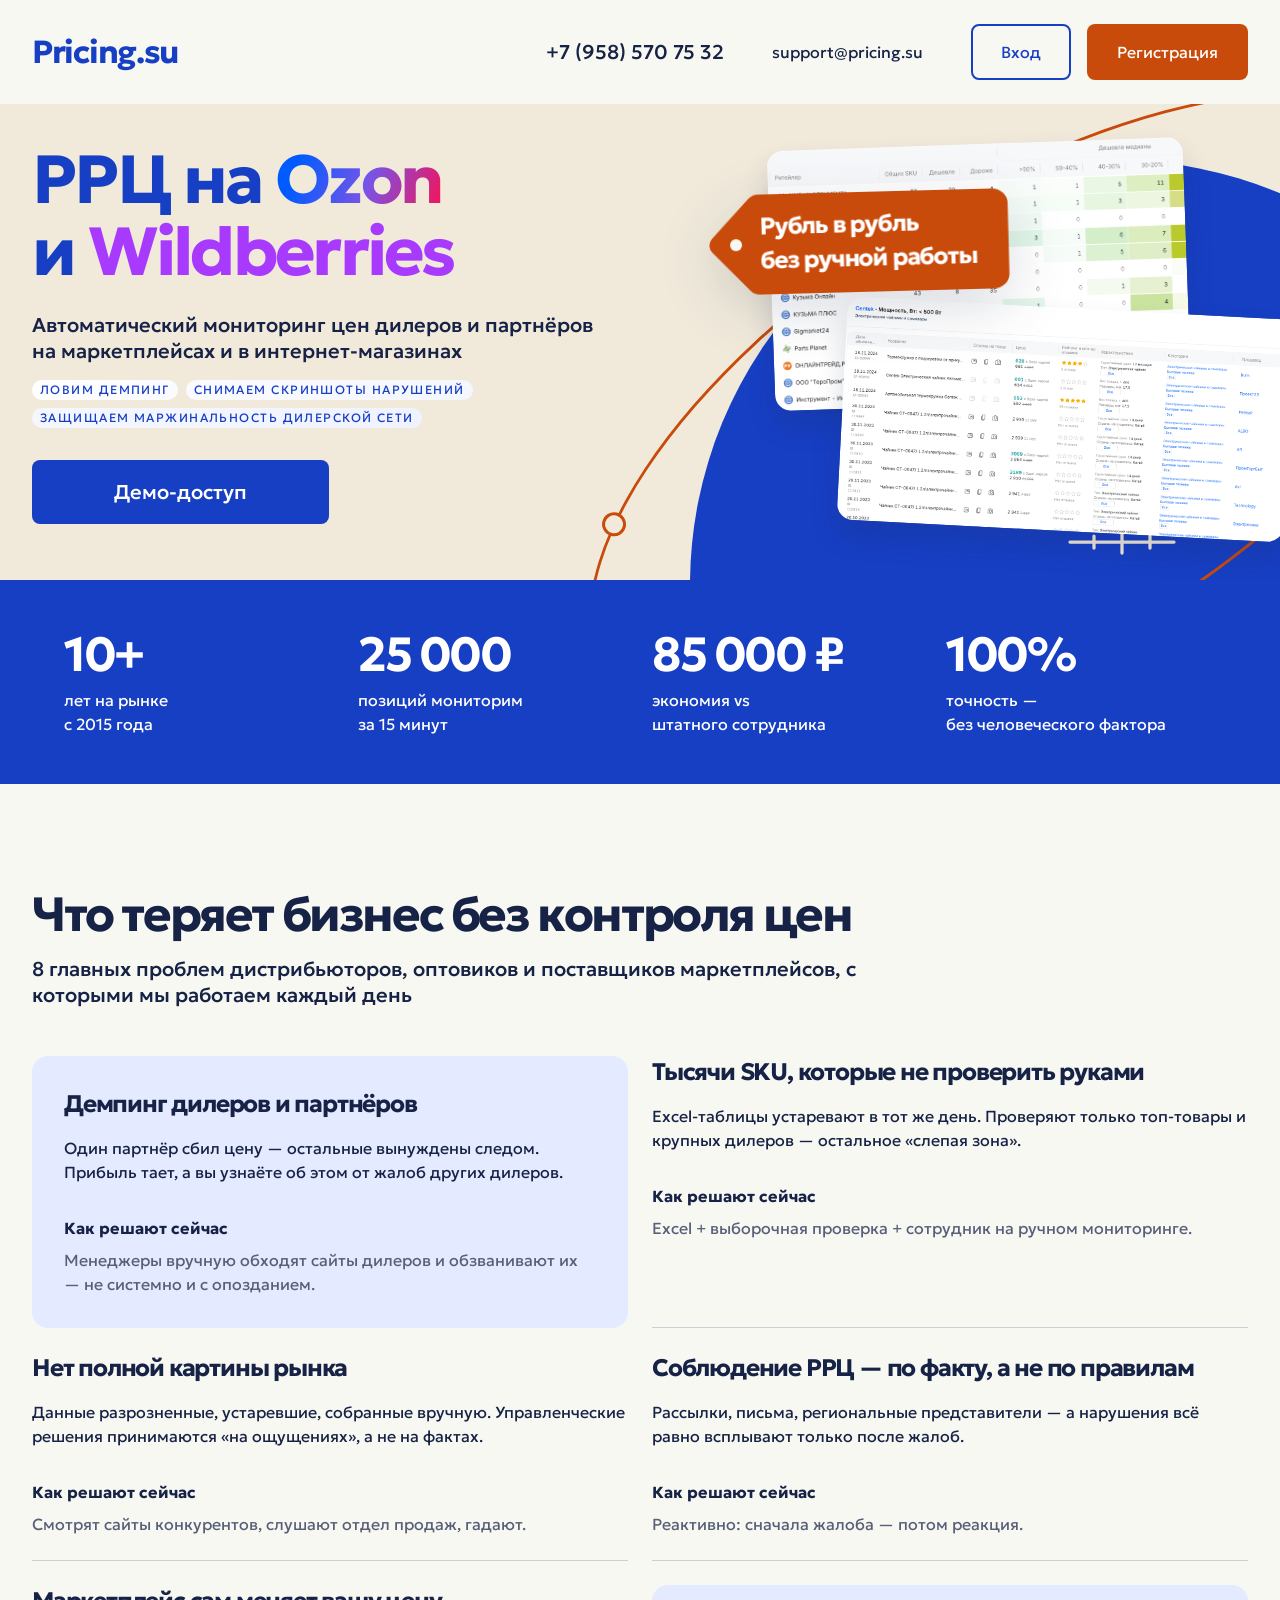
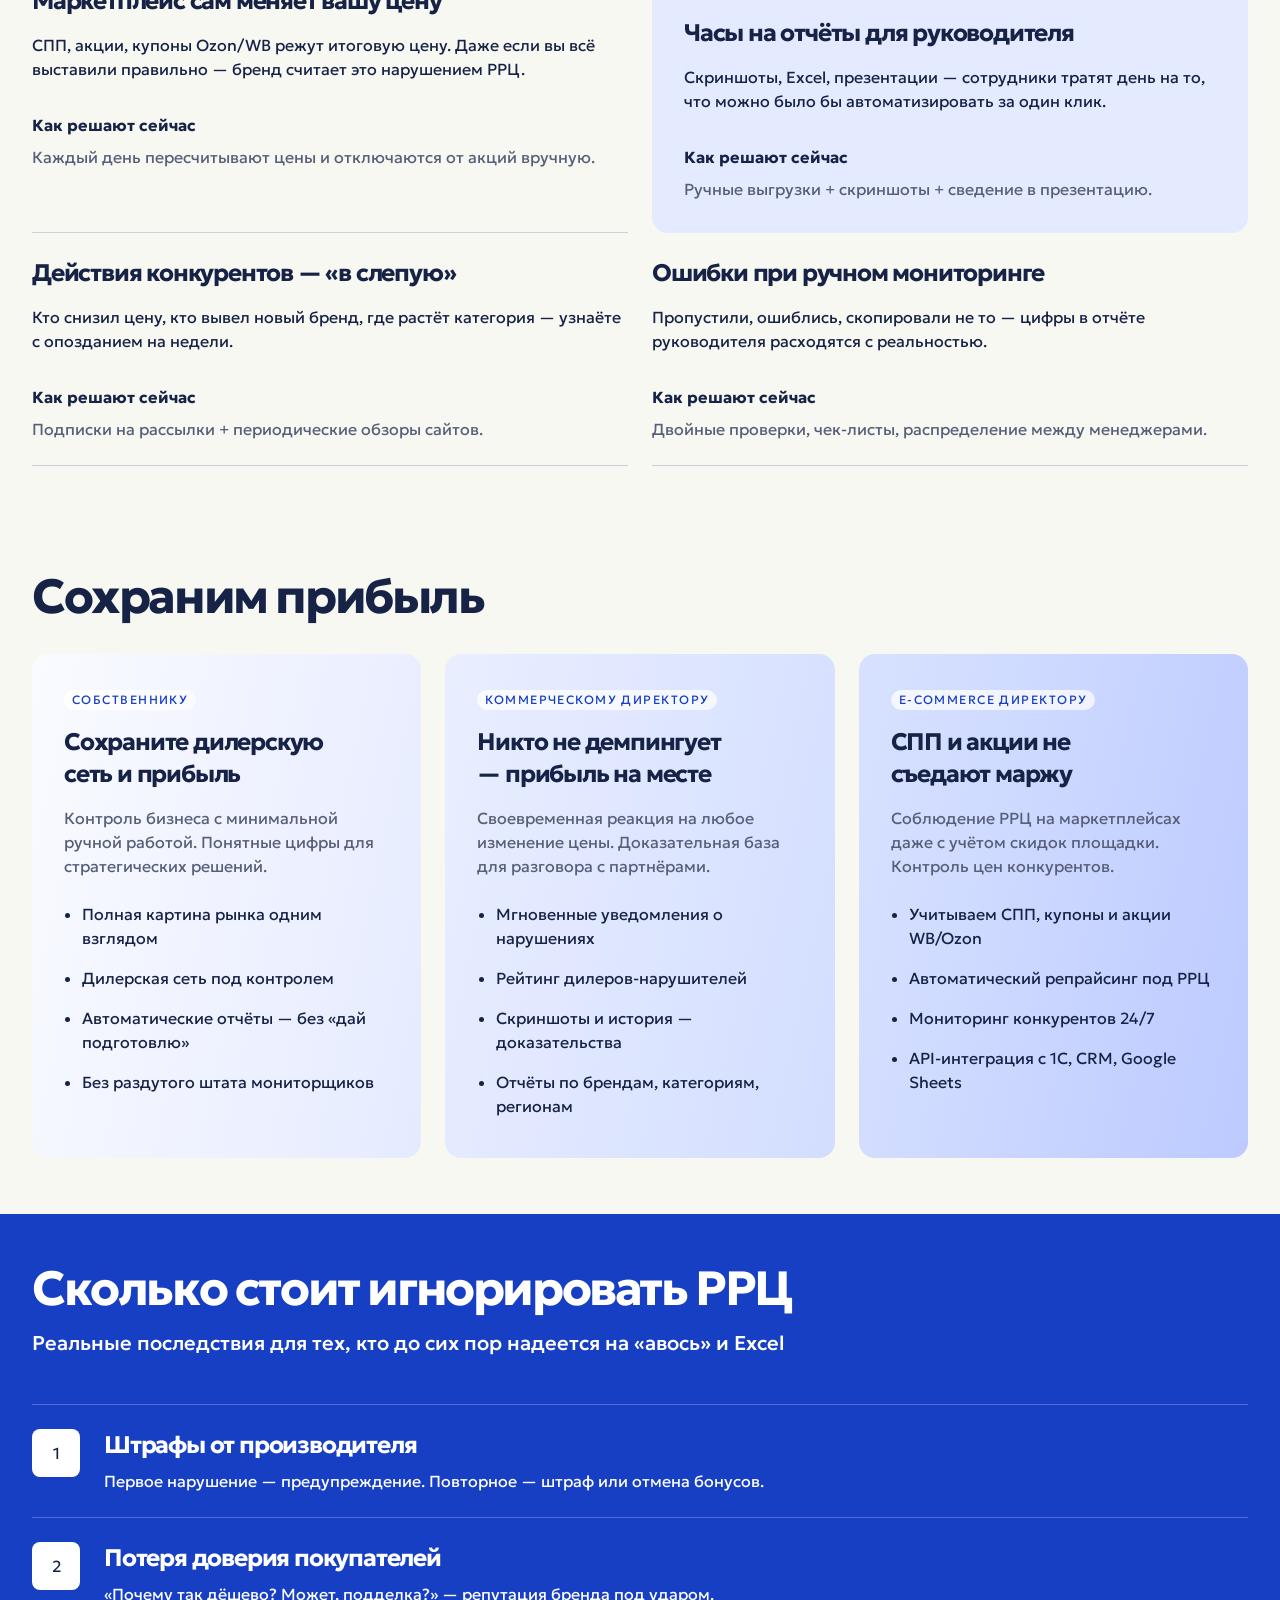
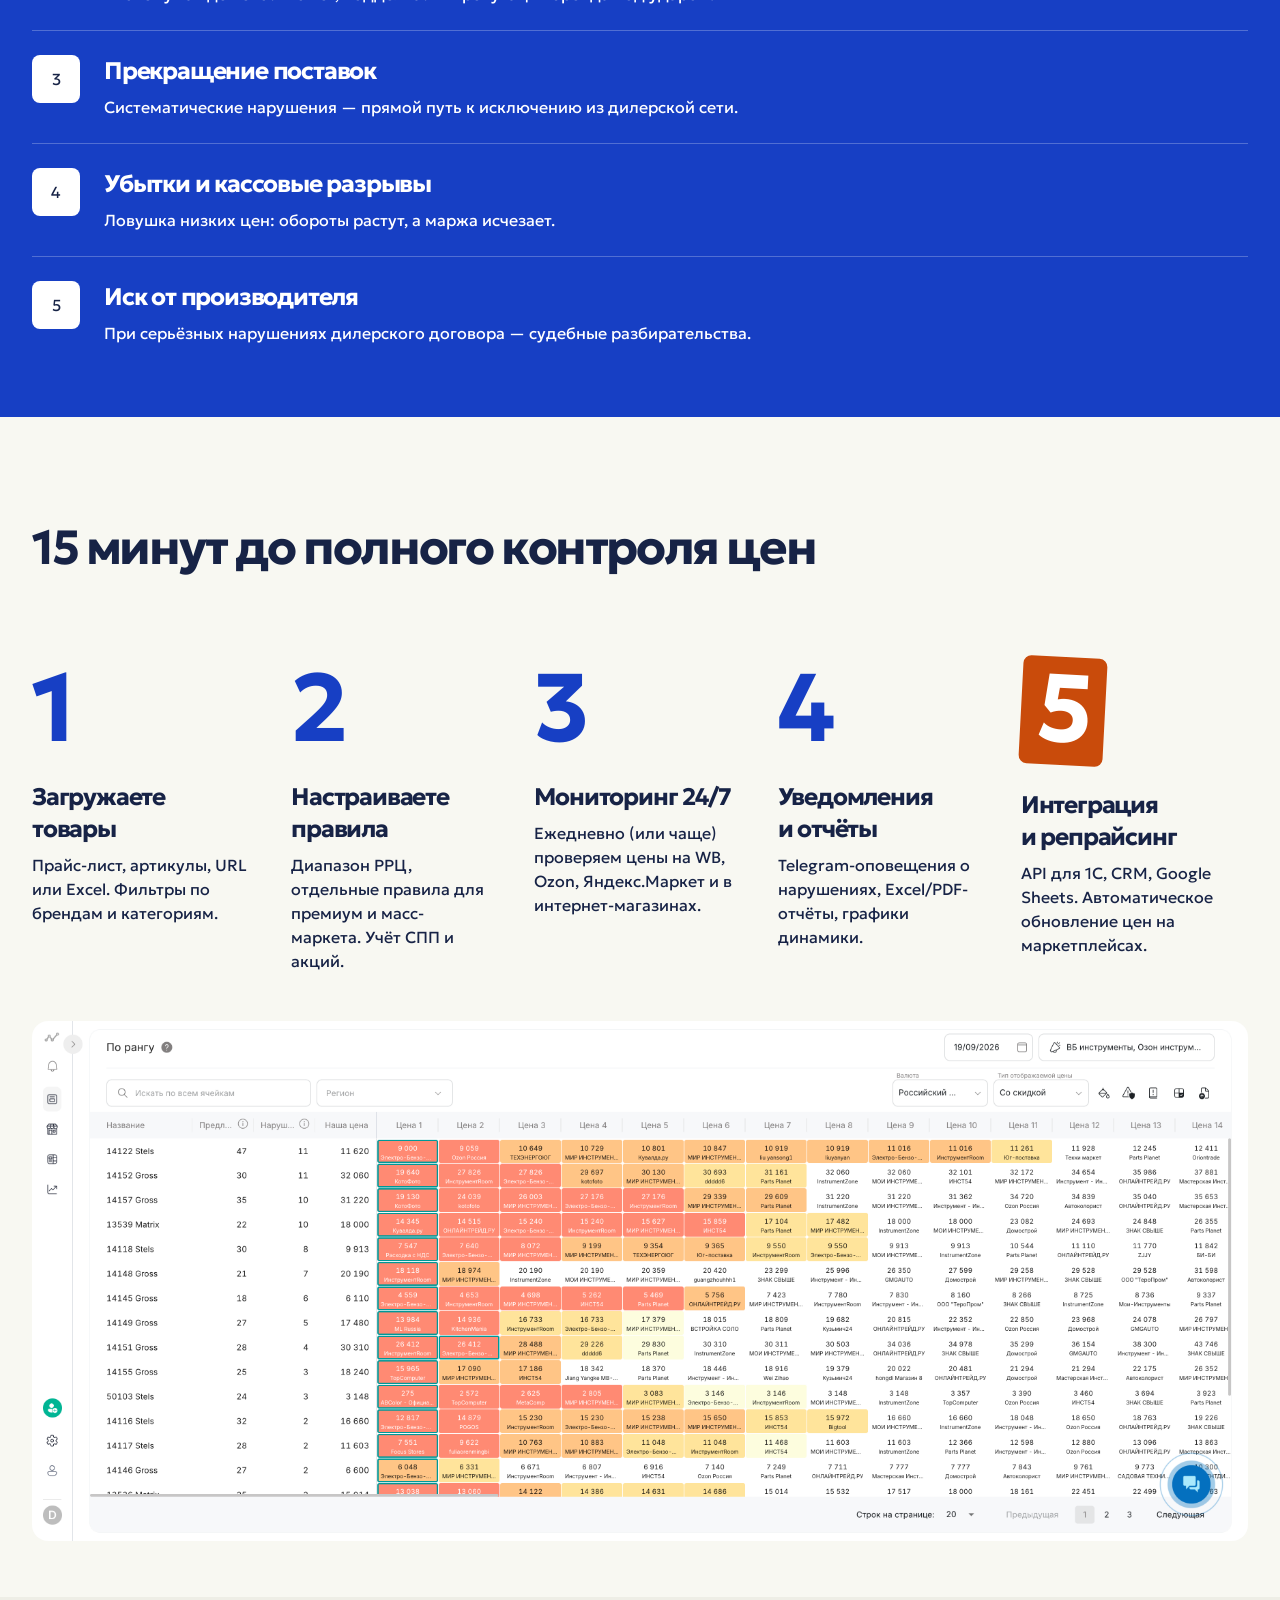
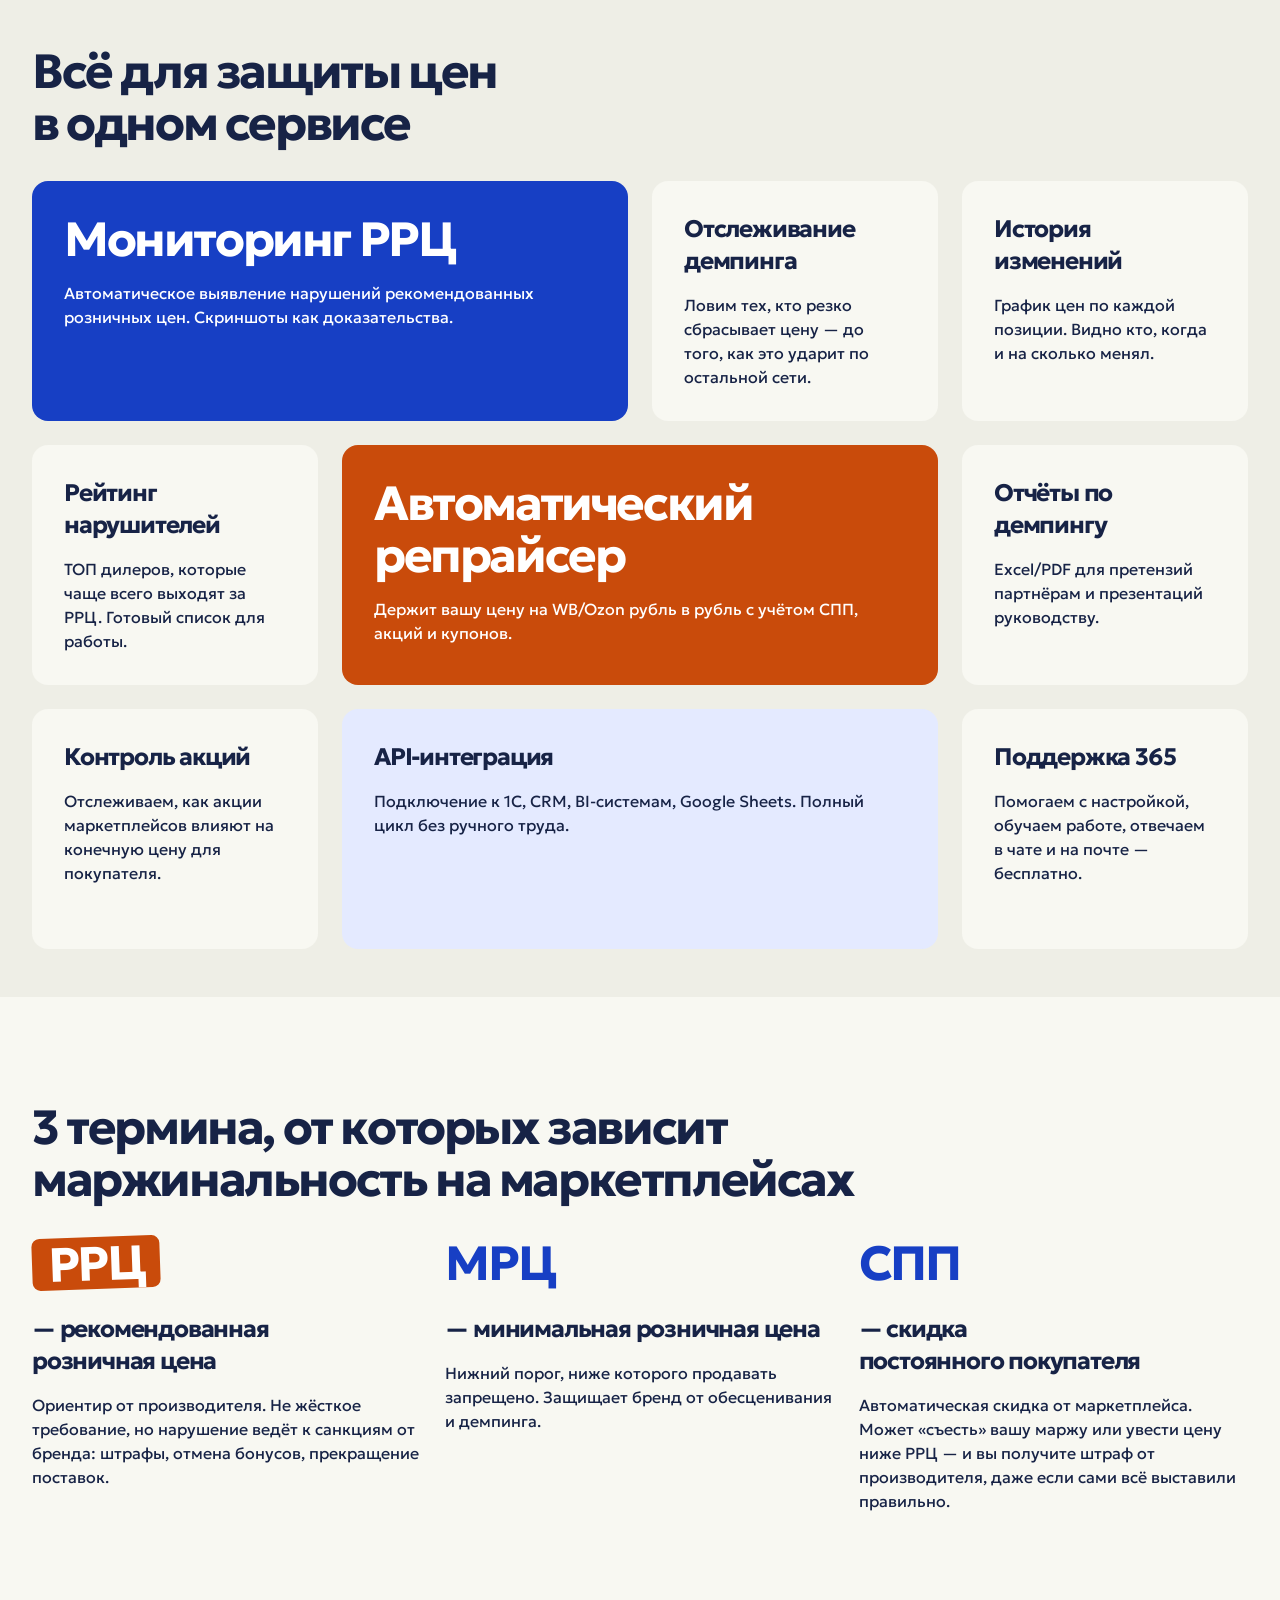
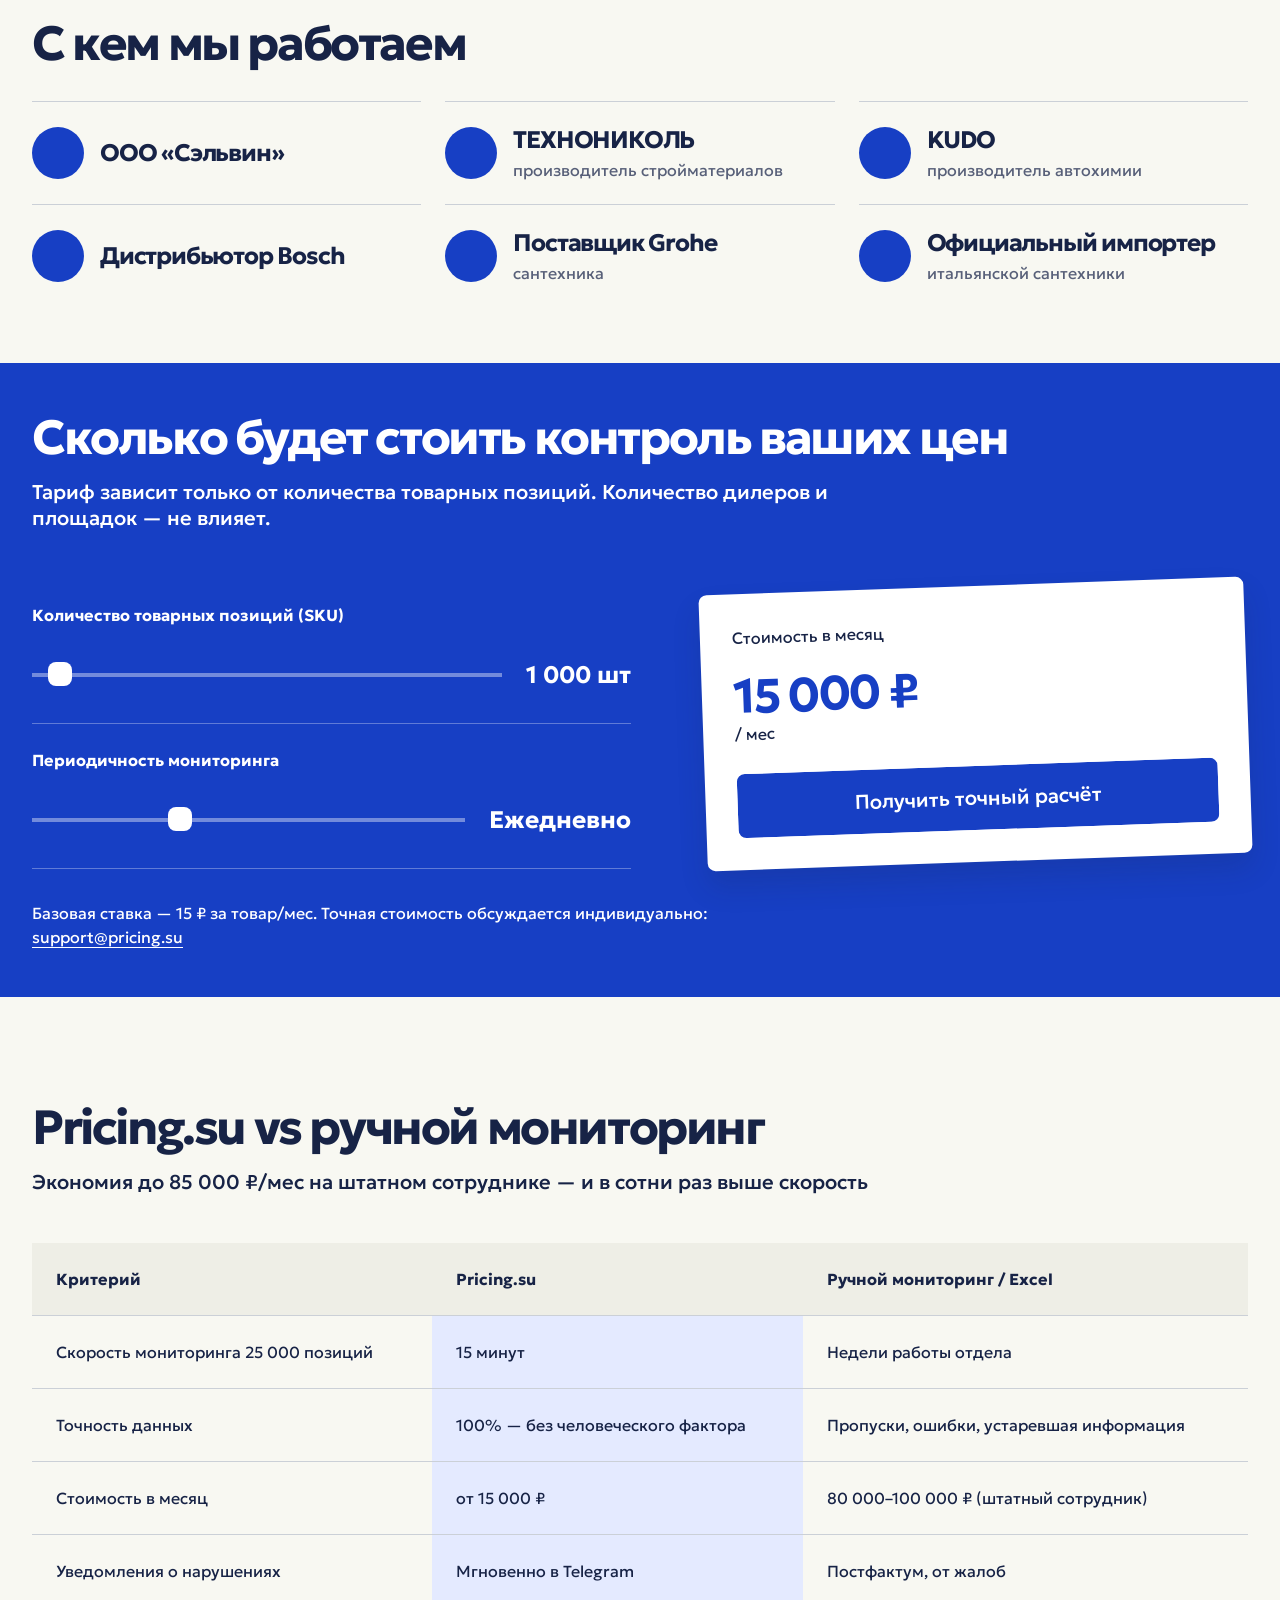
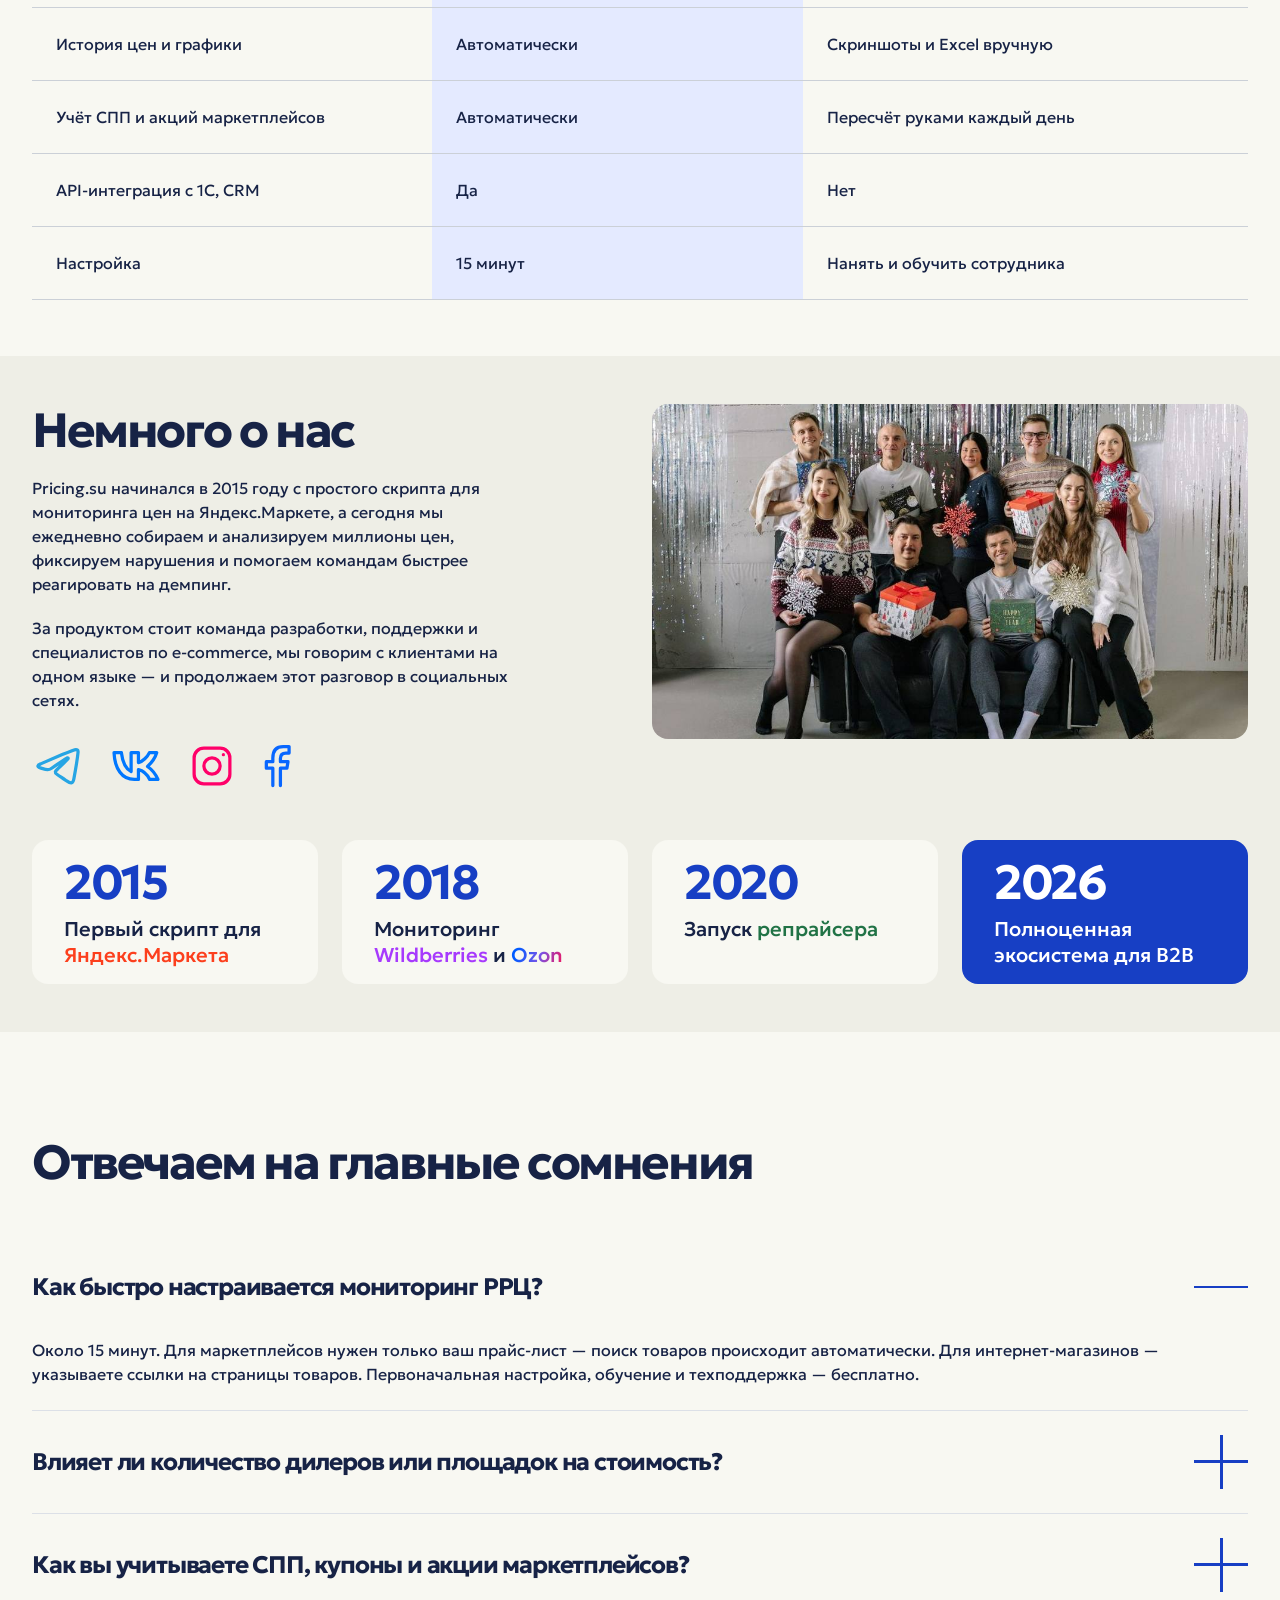
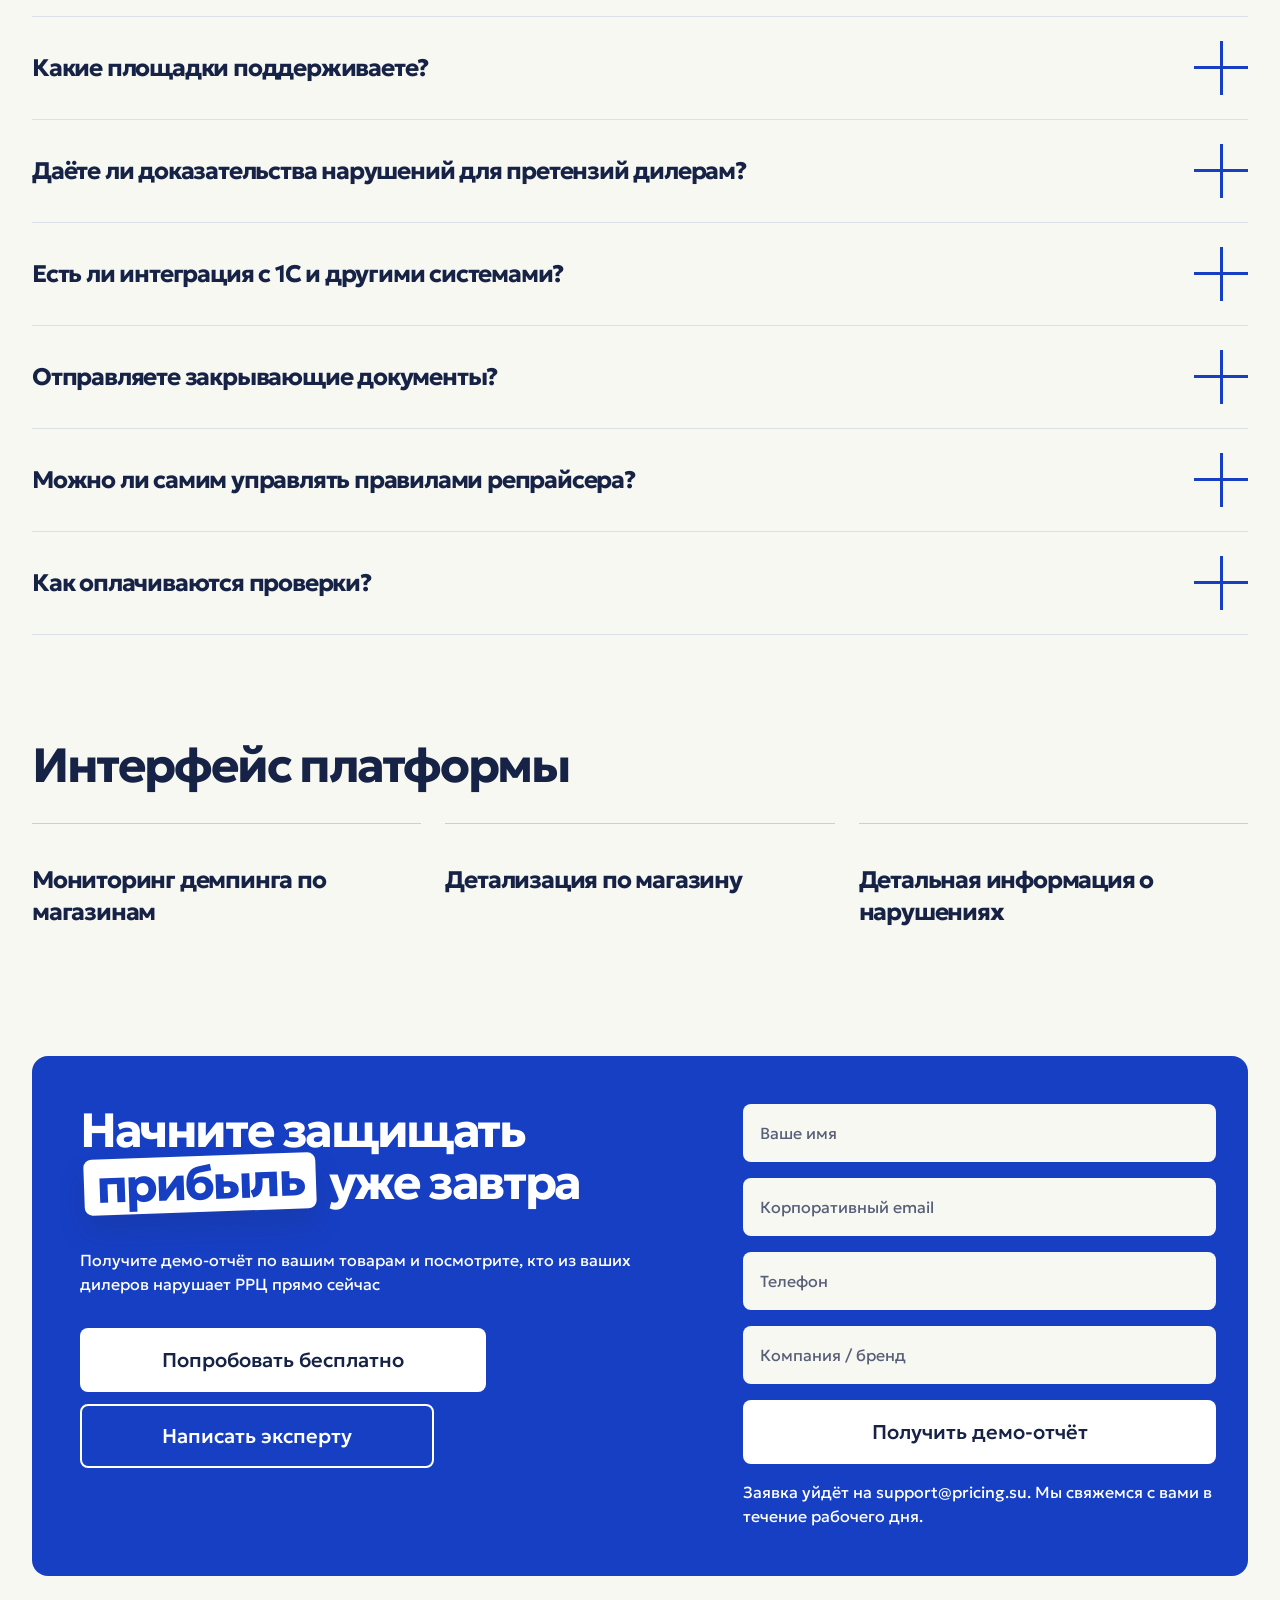
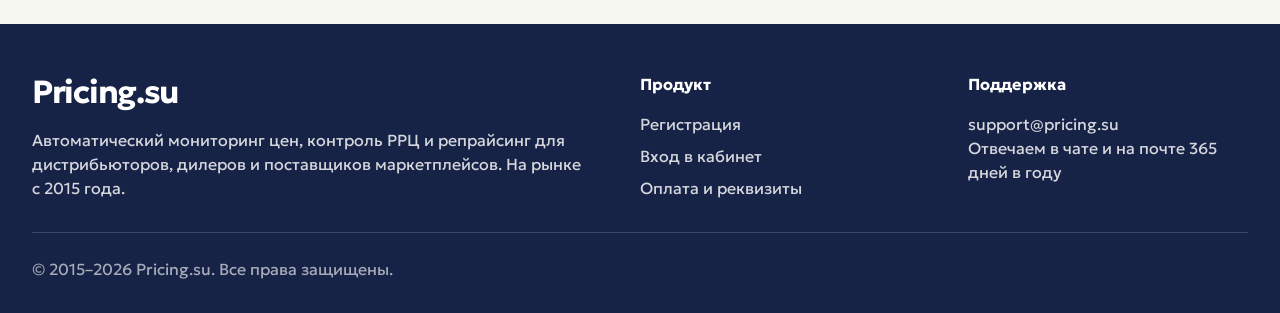
==== index.html @ 25c9d6ba "Design preview Co-authored-by: Cursor <cursoragent@cursor.com>" ====
<!DOCTYPE html>
<html lang="ru">
<head>
<meta charset="UTF-8">
<meta name="viewport" content="width=device-width, initial-scale=1.0">
<title>Pricing.su — Автоматический контроль РРЦ и цен дилеров на маркетплейсах и в интернет-магазинах</title>
<link rel="icon" type="image/png" href="[data-uri]">
<link rel="apple-touch-icon" href="[data-uri]">
<meta name="description" content="Pricing.su — сервис автоматического контроля РРЦ, мониторинга цен дилеров и репрайсинга на Wildberries, Ozon, Яндекс.Маркете. Защитите маржинальность и дилерскую сеть.">

<!-- Google Tag Manager -->
<script>(function(w,d,s,l,i){w[l]=w[l]||[];w[l].push({'gtm.start':
new Date().getTime(),event:'gtm.js'});var f=d.getElementsByTagName(s)[0],
j=d.createElement(s),dl=l!='dataLayer'?'&l='+l:'';j.async=true;j.src=
'https://www.googletagmanager.com/gtm.js?id='+i+dl;f.parentNode.insertBefore(j,f);
})(window,document,'script','dataLayer','GTM-WTW6Z5Q');</script>
<!-- End Google Tag Manager -->

<!-- Яндекс.Метрика -->
<script>(function(m,e,t,r,i,k,a){m[i]=m[i]||function(){(m[i].a=m[i].a||[]).push(arguments)};
m[i].l=1*new Date();
for (var j = 0; j < document.scripts.length; j++) {if (document.scripts[j].src === r) { return; }}
k=e.createElement(t),a=e.getElementsByTagName(t)[0],k.async=1,k.src=r,a.parentNode.insertBefore(k,a)})
(window, document, "script", "https://mc.yandex.ru/metrika/tag.js", "ym");
ym(43641244, "init", {"clickmap":true,"trackLinks":true,"accurateTrackBounce":true,"webvisor":false});</script>
<noscript><div></div></noscript>
<!-- /Яндекс.Метрика -->

<!-- Google Analytics -->
<script async src="https://www.googletagmanager.com/gtag/js?id=G-S25JDJGG8D"></script>
<script>
window.dataLayer = window.dataLayer || [];
function gtag(){dataLayer.push(arguments);}
gtag('js', new Date());
gtag('config', 'G-S25JDJGG8D');
</script>
<!-- /Google Analytics -->
<link rel="preconnect" href="https://fonts.googleapis.com">
<link rel="preconnect" href="https://fonts.gstatic.com" crossorigin>
<link href="https://fonts.googleapis.com/css2?family=Geologica:wght@400;500;700&display=swap" rel="stylesheet">
<style>
:root {
  --surface-page: #fff;
  --surface-section: #f6f6f6;
  --surface-primary: #fc7630;
  --surface-primary-hover: #ff8436;
  --surface-secondary: #f6f6f6;
  --text-primary: #222;
  --text-secondary: #858585;
  --surface-accent: #661429;
  --focus-color: #0462cd;
  --text-inverse: #fff;
  --border-default: #d9d9d9;
  --border-field: #b2b2b2;
  --border-subtle: rgba(0, 0, 0, .08);
  --font-family: "Geologica", -apple-system, BlinkMacSystemFont, Arial, sans-serif;
  --display-size: 56px;
  --heading-size: 40px;
  --title-size: 24px;
  --body-size: 16px;
  --body-leading: 24px;
  --subtitle-size: 20px;
  --subtitle-leading: 26px;
  --display-leading: 64px;
  --heading-leading: 48px;
  --title-leading: 32px;
  --space-1: 8px;
  --space-2: 16px;
  --space-3: 24px;
  --space-4: 32px;
  --space-5: 48px;
  --space-6: 64px;
  --space-8: 120px;
  --radius-control: 100px;
  --radius-panel: 24px;
  --radius-section: 32px;
  --radius-field: 4px;
  --section-gap: 96px;
  --heading-gap: 16px;
  --content-gap: 32px;
  --card-padding: 32px;
  --grid-gap: 32px;
  --page-gutter: 32px;
  --content-width: 1080px;
  --hero-top: 64px;
  --hero-bottom: 64px;
  --button-py: 8px;
  --button-px: 24px;
  --type-display: 700 var(--display-size)/var(--display-leading) var(--font-family);
  --type-heading: 700 var(--heading-size)/var(--heading-leading) var(--font-family);
  --type-title: 700 var(--title-size)/var(--title-leading) var(--font-family);
  --type-body: 400 var(--body-size)/var(--body-leading) var(--font-family);
  --type-body-strong: 700 var(--body-size)/var(--body-leading) var(--font-family);
  --type-subtitle: 500 var(--subtitle-size)/var(--subtitle-leading) var(--font-family);
  --text-action: var(--surface-primary);
}
* { box-sizing: border-box; margin: 0; padding: 0; }
html { scroll-behavior: smooth; scroll-padding-top: var(--space-8); }
body {
  font-style: normal;
  font-stretch: normal; letter-spacing: normal; text-transform: none; color: var(--text-primary); background: var(--surface-page);
  -webkit-font-smoothing: antialiased;
}
button, input, select, textarea { color: inherit; }
a { color: inherit; text-decoration: none; }
:focus-visible { outline: 2px solid var(--focus-color); outline-offset: 4px; }
.container { width: calc(100% - 2 * var(--page-gutter)); max-width: var(--content-width); margin: 0 auto; }
.container :where(div, p, h1, h2, h3, h4, a, li) { min-width: 0; overflow-wrap: anywhere; }
section { margin-bottom: var(--section-gap); }
.section-title { text-align: left; max-width: 26ch; margin-bottom: var(--content-gap); }
.section-title:has(+ .section-subtitle), .cta-final h2 { margin-bottom: var(--heading-gap); }
.hero h1, .section-title, .cta-final h2, .pain-card h3, .aud-card h3, .feat-card h3, .term-card h4, .cons-item h4, .how-step h4, .clients-title, .client-card, details summary { text-wrap: balance; overflow-wrap: break-word; }
.section-subtitle { color: var(--text-primary); text-align: left; max-width: 64ch; margin: 0 0 var(--content-gap); }
.text-muted { color: var(--text-primary); }

/* Typography: one definition per role, independent of semantic color and section layout. */
body, button, input, select, textarea { font: var(--type-body); letter-spacing: normal; }
h1, h2, h3, h4, h5, h6 { font: inherit; }
.hero h1 { font: var(--type-display); }
.section-title, .cta-final h2, .metric-num, .calc-total .price, .tl-year, .how-num, .term-card h4 .term-code { font: var(--type-heading); }
.pain-card h3, .aud-card h3, .feat-card h3, .term-card h4,
.cons-item h4, .how-step h4, .clients-title, .foot-brand,
details summary, .gallery-caption, .platform-data-panel > h3, .hero-ticket .price-label,
.calc-row .val { font: var(--type-title); }
.hero .sub { font: var(--type-subtitle); letter-spacing: normal; }
.section-subtitle { font: var(--type-subtitle); letter-spacing: normal; }
b, strong, .foot-col h4, .compare-table th, .calc-row label { font: var(--type-body-strong); letter-spacing: normal; }
small, .hero-badge, .hero-trust,
.calc-note, .gallery-overlay, .form-note, .foot-bottom { font: var(--type-body); color: var(--text-secondary); letter-spacing: normal; }
.form-note b { font: inherit; }
.btn { font: var(--type-body); letter-spacing: normal; }
.cons-num, .modal-close, .modal-nav { font: var(--type-body); }
.calc-total .price small { font: var(--type-body); }
.form-wrap input::placeholder { font: inherit; }

/* Header and shared controls */
header { position: sticky; top: 0; z-index: 100; background: var(--surface-page); transition: box-shadow .18s ease; }
header.is-scrolled { box-shadow: 0 8px 28px rgb(23 35 70 / 8%); }
.header-inner { display: flex; align-items: center; justify-content: space-between; padding-top: var(--space-2); padding-bottom: var(--space-2); gap: var(--space-2); }
.logo { display: flex; align-items: center; }
.header-contacts { display: flex; align-items: center; gap: var(--space-5); flex-wrap: wrap; }
.header-contacts .email { color: var(--text-primary); }
.header-contacts .phone { font: var(--type-subtitle); letter-spacing: normal; color: var(--text-primary); }
.header-actions { display: flex; align-items: center; gap: var(--space-2); }
.btn { display: inline-flex; align-items: center; justify-content: center; gap: 6px; padding: var(--button-py) var(--button-px); border: 2px solid transparent; border-radius: var(--radius-control); text-align: center; cursor: pointer; transition: background-color .15s; }
.btn-primary, .btn-cta, .btn-white { background: var(--surface-primary); color: var(--text-inverse); }
.btn-outline { background: transparent; border-color: var(--surface-primary); color: var(--text-action); }
.btn-primary:hover, .btn-cta:hover, .btn-white:hover { background: var(--surface-primary-hover); }
.btn:active { background: var(--surface-primary); }
.header-contacts .btn-primary { background: transparent; color: var(--text-action); border-color: var(--surface-primary); }
.header-contacts .btn-outline { background: transparent; border-color: transparent; color: var(--text-primary); }
.header-contacts .btn:hover { background: var(--surface-section); }
.cta-actions .btn-outline:hover { background: var(--surface-primary); }

/* Images retain their sources and accessible names; their rendered content is a square placeholder. */
.image-placeholder {
  content: url("data:image/svg+xml,%3Csvg xmlns='http://www.w3.org/2000/svg' width='1' height='1'/%3E");
  display: block; width: 100%; max-width: 100%; height: auto; aspect-ratio: 1;
  background: var(--surface-section); border: 1px solid var(--border-default); border-radius: 0;
}
.logo img { width: 48px; }

/* Hero and metrics */
.hero { padding-top: var(--hero-top); margin-bottom: var(--hero-bottom); }
.hero-grid { display: grid; grid-template-columns: 1.4fr 1fr; gap: var(--grid-gap); align-items: center; }
.hero h1 { max-width: 20ch; margin-bottom: var(--heading-gap); }
.hero h1 span { display: inline-block; max-width: 100%; }
.hero .sub { margin-bottom: var(--space-4); }
.hero-badges { display: flex; flex-wrap: wrap; gap: var(--space-1); margin-bottom: var(--space-4); }
.hero-badge { padding: var(--space-1) var(--space-2); border-radius: var(--radius-control); background: var(--surface-secondary); }
.hero-cta, .cta-actions { display: flex; gap: var(--space-2); flex-wrap: wrap; align-items: center; }
.hero-trust { margin-top: var(--space-3); }
.metrics { margin-bottom: var(--section-gap); }
.metrics-grid { display: grid; grid-template-columns: repeat(4, minmax(0, 1fr)); gap: var(--space-4); text-align: left; }
.metric-lbl { color: var(--text-primary); margin-top: var(--space-1); }

/* Cards and steps */
.pain-grid { display: grid; grid-template-columns: repeat(2, minmax(0, 1fr)); gap: var(--grid-gap); }
.audience-grid, .feat-grid, .clients-grid { display: grid; grid-template-columns: repeat(3, minmax(0, 1fr)); gap: var(--grid-gap); }
.pain-card, .aud-card, .feat-card { border-radius: var(--radius-panel); padding: var(--card-padding); background: var(--surface-section); }
.pain-card h3, .aud-card h3, .feat-card h3, .term-card h4 { margin-bottom: var(--space-2); }
.pain-card p, .pain-card .now, .aud-card li, .feat-card p, .cons-item p, .how-step p, .term-card p { color: var(--text-primary); }
.pain-card .now { margin-top: var(--space-2); padding-top: var(--space-2); }
.pain-card .now strong { display: block; margin-bottom: var(--space-1); color: var(--text-primary); }
.aud-card ul { list-style: none; margin-top: var(--space-2); }
.aud-card li { padding: var(--space-1) 0; }

.cons-wrap, .terms-grid, .about-grid { display: grid; grid-template-columns: repeat(2, minmax(0, 1fr)); gap: var(--space-5); align-items: center; }
.cons-list, .terms-cards { display: flex; flex-direction: column; gap: var(--space-2); }
.cons-item { display: flex; align-items: flex-start; gap: var(--space-3); padding: var(--space-2) 0; }
.cons-num, .how-num { display: flex; align-items: center; justify-content: center; flex-shrink: 0; width: 48px; height: 48px; border-radius: var(--radius-control); background: var(--surface-secondary); color: var(--text-primary); }
.cons-item h4, .how-step h4 { margin-bottom: var(--space-1); }
.how-grid { display: grid; grid-template-columns: repeat(3, minmax(0, 1fr)); gap: var(--grid-gap); }
.how-step { padding: 0; text-align: left; }
.how-num { margin: 0 0 var(--space-3); background: var(--surface-primary); color: var(--text-inverse); }
.term-card { padding: var(--card-padding); border-radius: var(--radius-panel); background: var(--surface-section); }

.term-card:first-child { background: var(--surface-primary); color: var(--text-inverse); }
.term-card:first-child p { color: inherit; }

/* Clients */
.clients-grid { margin: 0; }
.client-card { padding: var(--card-padding); border-radius: var(--radius-panel); background: var(--surface-section); text-align: left; }

/* Calculator and comparison */
.calc-wrap { margin: 0; padding: var(--card-padding); border-radius: var(--radius-panel); background: var(--surface-section); }
.calc-row { display: grid; grid-template-columns: minmax(0, 1fr) minmax(120px, 1fr) minmax(180px, .6fr); align-items: center; padding: var(--space-2) 0; border-bottom: 1px solid var(--border-default); gap: var(--space-3); }
.calc-row input[type=range] { appearance: none; width: 100%; min-width: 0; height: 48px; background: transparent; cursor: pointer; }
.calc-row input[type=range]::-webkit-slider-runnable-track { height: 2px; background: var(--border-default); }
.calc-row input[type=range]::-webkit-slider-thumb { appearance: none; width: 24px; height: 24px; transform: translateY(-11px); border: 0; border-radius: var(--radius-control); background: var(--surface-primary); }
.calc-row input[type=range]::-moz-range-track { height: 2px; background: var(--border-default); }
.calc-row input[type=range]::-moz-range-thumb { width: 24px; height: 24px; border: 0; border-radius: var(--radius-control); background: var(--surface-primary); }
.calc-row input[type=range]:hover::-webkit-slider-thumb { outline: 2px solid var(--text-primary); }
.calc-row input[type=range]:hover::-moz-range-thumb { outline: 2px solid var(--text-primary); }
.calc-row .val { text-align: right; }
.calc-total { display: flex; justify-content: space-between; align-items: center; flex-wrap: wrap; gap: var(--space-3); margin-top: var(--space-3); padding: var(--space-3); border-radius: var(--radius-panel); background: var(--surface-page); }
.calc-total .lbl, .calc-total .price small { color: var(--text-primary); }
.calc-note { margin-top: var(--space-3); }
.compare-table { overflow-x: auto; }
.compare-table table { width: 100%; min-width: 640px; border-collapse: collapse; }
.compare-table th, .compare-table td { padding: var(--space-2) var(--space-3); text-align: left; border-bottom: 1px solid var(--border-default); }
.compare-table th { background: var(--surface-section); }
.compare-table .no { color: var(--text-primary); }
.compare-table .yes { background: var(--surface-section); }

/* About and FAQ */
.about-text p { margin-bottom: var(--space-3); }
.about-text p strong { color: var(--text-primary); }
.timeline { margin-top: var(--space-4); display: flex; gap: var(--space-3); flex-wrap: wrap; }
.tl-item { flex: 1; min-width: 120px; }
.faq-section > .container { display: grid; grid-template-columns: 1fr 2fr; column-gap: var(--grid-gap); align-items: start; }
.faq-list { min-width: 0; }
details { border-bottom: 1px solid var(--border-subtle); }
details summary { padding: var(--space-3) 0; cursor: pointer; list-style: none; display: flex; justify-content: flex-start; align-items: baseline; gap: var(--space-2); }
details summary::-webkit-details-marker { display: none; }
details summary:hover { background: var(--surface-section); }
details .answer { padding: 0 0 var(--space-3); color: var(--text-primary); }

/* Gallery and its existing modal controls */
.gallery-grid { display: grid; grid-template-columns: repeat(3, minmax(0, 1fr)); gap: var(--grid-gap); }
.gallery-item { position: relative; cursor: pointer; background: var(--surface-section); padding: var(--space-3); border-radius: var(--radius-panel); }
.gallery-caption { padding-top: var(--space-2); display: flex; align-items: center; justify-content: space-between; gap: var(--space-1); }
.gallery-overlay { display: inline-block; margin-top: var(--space-2); padding: var(--space-1) var(--space-2); border-radius: var(--radius-control); background: var(--surface-secondary); }
.modal { position: fixed; inset: 0; z-index: 9999; display: none; align-items: center; justify-content: center; padding: var(--space-3); background: var(--surface-page); }
.modal.open { display: flex; }
.modal-inner { position: relative; width: min(100%, 1100px); max-height: 100%; display: flex; flex-direction: column; align-items: center; padding-top: var(--space-6); }
.modal-img { width: min(100%, max(0px, calc(100dvh - 240px))); flex-shrink: 0; }
.modal-caption { text-align: center; margin-top: var(--space-2); }
.modal-close, .modal-nav { position: absolute; display: flex; align-items: center; justify-content: center; border: 0; border-radius: var(--radius-control); min-width: 48px; min-height: 48px; padding: var(--space-1) var(--space-2); background: var(--surface-secondary); color: var(--text-primary); cursor: pointer; }
.modal-close:hover, .modal-nav:hover { background: var(--surface-primary); color: var(--text-inverse); }
.modal-close { top: 0; right: 0; }
.modal-nav { top: 50%; transform: translateY(-50%); }
.modal-prev { left: 0; }
.modal-next { right: 0; }

/* Conversion form and footer */
.cta-final { display: grid; grid-template-columns: 1fr 1fr; grid-template-rows: auto auto 1fr; column-gap: var(--grid-gap); align-items: start; background: var(--surface-accent); color: var(--text-inverse); border-radius: var(--radius-section); padding: var(--card-padding); }
.cta-final > p { color: var(--text-inverse); margin: 0 0 var(--space-4); }
.cta-actions { justify-content: flex-start; }
.cta-actions .btn-outline { border-color: var(--text-inverse); color: var(--text-inverse); }
.form-wrap { grid-column: 2; grid-row: 1 / 4; width: 100%; color: var(--text-primary); padding: var(--card-padding); border-radius: var(--radius-panel); background: var(--surface-page); }
.form-wrap input { display: block; width: 100%; padding: 12px; border: 1px solid var(--border-field); border-radius: var(--radius-field); background: var(--surface-page); margin-bottom: var(--space-2); }
.form-wrap input:focus { border-color: var(--focus-color); outline: 2px solid var(--focus-color); outline-offset: -2px; }
.form-wrap input::placeholder { color: var(--text-secondary); opacity: 1; }
.form-wrap .btn { width: 100%; }
.form-note { margin-top: var(--space-2); }
footer { padding: var(--space-5) 0 var(--space-3); border-top: 1px solid var(--border-subtle); }
.foot-grid { display: grid; grid-template-columns: 2fr 1fr 1fr 1fr; gap: var(--space-4); margin-bottom: var(--space-4); }
.foot-col h4 { margin-bottom: var(--space-2); }
.foot-col a, .foot-col p { color: var(--text-primary); display: block; }
.foot-col a + a { margin-top: var(--space-1); }
.foot-brand { margin-bottom: var(--space-2); }
.foot-bottom { padding-top: var(--space-3); }

/* Poster / price-label visual layer. Desktop composition: 1440px. */
:root {
  --surface-page: #f8f8f2;
  --surface-section: #eeeee6;
  --surface-secondary: #e4eaff;
  --aud-tone-a: #fafbff;
  --aud-tone-b: #e8edff;
  --aud-tone-c: #d4dfff;
  --aud-tone-d: #bccaff;
  --badge-tone-a: #fff;
  --badge-tone-b: #fafbff;
  --badge-tone-c: #f5f7ff;
  --badge-tone-d: #f0f2ff;
  --badge-tone-orange-a: #fff;
  --badge-tone-orange-b: #fffaf7;
  --surface-primary: #c94b0b;
  --surface-primary-hover: #b33e06;
  --surface-accent: #173fc4;
  --text-primary: #172346;
  --text-secondary: #586079;
  --text-inverse: #fff;
  --text-action: #172346;
  --focus-color: #173fc4;
  --border-default: #cbd0d7;
  --border-field: #929bad;
  --border-subtle: #dce0e7;
  --content-width: 1248px;
  --radius-control: 8px;
  --radius-field: 8px;
  --radius-panel: 16px;
  --radius-section: 16px;
  --display-size: 72px;
  --display-leading: 76px;
  --heading-size: 48px;
  --heading-leading: 52px;
  --stat-size: 96px;
  --stat-leading: 100px;
  --brand-size: 32px;
  --brand-leading: 40px;
  --tracking-display: -.04em;
  --tracking-accent: -.05em;
  --tracking-brand: -.04em;
  --surface-hero-paper: #f1eadb;
  --badge-size: 12px;
  --badge-leading: 16px;
  --tracking-badge: .12em;
  --radius-badge: 999px;
  --type-badge: 400 var(--badge-size)/var(--badge-leading) var(--font-family);
  --shadow-label: 0 16px 28px rgb(23 35 70 / 16%);
  --type-display: 700 var(--display-size)/var(--display-leading) var(--font-family);
  --type-heading: 700 var(--heading-size)/var(--heading-leading) var(--font-family);
  --type-stat: 700 var(--stat-size)/var(--stat-leading) var(--font-family);
  --type-title: 700 var(--title-size)/var(--title-leading) var(--font-family);
  --subtitle-size: 20px;
  --subtitle-leading: 26px;
  --type-subtitle: 500 var(--subtitle-size)/var(--subtitle-leading) var(--font-family);
  --type-brand: 700 var(--brand-size)/var(--brand-leading) var(--font-family);
  --block-pad-top: 104px;
  --block-pad-bottom: 56px;
  --block-gap: var(--block-pad-top);
  --panel-padding-y: 48px;
}
::selection { background: var(--surface-primary); color: var(--text-inverse); }
html { scrollbar-color: var(--surface-accent) var(--surface-page); }
body { background: var(--surface-page); }
input { caret-color: var(--surface-accent); }
header { position: sticky; top: 0; z-index: 100; background: var(--surface-page); transition: box-shadow .18s ease; }
header.is-scrolled { box-shadow: 0 8px 28px rgb(23 35 70 / 8%); }
.header-inner { display: flex; justify-content: space-between; gap: 20px; padding: 24px 0; }
.logo { font: var(--type-brand); letter-spacing: var(--tracking-brand); color: var(--surface-accent); }
.header-contacts { gap: var(--space-5); flex-wrap: nowrap; }
.btn { min-height: 56px; padding: 12px 28px; border-radius: var(--radius-control); font-weight: 400; transition: background-color .18s, color .18s; }
.btn-primary, .btn-cta, .btn-white { color: var(--text-inverse); background: var(--surface-primary); }
.header-contacts .btn-primary { background: var(--surface-primary); color: var(--text-inverse); border-color: transparent; }
.header-contacts .btn-primary:hover { background: var(--surface-primary-hover); }
.btn-outline { color: var(--surface-accent); border-color: currentColor; }
section { padding: var(--block-pad-top) 0 var(--block-pad-bottom); margin: 0; }
.hero + section,
.metrics + section { padding-top: var(--block-pad-top); }
.consequences + section,
.calc-bg + section,
.features-bg + section { padding-top: var(--block-pad-top); }
#comparison + .about-bg { padding-top: var(--panel-padding-y); }
#comparison + .about-bg { padding-bottom: var(--panel-padding-y); background: var(--surface-section); }
#pain-points + #audience,
#terms + #industries,
#faq + #gallery {
  margin-top: var(--block-gap);
  padding-top: 0;
}
#pain-points:has(+ #audience),
#terms:has(+ #industries),
#faq:has(+ #gallery) { padding-bottom: 0; }
.section-title { max-width: none; letter-spacing: var(--tracking-accent); }
.section-subtitle { max-width: 60ch; color: var(--text-primary); margin-bottom: 48px; }
.hero {
  padding: 40px 0 56px;
  margin: 0;
  background: linear-gradient(135deg, #f1eadb 0, #f1eadb 69%, #c94b0b 69%, #c94b0b 69.6%, #f1eadb 69.6%, #f1eadb 78%, #173fc4 78%, #173fc4 100%);
}
.hero-grid { display: block; }
.hero-grid > div:first-child { display: grid; grid-template-columns: 1fr 0.92fr; gap: 0 64px; align-items: start; }
.hero-copy { grid-column: 1; display: flex; flex-direction: column; align-items: flex-start; }
.hero h1 { max-width: 9ch; margin-bottom: 0; font: 700 68px/72px var(--font-family); color: var(--surface-accent); letter-spacing: var(--tracking-display); text-wrap: balance; }
.hero h1 .hero-line { display: block; max-width: none; white-space: normal; }
.brand-ozon { color: #005bff; background: linear-gradient(110deg, #005bff 15%, #7654e8 55%, #f91155 100%); background-clip: text; -webkit-background-clip: text; -webkit-text-fill-color: transparent; }
.brand-wildberries { color: #a73afd; }
.brand-yandex { color: #fc3f1d; }
.brand-excel { color: #217346; }
/* One orange price label, set in the same typeface as the headline. */
.hero-media { position: relative; grid-column: 2; min-height: clamp(220px, 28vw, 340px); max-width: 92%; margin-left: auto; }
.hero-ticket { position: absolute; z-index: 3; top: 48px; left: -32px; width: max-content; transform: rotate(-1.5deg); filter: drop-shadow(var(--shadow-label)); }
.hero-ticket-paper {
  position: relative;
  display: flex;
  flex-direction: column;
  align-items: flex-start;
  justify-content: center;
  gap: 0;
  min-height: 0;
  padding: 16px 32px 18px 52px;
  color: var(--text-inverse);
  background: var(--surface-primary);
  clip-path: url(#hero-ticket-outline);
}
.hero-ticket-paper::before { content: ""; position: absolute; left: 22px; top: 50%; width: 12px; height: 12px; transform: translateY(-50%); border-radius: 50%; background: var(--surface-page); }
.hero-ticket .price-label { margin: 0; letter-spacing: var(--tracking-accent); white-space: nowrap; }
.hero-ticket .price-label span { display: block; font: inherit; letter-spacing: inherit; margin-top: 2px; }
.hero .sub { max-width: 42ch; margin: 24px 0 0; font: var(--type-subtitle); letter-spacing: normal; }
.hero-badges {
  display: flex;
  flex-wrap: wrap;
  gap: 8px;
  max-width: 50ch;
  margin: 16px 0 0;
}
.hero-badge { padding: 0; border-radius: 0; background: none; color: var(--text-secondary); }
.hero-cta { margin: 32px 0 0; }
.hero-cta .btn { min-width: 240px; background: var(--surface-accent); color: #fff; }
.hero-cta .btn:hover { background: var(--text-primary); }
.hero-screenshot-placeholder { display: block; min-width: 0; max-width: 100%; object-fit: cover; border-radius: var(--radius-panel); box-shadow: var(--shadow-label); }
.hero-screenshot-primary { position: relative; z-index: 0; width: 82%; margin-left: 6%; aspect-ratio: 16 / 10; object-position: 10% center; transform: rotate(-2deg); }
.hero-screenshot-secondary { position: absolute; z-index: 1; right: -8%; bottom: -14%; width: 88%; aspect-ratio: 16 / 8; object-position: 18% 0%; transform: rotate(3deg); }
.hero-trust { grid-column: 1 / -1; margin-top: 32px; color: var(--text-secondary); }
@media (min-width: 1440px) {
  :root { --block-pad-bottom: 88px; --display-size: 80px; --display-leading: 84px; }
  .hero {
    padding: 48px 0 88px;
    background: linear-gradient(135deg, #f1eadb 0, #f1eadb 65%, #c94b0b 65%, #c94b0b 66.2%, #f1eadb 66.2%, #f1eadb 72%, #173fc4 72%, #173fc4 100%);
  }
  .hero-grid > div:first-child { gap: 0 88px; align-items: center; }
  .hero h1 { max-width: none; font: 700 72px/76px var(--font-family); }
  .hero .sub { max-width: 46ch; margin-top: 32px; }
  .hero-badges { max-width: 50ch; margin-top: 16px; }
  .hero-cta { margin-top: 40px; }
  .hero-cta .btn { min-width: 280px; padding: 14px 36px; }
  .hero-screenshot-primary { transform: rotate(-2deg); }
}
.metrics { margin: 0; background: var(--surface-accent); color: #fff; }
.metrics-grid { grid-template-columns: repeat(4, 1fr); align-items: center; gap: 24px; padding: var(--panel-padding-y) var(--card-padding); }
.metrics-grid > div { padding: 0; }
.metric-num { letter-spacing: var(--tracking-accent); white-space: nowrap; }
.metric-lbl { color: var(--text-inverse); margin-top: 8px; }
.pains-bg > .container { display: block; }
.pains-bg .section-title { max-width: none; }
.pain-grid { grid-template-columns: 1fr 1fr; gap: 24px; }
.pain-card { padding: 0 0 24px; border-radius: 0; background: none; border-bottom: 1px solid var(--border-default); }
.pain-card:first-child, .pain-card:nth-child(6) { padding: var(--card-padding); border: 0; border-radius: var(--radius-panel); background: var(--surface-secondary); }
.pain-card p, .pain-card .now { font: var(--type-body); }
.pain-card .now { color: var(--text-secondary); }
.audience-grid { grid-template-columns: repeat(3, minmax(0, 1fr)); gap: 24px; align-items: stretch; }
.aud-card, .aud-card:nth-child(2), .aud-card:nth-child(3) { padding: var(--card-padding); color: var(--text-primary); background: var(--surface-secondary); }
:is(#audience, #consequences) .audience-grid > .aud-card {
  background-image: linear-gradient(102deg, var(--aud-tone-a) 0%, var(--aud-tone-b) 33.33%, var(--aud-tone-c) 66.66%, var(--aud-tone-d) 100%);
  background-size: 300% 100%;
  background-repeat: no-repeat;
}
:is(#audience, #consequences) .audience-grid > .aud-card:nth-child(1) { background-position: 0% 0; }
:is(#audience, #consequences) .audience-grid > .aud-card:nth-child(2) { background-position: 50% 0; }
:is(#audience, #consequences) .audience-grid > .aud-card:nth-child(3) { background-position: 100% 0; }
.aud-card li { font: var(--type-body); }
.aud-card :where(p,li) { color: var(--text-primary); }
.ui-badge {
  display: inline-flex;
  align-items: center;
  align-self: flex-start;
  width: fit-content;
  padding: 2px 8px;
  border: none;
  border-radius: var(--radius-badge);
  color: var(--surface-accent);
  font: var(--type-badge);
  letter-spacing: var(--tracking-badge);
  text-transform: uppercase;
  background-repeat: no-repeat;
}
.ui-badge--tone-orange { color: var(--surface-primary); background-image: linear-gradient(282deg, var(--badge-tone-orange-b) 0%, var(--badge-tone-orange-a) 100%); }
.ui-badge--tone-1 { background-image: linear-gradient(282deg, var(--badge-tone-b) 0%, var(--badge-tone-a) 100%); }
.ui-badge--tone-2 { background-image: linear-gradient(282deg, var(--badge-tone-c) 0%, var(--badge-tone-b) 100%); }
.ui-badge--tone-3 { background-image: linear-gradient(282deg, var(--badge-tone-d) 0%, var(--badge-tone-c) 100%); }
.aud-role:not(.ui-badge) { font: var(--type-body); color: var(--text-secondary); letter-spacing: normal; }
.aud-role { margin-bottom: 16px; }
#audience .aud-card > p.text-muted {
  color: var(--text-secondary);
  margin-bottom: 16px;
}
#audience .aud-card ul { list-style: disc; padding-left: 1.15em; }
#audience .aud-card li { padding: var(--space-1) 0; }
.consequences { padding: var(--panel-padding-y) 0; margin-top: 0; background: var(--surface-accent); color: #fff; }
.consequences > .container { display: block; }
.consequences .section-title { max-width: 16ch; }
.consequences .section-subtitle { color: var(--text-inverse); }
#consequences .audience-grid { margin-top: 48px; }
#how .section-title { max-width: none; }
.how-grid { grid-template-columns: repeat(3, 1fr); gap: 24px; margin-top: 48px; }
.how-step { padding: 0; border: 0; }
.how-step + .how-step { padding-left: 0; }
.how-num { width: auto; height: auto; display: block; background: none; color: var(--surface-accent); letter-spacing: var(--tracking-accent); margin: 0 0 20px; }
.how-step p { font: var(--type-body); color: var(--text-primary); }
.features-bg { padding-top: var(--panel-padding-y); padding-bottom: var(--panel-padding-y); background: var(--surface-section); }
.features-bg .section-title { max-width: 20ch; }
.feat-grid { grid-template-columns: repeat(4, 1fr); gap: 24px; }
.feat-card { padding: var(--card-padding); min-height: 240px; background: var(--surface-page); }
.feat-card p { color: var(--text-primary); font: var(--type-body); }
.feat-card:first-child { grid-column: span 2; background: var(--surface-accent); color: #fff; }
.feat-card:nth-child(5) { grid-column: span 2; background: var(--surface-primary); color: var(--text-inverse); }
.feat-card:nth-child(8) { grid-column: span 2; background: var(--surface-secondary); }
.feat-card:first-child h3, .feat-card:nth-child(5) h3 { font: var(--type-heading); max-width: 18ch; }
.feat-card:first-child p { color: var(--text-inverse); }
.feat-card:nth-child(5) p { color: var(--text-inverse); }
.terms .section-title { max-width: none; }
.terms-grid { display: block; }
.terms-cards { display: grid; grid-template-columns: repeat(3, 1fr); gap: 24px; }
.term-card, .term-card:first-child { padding: 0; background: none; color: var(--text-primary); }
.term-card h4 .term-code { display: block; color: var(--surface-accent); letter-spacing: var(--tracking-accent); margin-bottom: 24px; }
.term-card:first-child .term-code { display: table; background: var(--surface-primary); color: var(--text-inverse); padding: 0 16px; border-radius: var(--radius-control); transform: rotate(-2deg); }
.term-card p { color: var(--text-primary); }
.clients-grid { gap: 0 24px; }
.client-card { display: flex; align-items: center; gap: 16px; min-height: 0; padding: 22px 0; border-top: 1px solid var(--border-default); border-radius: 0; background: none; letter-spacing: normal; }
.client-card > span:not(.client-logo-placeholder) { font: var(--type-title); letter-spacing: var(--tracking-accent); }
.client-logo-placeholder { flex: 0 0 52px; width: 52px; height: 52px; border-radius: 50%; background: var(--surface-accent); }
.client-card small { display: block; margin-top: 2px; font: var(--type-body); color: var(--text-secondary); letter-spacing: normal; }
.calc-bg { padding: var(--panel-padding-y) 0; margin-top: 0; background: var(--surface-accent); color: #fff; }
.calc-bg .section-title { max-width: none; }
.calc-bg .section-subtitle { color: var(--text-inverse); }
.calc-wrap { display: grid; grid-template-columns: 1.1fr 1fr; gap: 0 72px; padding: 0; background: none; }
.calc-row { grid-column: 1; grid-template-columns: 1fr auto; padding: 24px 0; border-color: #ffffff50; }
.calc-row label { grid-column: 1 / -1; }
.calc-row input[type=range]::-webkit-slider-runnable-track { height: 4px; background: #ffffff65; }
.calc-row input[type=range]::-moz-range-track { height: 4px; background: #ffffff65; }
.calc-total { grid-column: 2; grid-row: 1 / 3; align-self: center; display: block; margin: 0; padding: var(--card-padding); background: var(--text-inverse); border-radius: var(--radius-control); color: var(--surface-accent); transform: rotate(-2deg); box-shadow: var(--shadow-label); }
.calc-total .price { letter-spacing: var(--tracking-accent); margin: 20px 0 28px; white-space: nowrap; }
.calc-total .lbl, .calc-total .price small { color: var(--text-primary); }
.calc-total .price small { display: block; letter-spacing: normal; }
.calc-total .btn { background: var(--surface-accent); color: #fff; width: 100%; }
.calc-total .btn:hover { background: var(--text-primary); }
.calc-note { grid-column: 1 / -1; max-width: 74ch; color: var(--text-inverse); margin-top: 32px; }
.calc-note a { text-decoration: underline; text-underline-offset: 4px; }
.compare-table th { background: var(--surface-section); }
.compare-table th, .compare-table td { padding: 24px; }
.compare-table .yes { background: var(--surface-secondary); color: var(--text-primary); }
.about-grid { display: grid; grid-template-columns: minmax(0, .9fr) minmax(420px, 1.1fr); gap: 48px 80px; align-items: start; }
.about-copy { grid-column: 1; grid-row: 1; }
.about-grid .section-title { max-width: none; margin-bottom: 20px; }
.about-text { grid-column: auto; grid-row: auto; }
.about-text p { margin: 0; }
.about-text p + p { margin-top: 20px; }
.about-socials { display: flex; gap: 26px; margin-top: 28px; flex-wrap: wrap; }
.about-social { display: inline-flex; width: 52px; height: 52px; flex-shrink: 0; transition: opacity .15s ease; }
.about-social-icon { display: block; width: 100%; height: 100%; }
.about-social:nth-child(1) { color: #26a5e4; }
.about-social:nth-child(2) { color: #0077ff; }
.about-social:nth-child(3) { color: #ff0069; margin-left: -2px; }
.about-social:nth-child(4) { color: #0866ff; margin-left: -15px; }
.about-social:hover { opacity: .72; }
.about-social:active { opacity: 1; }
.about-photo-placeholder { display: block; grid-column: 2; grid-row: 1; align-self: start; width: 100%; min-width: 0; max-width: 100%; aspect-ratio: 1000 / 562; object-fit: cover; border-radius: var(--radius-panel); }
.timeline { grid-column: 1 / -1; display: grid; grid-template-columns: repeat(4, minmax(0, 1fr)); gap: 24px; margin-top: 0; }
@media (min-width: 1200px) {
  .about-grid { grid-template-columns: repeat(12, minmax(0, 1fr)); column-gap: 24px; }
  #about .about-copy { grid-column: 1 / span 5; }
  #about .about-photo-placeholder { grid-column: 7 / -1; }
}
.tl-item { padding: var(--space-2) var(--card-padding); background: var(--surface-page); border-radius: var(--radius-panel); }
.tl-item:last-child { background: var(--surface-accent); color: #fff; }
.tl-year { letter-spacing: var(--tracking-accent); color: var(--surface-accent); }
.tl-desc { max-width: 24ch; margin-top: var(--space-1); font: var(--type-subtitle); letter-spacing: normal; }
.tl-item:last-child .tl-year { color: #fff; }
.tl-item:last-child .tl-desc { color: var(--text-inverse); }
.platform-data-group h3,
#how .metrics .clients-title { font: var(--type-subtitle); letter-spacing: normal; }
.faq-section > .container { grid-template-columns: 1fr; gap: 48px; }
.faq-section .section-title { max-width: none; margin-bottom: 0; }
.faq-list { padding: 0; }
details summary { padding: 24px 0; align-items: center; }
details .answer { padding: 0 82px 24px 0; }
details summary:hover, details[open] summary { background: transparent; }
details summary:hover { color: var(--surface-accent); }
details summary::after { content: ''; width: 54px; height: 54px; flex-shrink: 0; margin-left: auto; background: linear-gradient(var(--surface-accent), var(--surface-accent)) center / 100% 3px no-repeat, linear-gradient(var(--surface-accent), var(--surface-accent)) center / 3px 100% no-repeat; }
details[open] summary::after { background-size: 100% 2px, 0 0; }
.gallery-bg .section-title { max-width: none; }
.gallery-grid { gap: 24px; }
.gallery-item { padding: 24px 0; border-top: 1px solid var(--border-default); border-radius: 0; background: none; cursor: default; }
.gallery-overlay { padding: 0; background: none; color: var(--text-secondary); }
#demo {
  padding: var(--panel-padding-y) 0;
  margin-top: 0;
  background: var(--surface-page);
  color: var(--text-inverse);
}
#demo .cta-final,
#demo .demo-final { border-radius: var(--radius-section); background: var(--surface-accent); padding: var(--panel-padding-y) var(--card-padding) var(--panel-padding-y) var(--panel-padding-y); }
#demo + footer { border-top: 0; margin-top: 0; }
.cta-final { padding: var(--card-padding); grid-template-columns: 1.25fr 1fr; gap: 0 72px; background: var(--surface-accent); border-radius: var(--radius-section); }
.cta-final .cta-label,
.section-title .cta-label { display: inline-block; margin: 0 4px; padding: 0 12px 4px; color: var(--surface-accent); background: var(--text-inverse); border-radius: var(--radius-control); transform: rotate(-2deg); box-shadow: var(--shadow-label); white-space: nowrap; }
.cta-final > p { margin-top: 20px; }
.cta-actions { gap: 12px; }
.cta-actions .btn { padding: 12px 18px; }
.form-wrap { padding: 0; background: transparent; color: #fff; align-self: center; }
.form-wrap input::placeholder { font: var(--type-body); color: var(--text-secondary); }
.form-wrap input { padding: 16px; margin-bottom: 16px; border: 1px solid transparent; color: var(--text-primary); }
.cta-final .btn-white, .cta-final .btn-cta { background: var(--text-inverse); color: var(--text-primary); }
.cta-final .btn:hover { background: var(--surface-secondary); color: var(--surface-accent); }
section .btn, .cta-actions .btn { min-height: 64px; padding: 12px 80px; font: var(--type-subtitle); letter-spacing: normal; }
.header-contacts .btn { min-height: 56px; padding: 12px 28px; font: var(--type-body); letter-spacing: normal; }
.header-contacts .btn-outline { background: transparent; color: var(--surface-accent); border-color: currentColor; }
.header-contacts .btn-outline:hover { background: var(--surface-section); }
.form-wrap :focus-visible { outline-color: var(--surface-secondary); }
.calc-bg input[type=range]::-webkit-slider-thumb { background: var(--text-inverse); }
.calc-bg input[type=range]::-moz-range-thumb { background: var(--text-inverse); }
.form-note { color: var(--text-inverse); }
@media (min-width: 1440px) {
  #demo { padding: var(--panel-padding-y) 0; }
}
:is(.section-title, .cta-final h2, .pain-card h3, .aud-card h3, .feat-card h3, .term-card h4,
.cons-item h4, .how-step h4, .clients-title, details summary,
.gallery-caption, .platform-data-panel > h3, .hero-ticket .price-label,
.client-card > span:not(.client-logo-placeholder)) {
  letter-spacing: var(--tracking-accent);
}
#economy .about-text { display: grid; grid-template-columns: repeat(2, minmax(0, 1fr)); gap: 24px; align-items: stretch; }
#economy .aud-card { height: 100%; background: #fff; }
#economy .aud-card li {
  display: flex;
  align-items: flex-start;
  gap: 12px;
  padding: var(--space-1) 0;
}
#economy .aud-card li::before { content: none; }
#economy .aud-card li > span { flex: 1; min-width: 0; }
#economy .economy-list-icon { display: block; width: 32px; height: 32px; flex-shrink: 0; margin-top: calc((1lh - 32px) / 2); stroke-width: calc(1.5 * 52 / 32); }
#economy .aud-card:first-child .economy-list-icon { color: var(--surface-primary); }
#economy .aud-card:nth-child(2) .economy-list-icon { color: var(--surface-accent); }
#economy .aud-role { margin-bottom: 16px; }
#economy :where(.section-title, .metric-num, .cta-label) .price-suffix { font: var(--type-subtitle); letter-spacing: normal; display: inline; }
#economy .aud-card li .price-suffix { font: inherit; letter-spacing: normal; }
.economy-saving { margin-top: 20px; padding: var(--card-padding); border-radius: var(--radius-panel); color: var(--text-inverse); background: var(--surface-primary); }
.platform-showcase { margin-top: 48px; }
.platform-logo-rail { display: grid; grid-template-columns: repeat(5, 1fr); gap: 12px; }
.platform-logo-slot { min-height: 112px; background: var(--surface-section); border-radius: var(--radius-control); }
.platform-data-panel { display: grid; grid-template-columns: 1fr 3fr; gap: 64px; margin-top: 48px; padding-top: 32px; border-top: 1px solid var(--border-default); }
.platform-data-groups { display: grid; grid-template-columns: repeat(3, 1fr); gap: 24px; }
.platform-data-group h3 { margin-bottom: 12px; }
.platform-data-group ul { padding-left: 0; list-style: none; }
.platform-data-group li + li { margin-top: 4px; }
#platforms .section-title { max-width: none; white-space: nowrap; }
#consequences .section-title { max-width: none; white-space: nowrap; }
#platforms { background: var(--surface-page); }
#consequences > .container { display: block; }
#consequences .clients-title { margin-top: 64px; }
#consequences .domino-grid { margin-top: 24px; }
#consequences .domino-grid .ui-badge { align-self: center; }
#consequences .domino-grid .aud-card > p { font: var(--type-subtitle); letter-spacing: normal; }
#consequences .domino-grid h3 span { display: block; white-space: normal; }
#consequences .economy-saving { margin-top: 32px; padding: 28px 0 0; border-top: 1px solid color-mix(in srgb, var(--text-inverse) 35%, transparent); border-radius: 0; background: transparent; }
.domino-grid { display: grid; grid-template-columns: repeat(4, minmax(0, 1fr)); gap: 24px; margin: 32px 0 20px; }
#how .how-grid { grid-template-columns: repeat(3, minmax(0, 1fr)); }
#how .how-layout { display: grid; grid-template-columns: minmax(0, 1fr) minmax(420px, 1fr); gap: 64px; margin-top: 48px; align-items: stretch; }
#how .how-layout .how-grid { grid-template-columns: 1fr; gap: 32px; margin-top: 0; }
.workflow-screenshot-placeholder { display: block; width: 100%; height: auto; min-width: 0; max-width: 100%; border-radius: var(--radius-panel); }
#how .how-grid + .workflow-screenshot-placeholder { margin-top: 48px; }
#how .metrics { margin-top: 64px; overflow: hidden; border-radius: var(--radius-panel); }
footer {
  padding: 48px 0 32px;
  background: var(--text-primary);
  color: var(--text-inverse);
}
.foot-grid {
  display: grid;
  grid-template-columns: 2fr 1fr 1fr;
  gap: 48px;
  margin-bottom: var(--space-4);
}
.foot-brand { font: var(--type-brand); letter-spacing: var(--tracking-brand); color: var(--text-inverse); }
footer .foot-col h4 { color: var(--text-inverse); }
footer .foot-col a,
footer .foot-col p,
footer .foot-desc { color: color-mix(in srgb, var(--text-inverse) 82%, transparent); }
footer .foot-col a:hover { color: var(--text-inverse); }
.foot-bottom {
  border-top: 1px solid color-mix(in srgb, var(--text-inverse) 16%, transparent);
  color: color-mix(in srgb, var(--text-inverse) 62%, transparent);
}
/* index.html: consequences + how keep original structure */
.consequences { margin-top: 0; background: var(--surface-accent); color: #fff; }
.consequences > .container { display: grid; grid-template-columns: 1fr 1.15fr; gap: 0 96px; align-items: start; }
.consequences .section-title, .consequences .section-subtitle { grid-column: 1; }
.consequences .section-subtitle { color: var(--text-inverse); }
.cons-wrap { grid-column: 2; grid-row: 1 / 5; display: block; }
.cons-list { gap: 0; }
.cons-item { padding: 24px 0; border-top: 1px solid #ffffff40; }
.cons-item h4, .cons-item p { color: inherit; }
.cons-item p { color: var(--text-inverse); }
.cons-num { background: var(--text-inverse); color: var(--text-primary); border-radius: var(--radius-control); font-weight: 400; }
#how .how-grid { grid-template-columns: repeat(5, 1fr); gap: 0; margin-top: 64px; }
#how .how-step { padding: 0 28px 0 0; border-top: 0; }
#how .how-step + .how-step { padding-left: 16px; }
#how .how-num { font: var(--type-stat); letter-spacing: var(--tracking-accent); margin: 20px 0 24px; }
#how .how-step:last-child .how-num { color: var(--text-inverse); background: var(--surface-primary); display: inline-block; padding: 0 16px 8px; border-radius: var(--radius-control); transform: rotate(3deg); }
#how .how-layout { display: block; }
#how .how-layout .how-grid { grid-template-columns: repeat(5, 1fr); gap: 0; margin-top: 64px; }
#how .metrics { margin-top: 0; padding: 0; border-radius: 0; overflow: visible; color: var(--text-primary); background: var(--surface-page); }
#how .metrics-table { width: 100%; border-collapse: collapse; font: var(--type-body); color: var(--text-primary); }
#how .metrics-table th,
#how .metrics-table td { padding: 8px 0; text-align: left; border-bottom: 1px solid var(--border-default); }
#how .metrics-table th { font: var(--type-body-strong); }
#how .metrics-table tbody tr:last-child td { border-bottom: 0; }
/* Alternate hero: paper, cobalt circle and a single orbital line. */
.hero.hero--orbit {
  --orbit-stroke: 3.25px; /* Icon stroke: 1.5 × 52 / 24 CSS px. */
  position: relative;
  isolation: isolate;
  overflow: hidden;
  padding: 40px 0 56px;
  background: var(--surface-hero-paper);
}
.hero--orbit::before,
.hero-orbit-track {
  content: "";
  position: absolute;
  z-index: -1;
  pointer-events: none;
  border-radius: 50%;
}
.hero--orbit::before {
  width: 850px;
  height: 850px;
  right: -260px;
  bottom: -430px;
  background: var(--surface-accent);
}
.hero-orbit-track {
  width: 1000px;
  height: 460px;
  right: -250px;
  bottom: -70px;
  border: var(--orbit-stroke) solid var(--surface-primary);
  transform: rotate(-32deg);
}
.hero-orbit-track::before {
  content: "";
  position: absolute;
  left: 9%;
  top: 21%;
  width: 18px;
  height: 18px;
  border: var(--orbit-stroke) solid var(--surface-primary);
  border-radius: 50%;
  background: var(--surface-hero-paper);
  transform: translate(-50%, -50%);
}
.hero-orbit-ticks {
  position: absolute;
  z-index: -1;
  right: 8%;
  bottom: 24px;
  width: 112px;
  height: 28px;
  fill: none;
  stroke: var(--surface-hero-paper);
  stroke-width: var(--orbit-stroke);
  stroke-linecap: round;
  pointer-events: none;
}
@media (min-width: 1440px) {
  .hero.hero--orbit { padding: 48px 0 88px; }
}

/* Tablet + mobile: max-width layers only. Desktop 1440px baseline unchanged above. */
@media (max-width: 1199px) {
  :root {
    --display-size: 56px;
    --display-leading: 60px;
    --heading-size: 40px;
    --heading-leading: 44px;
    --stat-size: 72px;
    --stat-leading: 76px;
    --title-size: 20px;
    --title-leading: 28px;
    --block-pad-top: 72px;
    --block-pad-bottom: 48px;
    --panel-padding-y: 40px;
    --card-padding: 28px;
    --page-gutter: 24px;
    --grid-gap: 24px;
    --section-gap: 80px;
    --content-gap: 28px;
  }
  .header-inner { flex-wrap: wrap; padding: 16px 0; gap: 12px; }
  .logo { white-space: nowrap; flex-shrink: 0; }
  .header-contacts { flex: 1 1 240px; min-width: 0; flex-wrap: wrap; justify-content: flex-end; gap: 8px 12px; }
  .header-contacts .phone,
  .header-contacts .email { white-space: nowrap; font-size: 14px; line-height: 20px; }
  .header-contacts .btn { min-height: 48px; padding: 10px 18px; font-size: 14px; line-height: 20px; }
  .header-actions { flex-shrink: 0; gap: 8px; }
  #consequences .domino-panel {
    margin-top: 48px;
    padding: 24px 16px 32px;
    border-radius: var(--radius-panel);
    background: #f7f2e8;
  }
  #consequences .domino-panel .section-title { text-align: center; }
  #consequences .domino-panel .clients-title { margin: 32px 0 0; text-align: center; color: var(--surface-primary); }
  #consequences .domino-stage { margin-inline: 0; padding-inline: 0; overflow: visible; }
  #consequences .domino-stage-inner {
    min-width: 0;
    width: 100%;
    padding: 16px 0;
    margin-inline: 0;
    container-type: inline-size;
    container-name: domino;
  }
  #consequences .domino-grid {
    width: 100%;
    grid-template-columns: repeat(4, minmax(0, 1fr));
    gap: 12px;
  }
  @container domino (max-width: 720px) {
    #consequences .domino-grid { grid-template-columns: repeat(2, minmax(0, 1fr)); }
  }
  .timeline .tl-desc { max-width: none; text-wrap: pretty; overflow-wrap: normal; word-break: normal; }
  #consequences .domino-grid .aud-card { min-height: 260px; padding: 24px 10px 20px; transform: none; }
  #consequences .domino-grid .aud-card:nth-child(1),
  #consequences .domino-grid .aud-card:nth-child(2),
  #consequences .domino-grid .aud-card:nth-child(4) { transform: none; }
  #how .how-step { border-top: 0; padding: 0; }
  .hero-grid > div:first-child { grid-template-columns: minmax(0, 1fr); gap: 32px; }
  .hero-copy, .hero-media { grid-column: 1; width: 100%; }
  .hero h1 { max-width: none; font: 700 56px/60px var(--font-family); }
  .hero-media { max-width: min(720px, 100%); min-height: clamp(320px, 52vw, 480px); margin-inline: auto; }
  .hero-screenshot-primary { width: 94%; margin-left: 3%; }
  .hero-screenshot-secondary { width: 92%; right: -2%; bottom: -12%; }
  .hero-ticket { top: 24px; left: auto; right: 8px; transform: rotate(1.5deg); }
  .hero-cta .btn { min-width: 0; max-width: 360px; }
  .hero--orbit::before { width: min(680px, 120vw); height: min(680px, 120vw); right: -200px; bottom: -320px; }
  .hero-orbit-track { width: min(760px, 140vw); height: 340px; right: -180px; bottom: -40px; }
  .metrics-grid { grid-template-columns: repeat(2, minmax(0, 1fr)); gap: 20px; padding: 32px var(--card-padding); }
  .metric-num { white-space: normal; }
  .pain-grid, .audience-grid, .feat-grid, .terms-cards, .clients-grid, .gallery-grid, .foot-grid {
    grid-template-columns: repeat(2, minmax(0, 1fr));
  }
  #how .metrics > div { width: fit-content; max-width: 100%; }
  #how .metrics-table { width: auto; max-width: 36ch; }
  .feat-card:first-child, .feat-card:nth-child(5), .feat-card:nth-child(8) { grid-column: span 2; }
  .consequences > .container { grid-template-columns: minmax(0, 1fr); gap: 32px; }
  .cons-wrap { grid-column: 1; grid-row: auto; }
  #how .how-grid, #how .how-layout .how-grid { grid-template-columns: repeat(3, minmax(0, 1fr)); gap: 24px; margin-top: 40px; }
  #how .how-step + .how-step { padding-left: 0; border-top: 0; }
  #how .how-showcase { grid-template-columns: minmax(0, 1fr); gap: 32px; }
  .calc-wrap { grid-template-columns: minmax(0, 1fr); gap: 32px; }
  .calc-row { grid-column: 1; }
  .calc-total { grid-column: 1; grid-row: auto; transform: none; margin-top: 8px; }
  .about-grid { grid-template-columns: minmax(0, 1fr); gap: 32px; }
  #about .about-copy, #about .about-photo-placeholder, #about .timeline { grid-column: 1; grid-row: auto; }
  .timeline { grid-template-columns: repeat(2, minmax(0, 1fr)); }
  #economy .about-text { grid-template-columns: minmax(0, 1fr); }
  .platform-data-groups { grid-template-columns: repeat(2, minmax(0, 1fr)); }
  .platform-data-panel { padding: 32px; }
  #platforms .section-title, #consequences .section-title { white-space: normal; }
  .cta-final { grid-template-columns: minmax(0, 1fr); gap: 32px; }
  .form-wrap { grid-column: 1; grid-row: auto; }
  .lead-panel { grid-template-columns: minmax(0, 1fr); gap: 40px; padding: var(--panel-padding-y) var(--card-padding); }
  #lead .lead-copy, #lead .lead-form { grid-column: 1; padding-inline: 0; }
  details .answer { padding-right: 0; }
  .compare-table {
    overflow-x: auto;
    -webkit-overflow-scrolling: touch;
    margin-inline: calc(-1 * var(--page-gutter));
    padding-inline: var(--page-gutter);
  }
}
@media (max-width: 767px) {
  :root {
    --display-size: 40px;
    --display-leading: 44px;
    --heading-size: 32px;
    --heading-leading: 36px;
    --stat-size: 56px;
    --stat-leading: 60px;
    --title-size: 18px;
    --title-leading: 26px;
    --subtitle-size: 18px;
    --subtitle-leading: 24px;
    --block-pad-top: 56px;
    --block-pad-bottom: 40px;
    --panel-padding-y: 32px;
    --card-padding: 24px;
    --page-gutter: 20px;
    --grid-gap: 16px;
    --section-gap: 64px;
    --content-gap: 24px;
    --radius-panel: 16px;
    --radius-section: 24px;
  }
  html { scroll-padding-top: 72px; }
  .header-inner {
    display: grid;
    grid-template-columns: minmax(0, 1fr) auto;
    grid-template-rows: auto auto auto;
    align-items: center;
    padding: 12px 0;
    gap: 10px 12px;
  }
  .logo { grid-column: 1; grid-row: 1; white-space: nowrap; }
  .header-contacts { display: contents; flex: unset; min-width: 0; }
  .header-contacts .phone {
    grid-column: 1;
    grid-row: 2;
    font-size: 15px;
    line-height: 22px;
    white-space: nowrap;
  }
  .header-contacts .email {
    grid-column: 1 / -1;
    grid-row: 3;
    text-align: left;
    font-size: 14px;
    line-height: 20px;
    white-space: nowrap;
    overflow: hidden;
    text-overflow: ellipsis;
  }
  .header-actions { grid-column: 2; grid-row: 1; margin-left: 0; gap: 8px; }
  .header-contacts .btn { min-height: 44px; padding: 10px 14px; font-size: 14px; line-height: 20px; }
  .hero { padding: 32px 0 40px; }
  .hero-grid > div:first-child { gap: 24px; text-align: left; }
  .hero h1 { font: 700 40px/44px var(--font-family); }
  .hero-ticket { top: 16px; left: 0; max-width: calc(100% - 12px); }
  .hero-ticket .price-label { white-space: normal; }
  .hero-ticket-paper { padding: 10px 16px 12px 36px; }
  .hero-screenshot-primary { width: 88%; margin-left: 4%; }
  .hero-screenshot-secondary { right: 0; bottom: -6%; width: 78%; aspect-ratio: 16 / 9; }
  .hero--orbit::before { width: 520px; height: 520px; right: -160px; bottom: -240px; }
  .hero-orbit-track { width: 480px; height: 220px; right: -120px; bottom: -20px; }
  .hero-orbit-ticks { width: 80px; right: 4%; }
  .hero-cta, .hero-badges { justify-content: flex-start; }
  .hero-cta { flex-direction: column; align-items: stretch; }
  .hero-cta .btn { max-width: none; width: 100%; }
  .metrics-grid { grid-template-columns: minmax(0, 1fr); gap: 24px; }
  .pain-grid, .audience-grid, .feat-grid, .terms-cards, .clients-grid, .how-grid, .gallery-grid, .foot-grid,
  #how .how-grid, #how .how-layout .how-grid, #how .how-showcase, #economy .about-text, .platform-data-groups, .about-grid {
    grid-template-columns: minmax(0, 1fr);
  }
  .timeline { grid-template-columns: minmax(0, 1fr); gap: 12px; }
  .tl-item { padding: 16px; }
  .timeline .tl-desc { max-width: none; text-wrap: pretty; overflow-wrap: normal; word-break: normal; }
  #consequences .domino-panel {
    margin-top: 32px;
    padding: 20px 12px 24px;
    border-radius: var(--radius-panel);
    background: #f7f2e8;
  }
  #consequences .domino-panel .section-title { text-align: center; }
  #consequences .domino-panel .clients-title { margin: 24px 0 0; text-align: center; }
  #consequences .domino-stage { margin-inline: 0; padding-inline: 0; overflow: visible; }
  #consequences .domino-stage-inner { width: 100%; padding: 12px 0; container-type: inline-size; container-name: domino; }
  #consequences .domino-grid { width: 100%; grid-template-columns: repeat(4, minmax(0, 1fr)); gap: 12px; }
  @container domino (max-width: 720px) {
    #consequences .domino-grid { grid-template-columns: repeat(2, minmax(0, 1fr)); }
  }
  #consequences .domino-grid .aud-card { min-height: 220px; padding: 20px 10px 16px; transform: none; }
  #consequences .domino-grid .aud-card:nth-child(1),
  #consequences .domino-grid .aud-card:nth-child(2),
  #consequences .domino-grid .aud-card:nth-child(4) { transform: none; }
  .feat-card:first-child, .feat-card:nth-child(5), .feat-card:nth-child(8) { grid-column: 1; min-height: 0; }
  .feat-card { min-height: 0; }
  #how .how-step { padding: 0 0 24px; border-top: 0; }
  #how .how-step + .how-step { padding-left: 0; }
  #how .how-num { margin-top: 16px; }
  #how .metrics > div { width: fit-content; max-width: 100%; }
  #how .metrics-table { width: auto; max-width: 36ch; }
  .calc-row { grid-template-columns: minmax(0, 1fr); gap: 12px; padding: 16px 0; }
  .calc-row .val { text-align: left; }
  .calc-total { padding: var(--space-2); }
  .calc-total .price { white-space: normal; }
  .calc-row input[type=range] { min-height: 44px; }
  .calc-row input[type=range]::-webkit-slider-thumb { width: 28px; height: 28px; transform: translateY(-12px); }
  .calc-row input[type=range]::-moz-range-thumb { width: 28px; height: 28px; }
  section .btn, .cta-actions .btn { min-height: 48px; padding: 12px 24px; width: 100%; }
  .cta-actions { flex-direction: column; align-items: stretch; }
  .cta-final .btn, .calc-total .btn { width: 100%; }
  details summary { padding: 16px 0; min-height: 44px; align-items: center; }
  details summary::after { width: 44px; height: 44px; }
  details .answer { padding: 0 0 16px; }
  .platform-logo-rail { gap: 16px; }
  .platform-logo-slot { width: 48px; height: 48px; }
  .platform-logo-slot--wide { width: 60px; height: 48px; }
  .platform-more-shops { white-space: normal; }
  .platform-data-group { grid-template-columns: 72px minmax(0, 1fr); }
  .platform-data-panel { padding: 24px 20px; }
  .platform-data-group + .platform-data-group { margin-top: 16px; }
  #economy .economy-card-head { grid-template-columns: 80px minmax(0, 1fr); }
  .about-social:nth-child(3), .about-social:nth-child(4) { margin-left: 0; }
  .compare-table table { min-width: 520px; }
  .lead-consent input[type="checkbox"] { flex: 0 0 44px; width: 44px; height: 44px; }
  .form-wrap { padding: 0; }
  .modal { padding: 16px; }
  .modal-close, .modal-nav { min-width: 44px; min-height: 44px; }
  .modal-prev { left: 8px; }
  .modal-next { right: 8px; }
  #demo .demo-final, #demo .cta-final { padding: var(--panel-padding-y) var(--card-padding); }
  .demo-head { flex-direction: column; align-items: stretch; gap: 16px; }
  .manager-card { align-items: flex-start; }
  .foot-grid { grid-template-columns: minmax(0, 1fr); gap: 32px; }
}
@media (prefers-reduced-motion: reduce) {
  html { scroll-behavior: auto; }
  .btn { transition: none; }
}
</style>
</head>
<body>

<!-- Google Tag Manager (noscript) -->
<noscript><iframe src="https://www.googletagmanager.com/ns.html?id=GTM-WTW6Z5Q"
height="0" width="0" style="display:none;visibility:hidden"></iframe></noscript>
<!-- End Google Tag Manager (noscript) -->

<!-- HEADER -->
<header>
  <div class="container header-inner">
    <a href="#" class="logo">Pricing.su</a>
    <div class="header-contacts">
      <a href="tel:+79585707532" class="phone">+7 (958) 570 75 32</a>
      <a href="mailto:support@pricing.su" class="email">support@pricing.su</a>
      <div class="header-actions">
        <a href="https://panel.pricing.su/login" class="btn btn-outline">Вход</a>
        <a href="https://panel.pricing.su/login" class="btn btn-primary">Регистрация</a>
      </div>
    </div>
  </div>
</header>

<!-- HERO -->
<section class="hero hero--orbit" id="hero">
  <svg width="0" height="0" aria-hidden="true" focusable="false" style="position:absolute">
    <defs>
      <clipPath id="hero-ticket-outline" clipPathUnits="objectBoundingBox">
        <path transform="scale(.0033333333 .0090909091)" d="M 50.7 0 H 284 A 16 16 0 0 1 300 16 V 94 A 16 16 0 0 1 284 110 H 50.7 A 12 12 0 0 1 41.6 105.8 L 4.2 62.8 A 12 12 0 0 1 4.2 47.2 L 41.6 4.2 A 12 12 0 0 1 50.7 0 Z"/>
      </clipPath>
    </defs>
  </svg>
  <div class="hero-orbit-track" aria-hidden="true"></div>
  <svg class="hero-orbit-ticks" viewBox="0 0 112 28" aria-hidden="true" focusable="false">
    <path d="M4 14h104M28 8v12M56 3v22M84 8v12"/>
  </svg>
  <div class="container hero-grid">
    <div>
      <div class="hero-copy">
        <h1><span class="hero-line">РРЦ на <span class="brand-ozon">Ozon</span> и <span class="brand-wildberries">Wildberries</span></span></h1>
        <p class="sub">Автоматический мониторинг цен дилеров и партнёров на маркетплейсах и в интернет-магазинах</p>
        <div class="hero-badges">
          <span class="ui-badge ui-badge--tone-1">Ловим демпинг</span>
          <span class="ui-badge ui-badge--tone-2">снимаем скриншоты нарушений</span>
          <span class="ui-badge ui-badge--tone-3">защищаем маржинальность дилерской сети</span>
        </div>
        <div class="hero-cta">
          <a href="https://panel.pricing.su/login" class="btn btn-cta btn-lg" target="_blank">Демо-доступ</a>
        </div>
      </div>
      <div class="hero-media">
        <div class="hero-ticket">
          <div class="hero-ticket-paper">
            <p class="price-label">Рубль в рубль <span>без ручной работы</span></p>
          </div>
        </div>
        <img class="hero-screenshot-placeholder hero-screenshot-primary" src="assets/hero-price-distribution.png" alt="">
        <img class="hero-screenshot-placeholder hero-screenshot-secondary" src="assets/hero-product-details.png" alt="">
      </div>
    </div>
  </div>
</section>

<!-- METRICS -->
<div class="metrics" id="metrics">
  <div class="container metrics-grid">
    <div><div class="metric-num">10+</div><div class="metric-lbl">лет на рынке<br>с 2015 года</div></div>
    <div><div class="metric-num">25 000</div><div class="metric-lbl">позиций мониторим<br>за 15 минут</div></div>
    <div><div class="metric-num">85 000 ₽</div><div class="metric-lbl">экономия vs<br>штатного сотрудника</div></div>
    <div><div class="metric-num">100%</div><div class="metric-lbl">точность —<br>без человеческого фактора</div></div>
  </div>
</div>

<!-- PAINS -->
<section class="pains-bg" id="pain-points">
  <div class="container">
    <h2 class="section-title">Что теряет бизнес без контроля цен</h2>
    <p class="section-subtitle">8 главных проблем дистрибьюторов, оптовиков и поставщиков маркетплейсов, с которыми мы работаем каждый день</p>

    <div class="pain-grid">
      <div class="pain-card">
        <h3>Демпинг дилеров и партнёров</h3>
        <p>Один партнёр сбил цену — остальные вынуждены следом. Прибыль тает, а вы узнаёте об этом от жалоб других дилеров.</p>
        <div class="now"><strong>Как решают сейчас</strong>Менеджеры вручную обходят сайты дилеров и обзванивают их — не системно и с опозданием.</div>
      </div>

      <div class="pain-card">
        <h3>Тысячи SKU, которые не проверить руками</h3>
        <p>Excel-таблицы устаревают в тот же день. Проверяют только топ-товары и крупных дилеров — остальное «слепая зона».</p>
        <div class="now"><strong>Как решают сейчас</strong>Excel + выборочная проверка + сотрудник на ручном мониторинге.</div>
      </div>

      <div class="pain-card">
        <h3>Нет полной картины рынка</h3>
        <p>Данные разрозненные, устаревшие, собранные вручную. Управленческие решения принимаются «на ощущениях», а не на фактах.</p>
        <div class="now"><strong>Как решают сейчас</strong>Смотрят сайты конкурентов, слушают отдел продаж, гадают.</div>
      </div>

      <div class="pain-card">
        <h3>Соблюдение РРЦ — по факту, а не по правилам</h3>
        <p>Рассылки, письма, региональные представители — а нарушения всё равно всплывают только после жалоб.</p>
        <div class="now"><strong>Как решают сейчас</strong>Реактивно: сначала жалоба — потом реакция.</div>
      </div>

      <div class="pain-card">
        <h3>Маркетплейс сам меняет вашу цену</h3>
        <p>СПП, акции, купоны Ozon/WB режут итоговую цену. Даже если вы всё выставили правильно — бренд считает это нарушением РРЦ.</p>
        <div class="now"><strong>Как решают сейчас</strong>Каждый день пересчитывают цены и отключаются от акций вручную.</div>
      </div>

      <div class="pain-card">
        <h3>Часы на отчёты для руководителя</h3>
        <p>Скриншоты, Excel, презентации — сотрудники тратят день на то, что можно было бы автоматизировать за один клик.</p>
        <div class="now"><strong>Как решают сейчас</strong>Ручные выгрузки + скриншоты + сведение в презентацию.</div>
      </div>

      <div class="pain-card">
        <h3>Действия конкурентов — «в слепую»</h3>
        <p>Кто снизил цену, кто вывел новый бренд, где растёт категория — узнаёте с опозданием на недели.</p>
        <div class="now"><strong>Как решают сейчас</strong>Подписки на рассылки + периодические обзоры сайтов.</div>
      </div>

      <div class="pain-card">
        <h3>Ошибки при ручном мониторинге</h3>
        <p>Пропустили, ошиблись, скопировали не то — цифры в отчёте руководителя расходятся с реальностью.</p>
        <div class="now"><strong>Как решают сейчас</strong>Двойные проверки, чек-листы, распределение между менеджерами.</div>
      </div>
    </div>
  </div>
</section>

<!-- AUDIENCE -->
<section id="audience">
  <div class="container">
    <h2 class="section-title">Сохраним прибыль</h2>

    <div class="audience-grid">
      <div class="aud-card">
        <div class="ui-badge ui-badge--tone-1 aud-role">Собственнику</div>
        <h3>Сохраните дилерскую сеть и прибыль</h3>
        <p class="text-muted">Контроль бизнеса с минимальной ручной работой. Понятные цифры для стратегических решений.</p>
        <ul>
          <li>Полная картина рынка одним взглядом</li>
          <li>Дилерская сеть под контролем</li>
          <li>Автоматические отчёты — без «дай подготовлю»</li>
          <li>Без раздутого штата мониторщиков</li>
        </ul>
      </div>

      <div class="aud-card">
        <div class="ui-badge ui-badge--tone-2 aud-role">Коммерческому директору</div>
        <h3>Никто не демпингует — прибыль на месте</h3>
        <p class="text-muted">Своевременная реакция на любое изменение цены. Доказательная база для разговора с партнёрами.</p>
        <ul>
          <li>Мгновенные уведомления о нарушениях</li>
          <li>Рейтинг дилеров-нарушителей</li>
          <li>Скриншоты и история — доказательства</li>
          <li>Отчёты по брендам, категориям, регионам</li>
        </ul>
      </div>

      <div class="aud-card">
        <div class="ui-badge ui-badge--tone-3 aud-role">E-commerce директору</div>
        <h3>СПП и акции не съедают маржу</h3>
        <p class="text-muted">Соблюдение РРЦ на маркетплейсах даже с учётом скидок площадки. Контроль цен конкурентов.</p>
        <ul>
          <li>Учитываем СПП, купоны и акции WB/Ozon</li>
          <li>Автоматический репрайсинг под РРЦ</li>
          <li>Мониторинг конкурентов 24/7</li>
          <li>API-интеграция с 1С, CRM, Google Sheets</li>
        </ul>
      </div>
    </div>
  </div>
</section>

<!-- CONSEQUENCES -->
<section class="consequences" id="consequences">
  <div class="container">
    <h2 class="section-title">Сколько стоит игнорировать РРЦ</h2>
    <p class="section-subtitle">Реальные последствия для тех, кто до сих пор надеется на «авось» и Excel</p>

    <div class="cons-wrap">
      
      <div class="cons-list">
        <div class="cons-item"><div class="cons-num">1</div><div><h4>Штрафы от производителя</h4><p>Первое нарушение — предупреждение. Повторное — штраф или отмена бонусов.</p></div></div>
        <div class="cons-item"><div class="cons-num">2</div><div><h4>Потеря доверия покупателей</h4><p>«Почему так дёшево? Может, подделка?» — репутация бренда под ударом.</p></div></div>
        <div class="cons-item"><div class="cons-num">3</div><div><h4>Прекращение поставок</h4><p>Систематические нарушения — прямой путь к исключению из дилерской сети.</p></div></div>
        <div class="cons-item"><div class="cons-num">4</div><div><h4>Убытки и кассовые разрывы</h4><p>Ловушка низких цен: обороты растут, а маржа исчезает.</p></div></div>
        <div class="cons-item"><div class="cons-num">5</div><div><h4>Иск от производителя</h4><p>При серьёзных нарушениях дилерского договора — судебные разбирательства.</p></div></div>
      </div>
    </div>
  </div>
</section>


<!-- HOW IT WORKS -->
<section id="how">
  <div class="container">
    <h2 class="section-title">15 минут до полного контроля цен</h2>

    <div class="how-grid">
      <div class="how-step">
        <div class="how-num">1</div>
        <h4>Загружаете товары</h4>
        <p>Прайс-лист, артикулы, URL или Excel. Фильтры по брендам и категориям.</p>
      </div>
      <div class="how-step">
        <div class="how-num">2</div>
        <h4>Настраиваете правила</h4>
        <p>Диапазон РРЦ, отдельные правила для премиум и масс-маркета. Учёт СПП и акций.</p>
      </div>
      <div class="how-step">
        <div class="how-num">3</div>
        <h4>Мониторинг 24/7</h4>
        <p>Ежедневно (или чаще) проверяем цены на WB, Ozon, Яндекс.Маркет и в интернет-магазинах.</p>
      </div>
      <div class="how-step">
        <div class="how-num">4</div>
        <h4>Уведомления и отчёты</h4>
        <p>Telegram-оповещения о нарушениях, Excel/PDF-отчёты, графики динамики.</p>
      </div>
      <div class="how-step">
        <div class="how-num">5</div>
        <h4>Интеграция и репрайсинг</h4>
        <p>API для 1С, CRM, Google Sheets. Автоматическое обновление цен на маркетплейсах.</p>
      </div>
    </div>
    <img class="workflow-screenshot-placeholder" src="assets/workflow-report.png" alt="">
  </div>
</section>

<!-- FEATURES -->
<section class="features-bg" id="features">
  <div class="container">
    <h2 class="section-title">Всё для защиты цен в одном сервисе</h2>

    <div class="feat-grid">
      <div class="feat-card"><h3>Мониторинг РРЦ</h3><p>Автоматическое выявление нарушений рекомендованных розничных цен. Скриншоты как доказательства.</p></div>
      <div class="feat-card"><h3>Отслеживание демпинга</h3><p>Ловим тех, кто резко сбрасывает цену — до того, как это ударит по остальной сети.</p></div>
      <div class="feat-card"><h3>История изменений</h3><p>График цен по каждой позиции. Видно кто, когда и на сколько менял.</p></div>
      <div class="feat-card"><h3>Рейтинг нарушителей</h3><p>ТОП дилеров, которые чаще всего выходят за РРЦ. Готовый список для работы.</p></div>
      <div class="feat-card"><h3>Автоматический репрайсер</h3><p>Держит вашу цену на WB/Ozon рубль в рубль с учётом СПП, акций и купонов.</p></div>
      <div class="feat-card"><h3>Отчёты по демпингу</h3><p>Excel/PDF для претензий партнёрам и презентаций руководству.</p></div>
      <div class="feat-card"><h3>Контроль акций</h3><p>Отслеживаем, как акции маркетплейсов влияют на конечную цену для покупателя.</p></div>
      <div class="feat-card"><h3>API-интеграция</h3><p>Подключение к 1С, CRM, BI-системам, Google Sheets. Полный цикл без ручного труда.</p></div>
      <div class="feat-card"><h3>Поддержка 365</h3><p>Помогаем с настройкой, обучаем работе, отвечаем в чате и на почте — бесплатно.</p></div>
    </div>
  </div>
</section>

<!-- TERMS -->
<section class="terms" id="terms">
  <div class="container">
    <h2 class="section-title">3 термина, от которых зависит маржинальность на маркетплейсах</h2>

    <div class="terms-grid">
      
      <div class="terms-cards">
        <div class="term-card"><h4><span class="term-code">РРЦ</span> — рекомендованная розничная цена</h4><p>Ориентир от производителя. Не жёсткое требование, но нарушение ведёт к санкциям от бренда: штрафы, отмена бонусов, прекращение поставок.</p></div>
        <div class="term-card"><h4><span class="term-code">МРЦ</span> — минимальная розничная цена</h4><p>Нижний порог, ниже которого продавать запрещено. Защищает бренд от обесценивания и демпинга.</p></div>
        <div class="term-card"><h4><span class="term-code">СПП</span> — скидка постоянного покупателя</h4><p>Автоматическая скидка от маркетплейса. Может «съесть» вашу маржу или увести цену ниже РРЦ — и вы получите штраф от производителя, даже если сами всё выставили правильно.</p></div>
      </div>
    </div>
  </div>
</section>

<!-- NICHES -->
<section id="industries">
  <div class="container">
    <h2 class="section-title">С кем мы работаем</h2>
    <div class="clients-grid">
      <div class="client-card"><span class="client-logo-placeholder" aria-hidden="true"></span><span>ООО «Сэльвин»</span></div>
      <div class="client-card"><span class="client-logo-placeholder" aria-hidden="true"></span><span>ТЕХНОНИКОЛЬ<small>производитель стройматериалов</small></span></div>
      <div class="client-card"><span class="client-logo-placeholder" aria-hidden="true"></span><span>KUDO<small>производитель автохимии</small></span></div>
      <div class="client-card"><span class="client-logo-placeholder" aria-hidden="true"></span><span>Дистрибьютор Bosch</span></div>
      <div class="client-card"><span class="client-logo-placeholder" aria-hidden="true"></span><span>Поставщик Grohe<small>сантехника</small></span></div>
      <div class="client-card"><span class="client-logo-placeholder" aria-hidden="true"></span><span>Официальный импортер<small>итальянской сантехники</small></span></div>
    </div>
  </div>
</section>

<!-- CALCULATOR -->
<section class="calc-bg" id="calc">
  <div class="container">
    <h2 class="section-title">Сколько будет стоить контроль ваших цен</h2>
    <p class="section-subtitle">Тариф зависит только от количества товарных позиций. Количество дилеров и площадок — не влияет.</p>

    <div class="calc-wrap">
      <div class="calc-row">
        <label for="skuRange">Количество товарных позиций (SKU)</label>
        <input type="range" id="skuRange" min="100" max="25000" step="100" value="1000">
        <div class="val"><span id="skuVal">1 000</span> шт</div>
      </div>
      <div class="calc-row">
        <label for="freqRange">Периодичность мониторинга</label>
        <input type="range" id="freqRange" min="1" max="4" step="1" value="2">
        <div class="val" id="freqVal">Ежедневно</div>
      </div>
      <div class="calc-total">
        <div>
          <div class="lbl">Стоимость в месяц</div>
          <div class="price"><span id="totalPrice">15 000</span> ₽ <small>/ мес</small></div>
        </div>
        <a href="https://panel.pricing.su/login" target="_blank" class="btn btn-cta btn-lg">Получить точный расчёт</a>
      </div>
      <p class="calc-note">Базовая ставка — 15 ₽ за товар/мес. Точная стоимость обсуждается индивидуально: <a href="mailto:support@pricing.su">support@pricing.su</a></p>
    </div>
  </div>
</section>

<!-- COMPARE -->
<section id="comparison">
  <div class="container">
    <h2 class="section-title">Pricing.su vs ручной мониторинг</h2>
    <p class="section-subtitle">Экономия до 85 000 ₽/мес на штатном сотруднике — и в сотни раз выше скорость</p>

    <div class="compare-table" tabindex="0" role="region" aria-label="Pricing.su vs ручной мониторинг">
      <table>
        <thead>
          <tr><th>Критерий</th><th>Pricing.su</th><th>Ручной мониторинг / Excel</th></tr>
        </thead>
        <tbody>
          <tr><td>Скорость мониторинга 25 000 позиций</td><td class="yes">15 минут</td><td class="no">Недели работы отдела</td></tr>
          <tr><td>Точность данных</td><td class="yes">100% — без человеческого фактора</td><td class="no">Пропуски, ошибки, устаревшая информация</td></tr>
          <tr><td>Стоимость в месяц</td><td class="yes">от 15 000 ₽</td><td class="no">80 000–100 000 ₽ (штатный сотрудник)</td></tr>
          <tr><td>Уведомления о нарушениях</td><td class="yes">Мгновенно в Telegram</td><td class="no">Постфактум, от жалоб</td></tr>
          <tr><td>История цен и графики</td><td class="yes">Автоматически</td><td class="no">Скриншоты и Excel вручную</td></tr>
          <tr><td>Учёт СПП и акций маркетплейсов</td><td class="yes">Автоматически</td><td class="no">Пересчёт руками каждый день</td></tr>
          <tr><td>API-интеграция с 1С, CRM</td><td class="yes">Да</td><td class="no">Нет</td></tr>
          <tr><td>Настройка</td><td class="yes">15 минут</td><td class="no">Нанять и обучить сотрудника</td></tr>
        </tbody>
      </table>
    </div>
  </div>
</section>


<!-- GALLERY -->


<!-- ABOUT -->
<section class="about-bg" id="about">
  <div class="container">
    <div class="about-grid">
      <div class="about-copy">
        <h2 class="section-title">Немного о нас</h2>
        <div class="about-text">
        <p>Pricing.su начинался в 2015 году с простого скрипта для мониторинга цен на Яндекс.Маркете, а сегодня мы ежедневно собираем и анализируем миллионы цен, фиксируем нарушения и помогаем командам быстрее реагировать на демпинг.</p>
        <p>За продуктом стоит команда разработки, поддержки и специалистов по e-commerce, мы говорим с клиентами на одном языке — и продолжаем этот разговор в социальных сетях.</p>
        <div class="about-socials" aria-label="Pricing.su в социальных сетях">
          <a class="about-social" href="https://t.me/marketparser_ru" target="_blank" rel="noopener noreferrer" aria-label="Pricing.su в Telegram"><svg class="about-social-icon" width="52" height="52" viewBox="14 22 90 90" fill="none" stroke="currentColor" stroke-width="5.625" stroke-linecap="round" stroke-linejoin="round" aria-hidden="true" focusable="false"><path d="M28.9700376 63.3244248C47.6273373 55.1957357 60.0684594 49.8368063 66.2934036 47.2476366C84.0668845 39.855031 87.7600616 38.5708563 90.1672227 38.528C90.6966555 38.5191258 91.8804274 38.6503351 92.6472251 39.2725385C93.294694 39.7979149 93.4728387 40.5076237 93.5580865 41.0057381C93.6433345 41.5038525 93.7494885 42.63857 93.6651041 43.5252052C92.7019529 53.6451182 88.5344133 78.2034783 86.4142057 89.5379542C85.5170662 94.3339958 83.750571 95.9420841 82.0403991 96.0994568C78.3237996 96.4414641 75.5015827 93.6432685 71.9018743 91.2836143C66.2690414 87.5912212 63.0868492 85.2926952 57.6192095 81.6896017C51.3004058 77.5256038 55.3966232 75.2369981 58.9976911 71.4967761C59.9401076 70.5179421 76.3155302 55.6232293 76.6324771 54.2720454C76.6721165 54.1030573 76.7089039 53.4731496 76.3346867 53.1405352C75.9604695 52.8079208 75.4081573 52.921662 75.0095933 53.0121213C74.444641 53.1403447 65.4461175 59.0880351 48.0140228 70.8551922C45.4598218 72.6091037 43.1463059 73.4636682 41.0734751 73.4188859C38.7883453 73.3695169 34.3926725 72.1268388 31.1249416 71.0646282C27.1169366 69.7617838 23.931454 69.0729605 24.208838 66.8603276C24.3533167 65.7078514 25.9403832 64.5292172 28.9700376 63.3244248Z"/></svg></a>
          <a class="about-social" href="https://vk.com/1marketparser?from=groups" target="_blank" rel="noopener noreferrer" aria-label="Pricing.su во ВКонтакте"><svg class="about-social-icon" width="52" height="52" viewBox="1.85 2.35 21.3 21.3" fill="none" stroke="currentColor" stroke-width="1.33" aria-hidden="true" focusable="false"><path stroke-linecap="round" stroke-linejoin="round" d="M3.5 7.5h3c.5 4 2.1 6.9 4 7.8V7.5h3v4.1c1.8-.4 3.7-2.4 4.5-4.1h3c-.7 2.4-2.2 4.3-3.8 5.7 1.8 1.2 3.2 2.8 4.3 5.3h-3.4c-1-2-2.7-3.6-4.6-4v4h-1.7c-5.1 0-8-4.4-8.3-11Z"/></svg></a>
          <a class="about-social" href="https://instagram.com/marketparser.ru" target="_blank" rel="noopener noreferrer" aria-label="Pricing.su в Instagram"><svg class="about-social-icon" width="52" height="52" viewBox="0 0 24 24" fill="none" stroke="currentColor" stroke-width="1.5" aria-hidden="true" focusable="false"><rect x="3.75" y="3.75" width="16.5" height="16.5" rx="4.5"/><circle cx="12" cy="12" r="3.75"/><circle cx="17.25" cy="6.75" r=".75" fill="currentColor" stroke="none"/></svg></a>
          <a class="about-social" href="https://facebook.com/marketparser.ru" target="_blank" rel="noopener noreferrer" aria-label="Pricing.su в Facebook"><svg class="about-social-icon" width="52" height="52" viewBox="0 0 24 24" fill="none" stroke="currentColor" stroke-width="1.5" aria-hidden="true" focusable="false"><path stroke-linecap="round" stroke-linejoin="round" d="M14.5 21v-8h3l.5-3h-3.5V8.5c0-1.7.8-2.5 2.5-2.5h1.5V3h-2.7c-3.2 0-4.8 1.9-4.8 5.3V10H8v3h3v8"/></svg></a>
        </div>
      </div>
      </div>
      <img class="about-photo-placeholder" src="assets/about-team.png" alt="">
      <div class="timeline">
        <div class="tl-item"><div class="tl-year">2015</div><div class="tl-desc">Первый скрипт для <span class="brand-yandex">Яндекс.Маркета</span></div></div>
        <div class="tl-item"><div class="tl-year">2018</div><div class="tl-desc">Мониторинг <span class="brand-wildberries">Wildberries</span> и <span class="brand-ozon">Ozon</span></div></div>
        <div class="tl-item"><div class="tl-year">2020</div><div class="tl-desc">Запуск <span class="brand-excel">репрайсера</span></div></div>
        <div class="tl-item"><div class="tl-year">2026</div><div class="tl-desc">Полноценная экосистема для B2B</div></div>
      </div>
    </div>
  </div>
</section>

<!-- FAQ -->
<section class="faq-section" id="faq">
  <div class="container">
    <h2 class="section-title">Отвечаем на главные сомнения</h2>

    <div class="faq-list">
      <details open>
        <summary>Как быстро настраивается мониторинг РРЦ?</summary>
        <div class="answer">Около 15 минут. Для маркетплейсов нужен только ваш прайс-лист — поиск товаров происходит автоматически. Для интернет-магазинов — указываете ссылки на страницы товаров. Первоначальная настройка, обучение и техподдержка — бесплатно.</div>
      </details>
      <details>
        <summary>Влияет ли количество дилеров или площадок на стоимость?</summary>
        <div class="answer">Нет. Тариф зависит только от количества товарных позиций. Мы можем отслеживать одну позицию у 100 дилеров или на 10 маркетплейсах — цена не меняется.</div>
      </details>
      <details>
        <summary>Как вы учитываете СПП, купоны и акции маркетплейсов?</summary>
        <div class="answer">Сервис отслеживает итоговую цену для покупателя — с учётом скидок постоянного покупателя (СПП), купонов и акций WB/Ozon. Если из-за них цена уходит ниже РРЦ — вы получаете уведомление. Репрайсер автоматически поднимает исходную цену так, чтобы конечная оставалась в рамках РРЦ.</div>
      </details>
      <details>
        <summary>Какие площадки поддерживаете?</summary>
        <div class="answer">Wildberries, Ozon, Яндекс.Маркет, Мегамаркет, интернет-магазины и сайты дилеров — практически любой сайт с товарами. Добавление нового сайта обычно бесплатно, если не требуется обход сложной защиты.</div>
      </details>
      <details>
        <summary>Даёте ли доказательства нарушений для претензий дилерам?</summary>
        <div class="answer">Да. Мы сохраняем скриншоты, историю изменений и формируем Excel/PDF-отчёты с указанием дилера, площадки, времени и величины нарушения. Это готовая доказательная база для разговора с партнёром или юридического сопровождения.</div>
      </details>
      <details>
        <summary>Есть ли интеграция с 1С и другими системами?</summary>
        <div class="answer">Да. Работаем через API (HTTP GET/POST, формат JSON). Поддерживаем интеграции с 1С, CRM, BI-системами, Google Sheets. Документация доступна в личном кабинете.</div>
      </details>
      <details>
        <summary>Отправляете закрывающие документы?</summary>
        <div class="answer">Да. Акты выполненных работ отправляются автоматически в начале месяца по истечении подписки. Если что-то не пришло — напишите в чат или на support@pricing.su, и мы дошлём.</div>
      </details>
      <details>
        <summary>Можно ли самим управлять правилами репрайсера?</summary>
        <div class="answer">Да, начиная с тарифа «Оптима» — вы полностью управляете настройками репрайсера через личный кабинет. Мы предоставляем инструкции и бесплатную поддержку.</div>
      </details>
      <details>
        <summary>Как оплачиваются проверки?</summary>
        <div class="answer">Одна проверка — это проверка одного товара на одной площадке в одном регионе. Количество проверок в вашем тарифе видно в кабинете. Чем сложнее защита сайта — тем больше проверок требуется на одну позицию.</div>
      </details>
    </div>
  </div>
</section>


<!-- GALLERY -->
<section class="gallery-bg" id="gallery">
  <div class="container">
    <h2 class="section-title">Интерфейс платформы</h2>
    <div class="gallery-grid">
      <div class="gallery-item">
        <div class="gallery-caption">Мониторинг демпинга по магазинам</div>
      </div>
      <div class="gallery-item">
        <div class="gallery-caption">Детализация по магазину</div>
      </div>
      <div class="gallery-item">
        <div class="gallery-caption">Детальная информация о нарушениях</div>
      </div>
    </div>
  </div>
</section>

<!-- CTA FINAL -->
<section id="demo">
  <div class="container">
    <div class="cta-final">
      <h2>Начните защищать <span class="cta-label">прибыль</span> уже завтра</h2>
      <p>Получите демо-отчёт по вашим товарам и посмотрите, кто из ваших дилеров нарушает РРЦ прямо сейчас</p>

      <div class="cta-actions">
        <a href="https://panel.pricing.su/login" class="btn btn-white btn-lg">Попробовать бесплатно</a>
        <a href="mailto:support@pricing.su" class="btn btn-outline btn-lg">Написать эксперту</a>
      </div>

      <form class="form-wrap" id="leadForm" onsubmit="return sendLead(event)">
        <input type="text" id="lf_name" placeholder="Ваше имя" required>
        <input type="email" id="lf_email" placeholder="Корпоративный email" required>
        <input type="tel" id="lf_phone" placeholder="Телефон">
        <input type="text" id="lf_company" placeholder="Компания / бренд">
        <button type="submit" class="btn btn-cta">Получить демо-отчёт</button>
        <p class="form-note">Заявка уйдёт на <b>support@pricing.su</b>. Мы свяжемся с вами в течение рабочего дня.</p>
      </form>
    </div>
  </div>
</section>

<!-- FOOTER -->
<footer>
  <div class="container">
    <div class="foot-grid">
      <div class="foot-col">
        <div class="foot-brand">Pricing.su</div>
        <p class="foot-desc">Автоматический мониторинг цен, контроль РРЦ и репрайсинг для дистрибьюторов, дилеров и поставщиков маркетплейсов. На рынке с 2015 года.</p>
      </div>
      <div class="foot-col">
        <h4>Продукт</h4>
        <a href="https://panel.pricing.su/login">Регистрация</a>
        <a href="https://panel.pricing.su/login">Вход в кабинет</a>
        <a href="https://pricing.su/bepaid.html">Оплата и реквизиты</a>
      </div>
      <div class="foot-col">
        <h4>Поддержка</h4>
        <a href="mailto:support@pricing.su">support@pricing.su</a>
        <p>Отвечаем в чате и на почте 365 дней в году</p>
      </div>
    </div>
    <div class="foot-bottom">
      <div>© 2015–2026 Pricing.su. Все права защищены.</div>
    </div>
  </div>
</footer>

<script>
(function(){
  var header = document.querySelector('header');
  if (!header) return;
  function updateHeaderShadow(){
    header.classList.toggle('is-scrolled', window.scrollY > 0);
  }
  updateHeaderShadow();
  window.addEventListener('scroll', updateHeaderShadow, { passive: true });
})();

// Калькулятор
const sku=document.getElementById('skuRange');
const skuVal=document.getElementById('skuVal');
const freq=document.getElementById('freqRange');
const freqVal=document.getElementById('freqVal');
const totalPrice=document.getElementById('totalPrice');
const freqLabels={1:'Раз в неделю',2:'Ежедневно',3:'3 раза в день',4:'Каждый час'};
const freqMult={1:0.6,2:1,3:1.8,4:3.2};
function calc(){
  const n=parseInt(sku.value);
  const f=parseInt(freq.value);
  skuVal.textContent=n.toLocaleString('ru-RU');
  freqVal.textContent=freqLabels[f];
  let price=Math.max(15000, n*15*freqMult[f]);
  totalPrice.textContent=Math.round(price).toLocaleString('ru-RU');
}
sku.addEventListener('input',calc);
freq.addEventListener('input',calc);
calc();


// Отправка формы на почту (mailto — открывает почтовый клиент с заполненным письмом)
function sendLead(e){
  e.preventDefault();
  var name = document.getElementById('lf_name').value;
  var email = document.getElementById('lf_email').value;
  var phone = document.getElementById('lf_phone').value;
  var company = document.getElementById('lf_company').value;
  var sku = document.getElementById('skuVal').textContent;
  var freq = document.getElementById('freqVal').textContent;
  var price = document.getElementById('totalPrice').textContent;
  var subject = encodeURIComponent('Заявка с сайта Pricing.su — ' + name);
  var body = encodeURIComponent(
    'Новая заявка с сайта Pricing.su\n\n' +
    'Имя: ' + name + '\n' +
    'Email: ' + email + '\n' +
    'Телефон: ' + phone + '\n' +
    'Компания: ' + company + '\n\n' +
    'Параметры из калькулятора:\n' +
    'Позиций (SKU): ' + sku + '\n' +
    'Периодичность: ' + freq + '\n' +
    'Расчётная стоимость: ' + price + ' ₽/мес\n'
  );
  if(typeof ym === 'function'){ ym(43641244,'reachGoal','lead_form_submit'); }
  if(typeof gtag === 'function'){ gtag('event','generate_lead',{form:'lead_form'}); }
  window.location.href = 'mailto:support@pricing.su?subject=' + subject + '&body=' + body;
  setTimeout(function(){
    alert('Спасибо! Открылся ваш почтовый клиент с готовым письмом на support@pricing.su. Отправьте его — и мы свяжемся с вами в течение рабочего дня.');
  }, 400);
  return false;
}
</script>

<style>
.b24-widget-button-inner-block,
.b24-widget-button-inner-mask {
  background: #173fc4 !important;
}
.b24-widget-button-openline_livechat {
  background-color: #173fc4 !important;
}
.b24-widget-button-pulse {
  border: 4px solid #173fc4 !important;
}
.b24-widget-button-popup,
.b24-widget-button-popup-triangle {
  border-color: #173fc4 !important;
}
</style>

<!-- Виджет онлайн-чата Битрикс24 (с исходного сайта pricing.su) -->
<script>
(function(w,d,u){
  var s=d.createElement('script');s.async=true;s.src=u+'?'+(Date.now()/60000|0);
  var h=d.getElementsByTagName('script')[0];h.parentNode.insertBefore(s,h);
})(window,document,'https://bitrix.pricing.su/upload/crm/site_button/loader_1_6vv67q.js');
</script>
<!-- /Виджет чата -->

<script type="module" src="https://static.cloudflareinsights.com/beacon.min.js/v4513226cdae34746b4dedf0b4dfa099e1781791509496" integrity="sha512-ZE9pZaUXND66v380QUtch/5sE9tPFh2zg45pR2PB0CVkCtOREv2AJKkSidISWkysEuQ0EH8faUU5du78bx87UQ==" data-cf-beacon='{"version":"2024.11.0","token":"4edd5f8ec12a48cfa682ab8261b80a79"}' crossorigin="anonymous"></script>
</body>
</html>
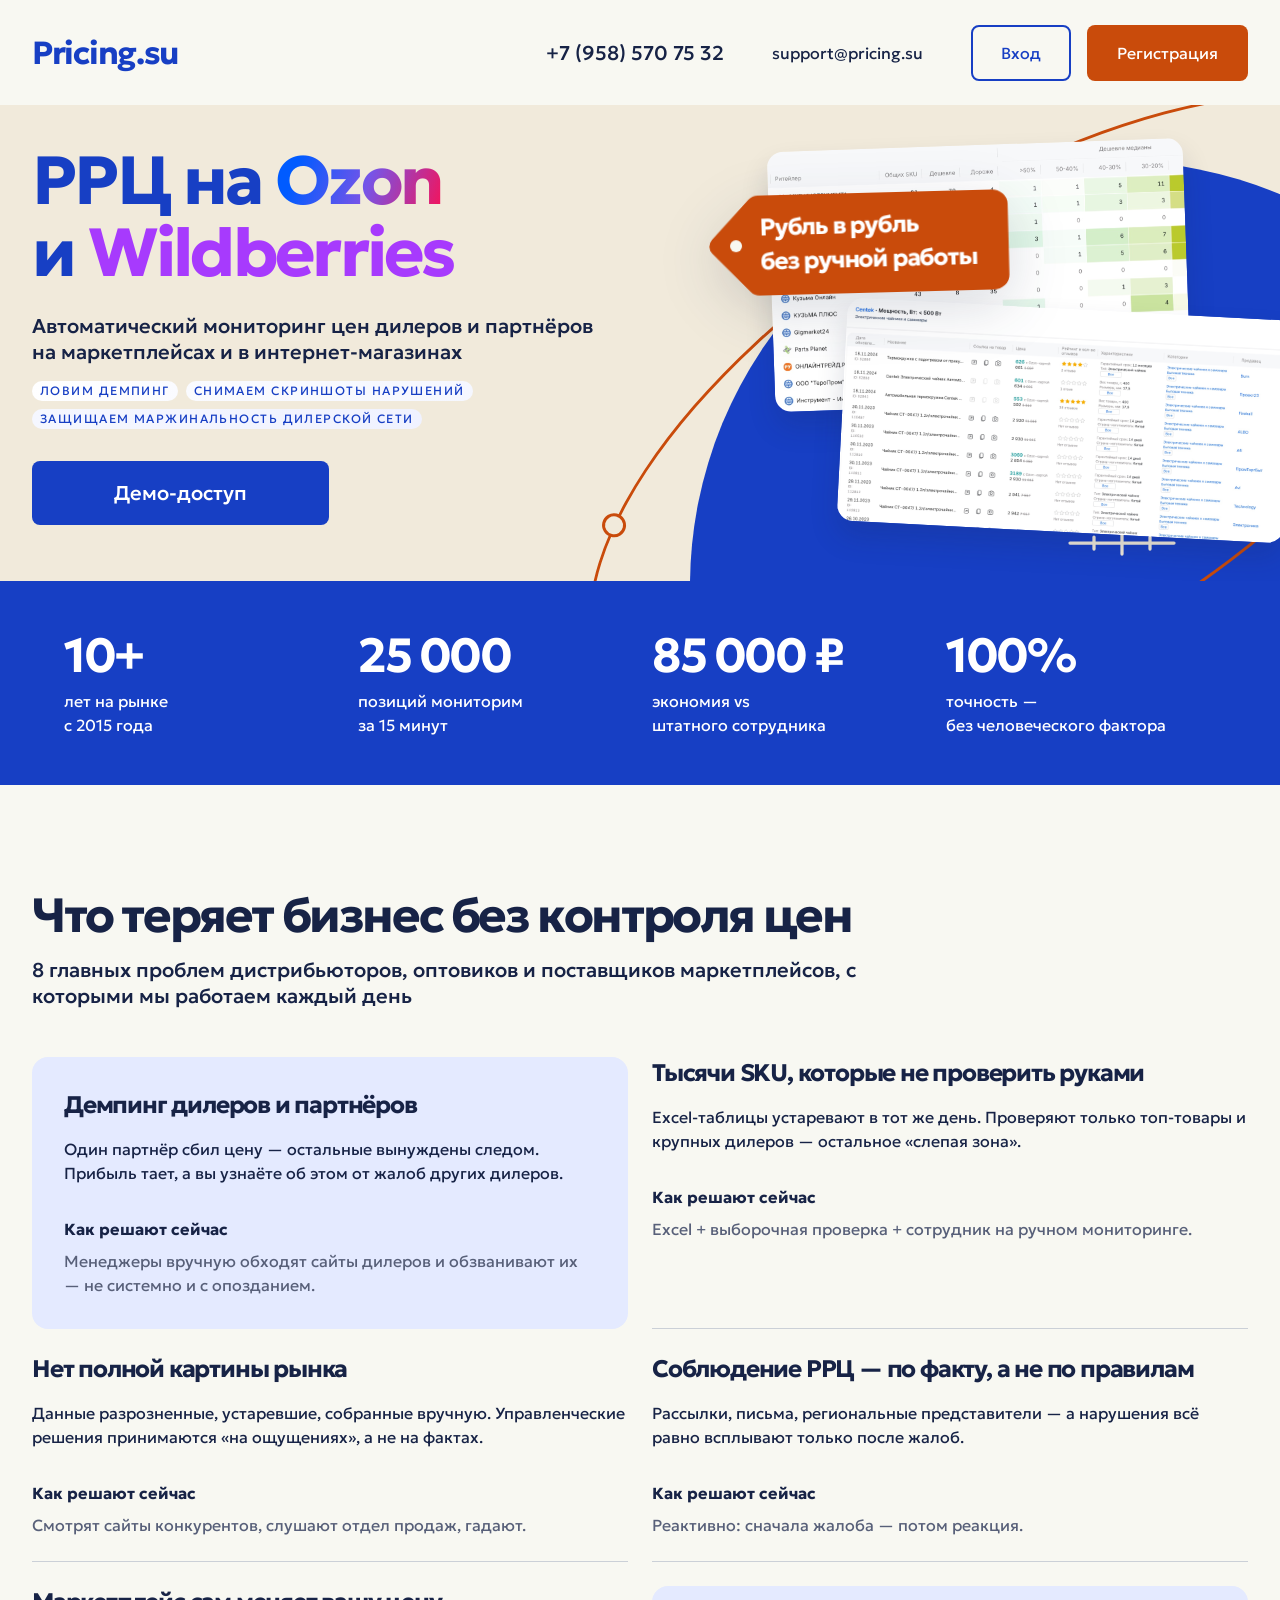
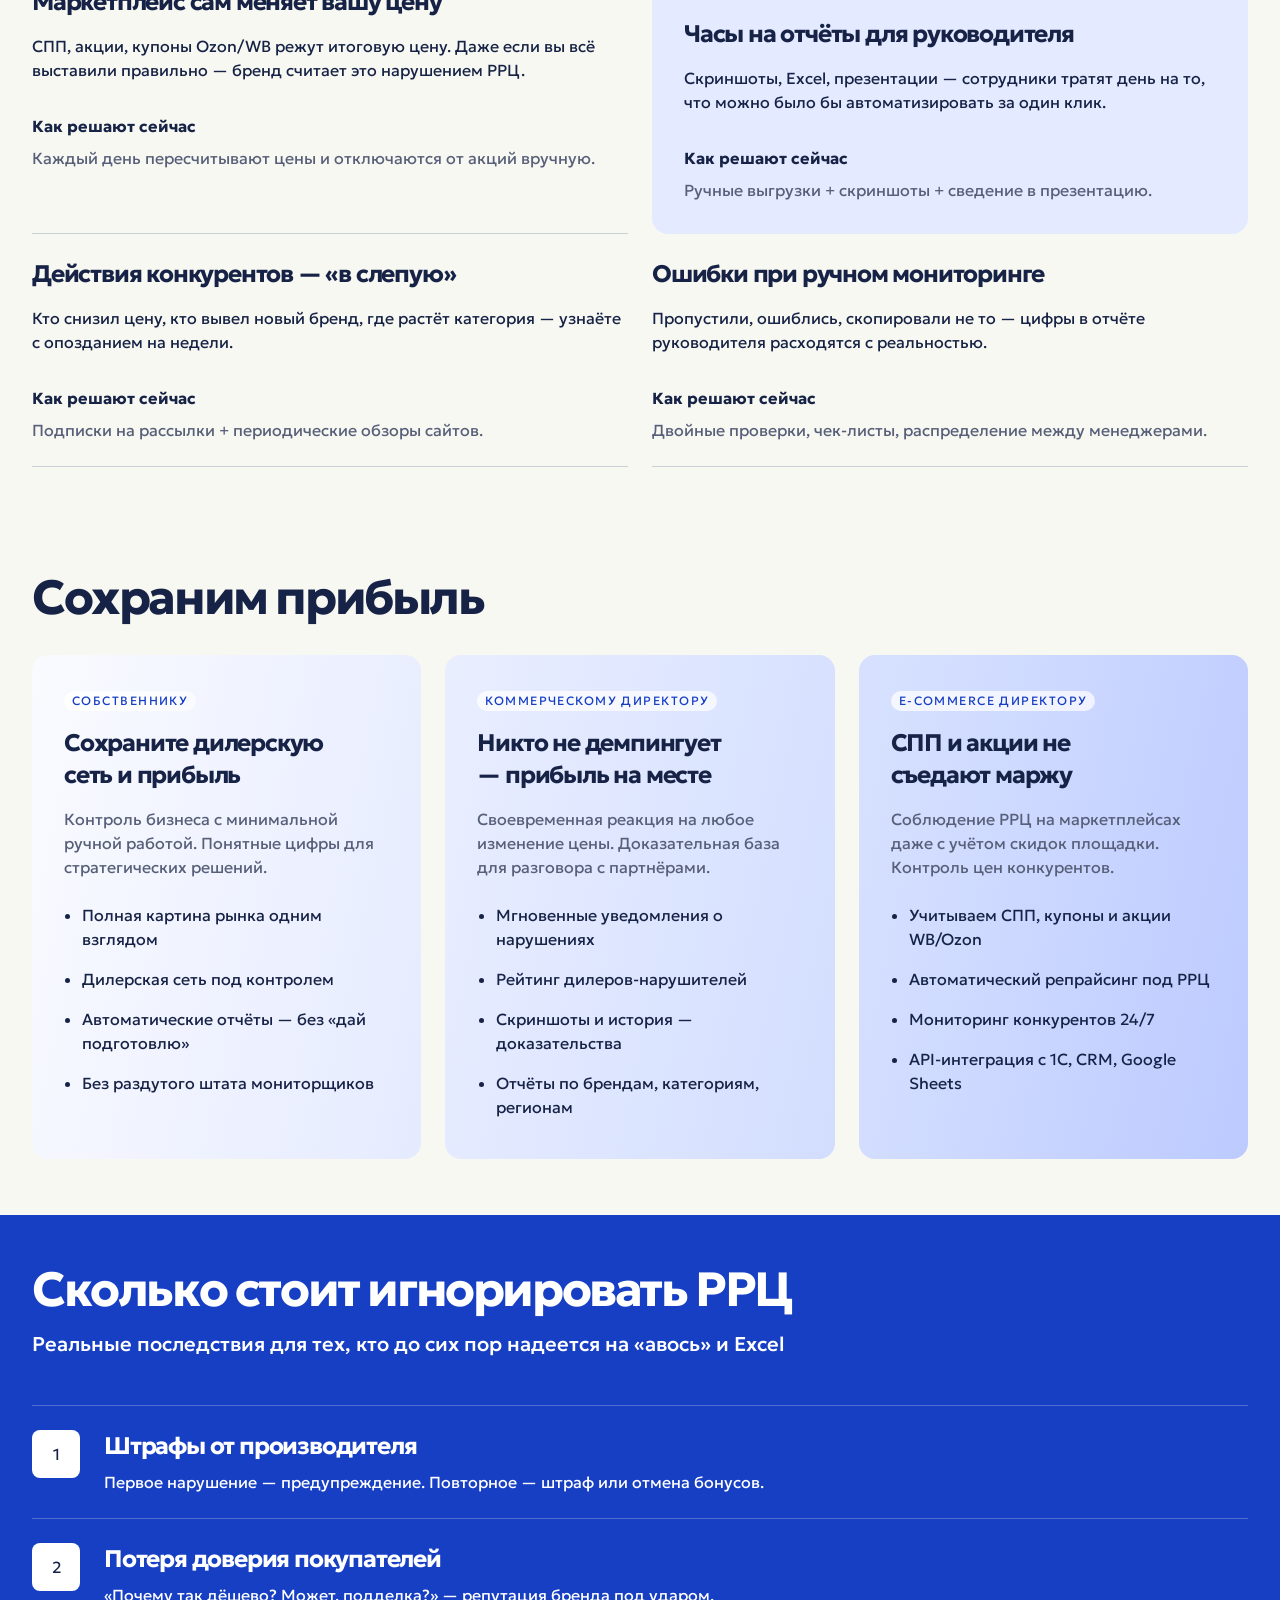
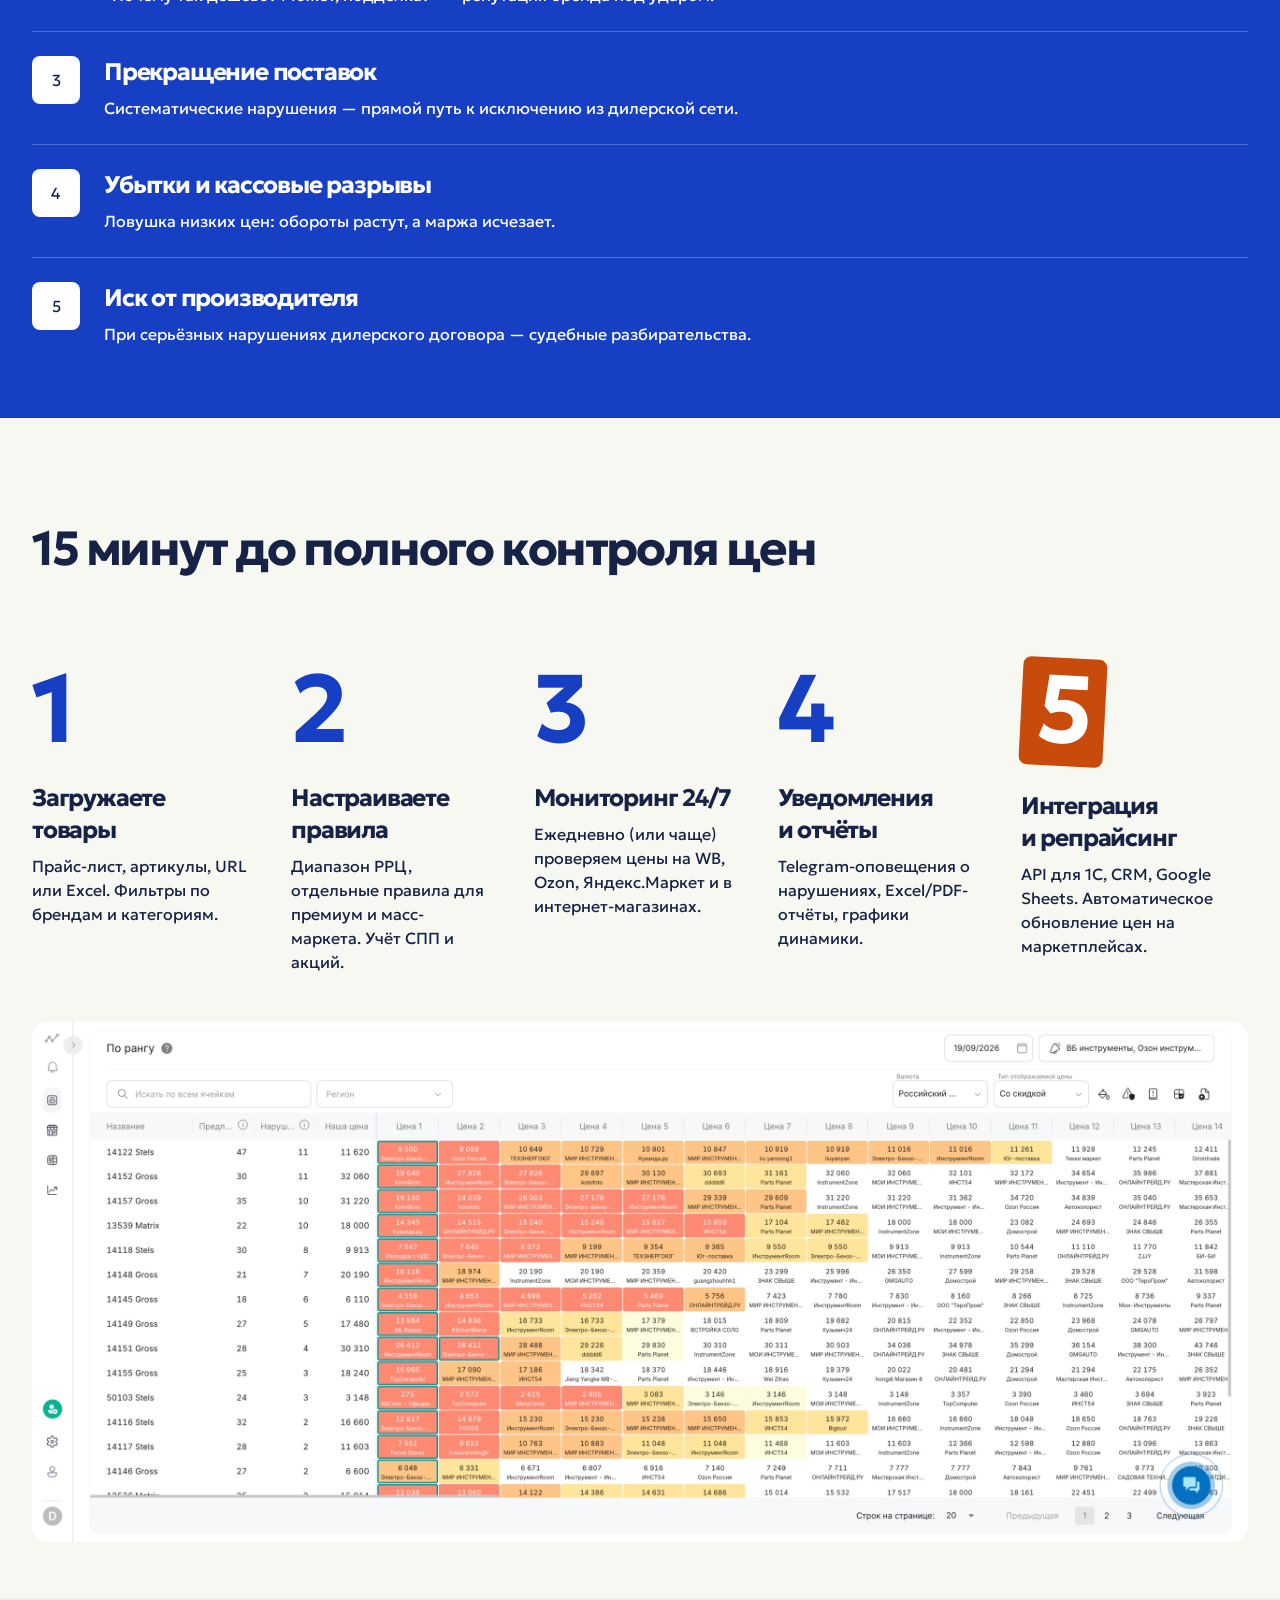
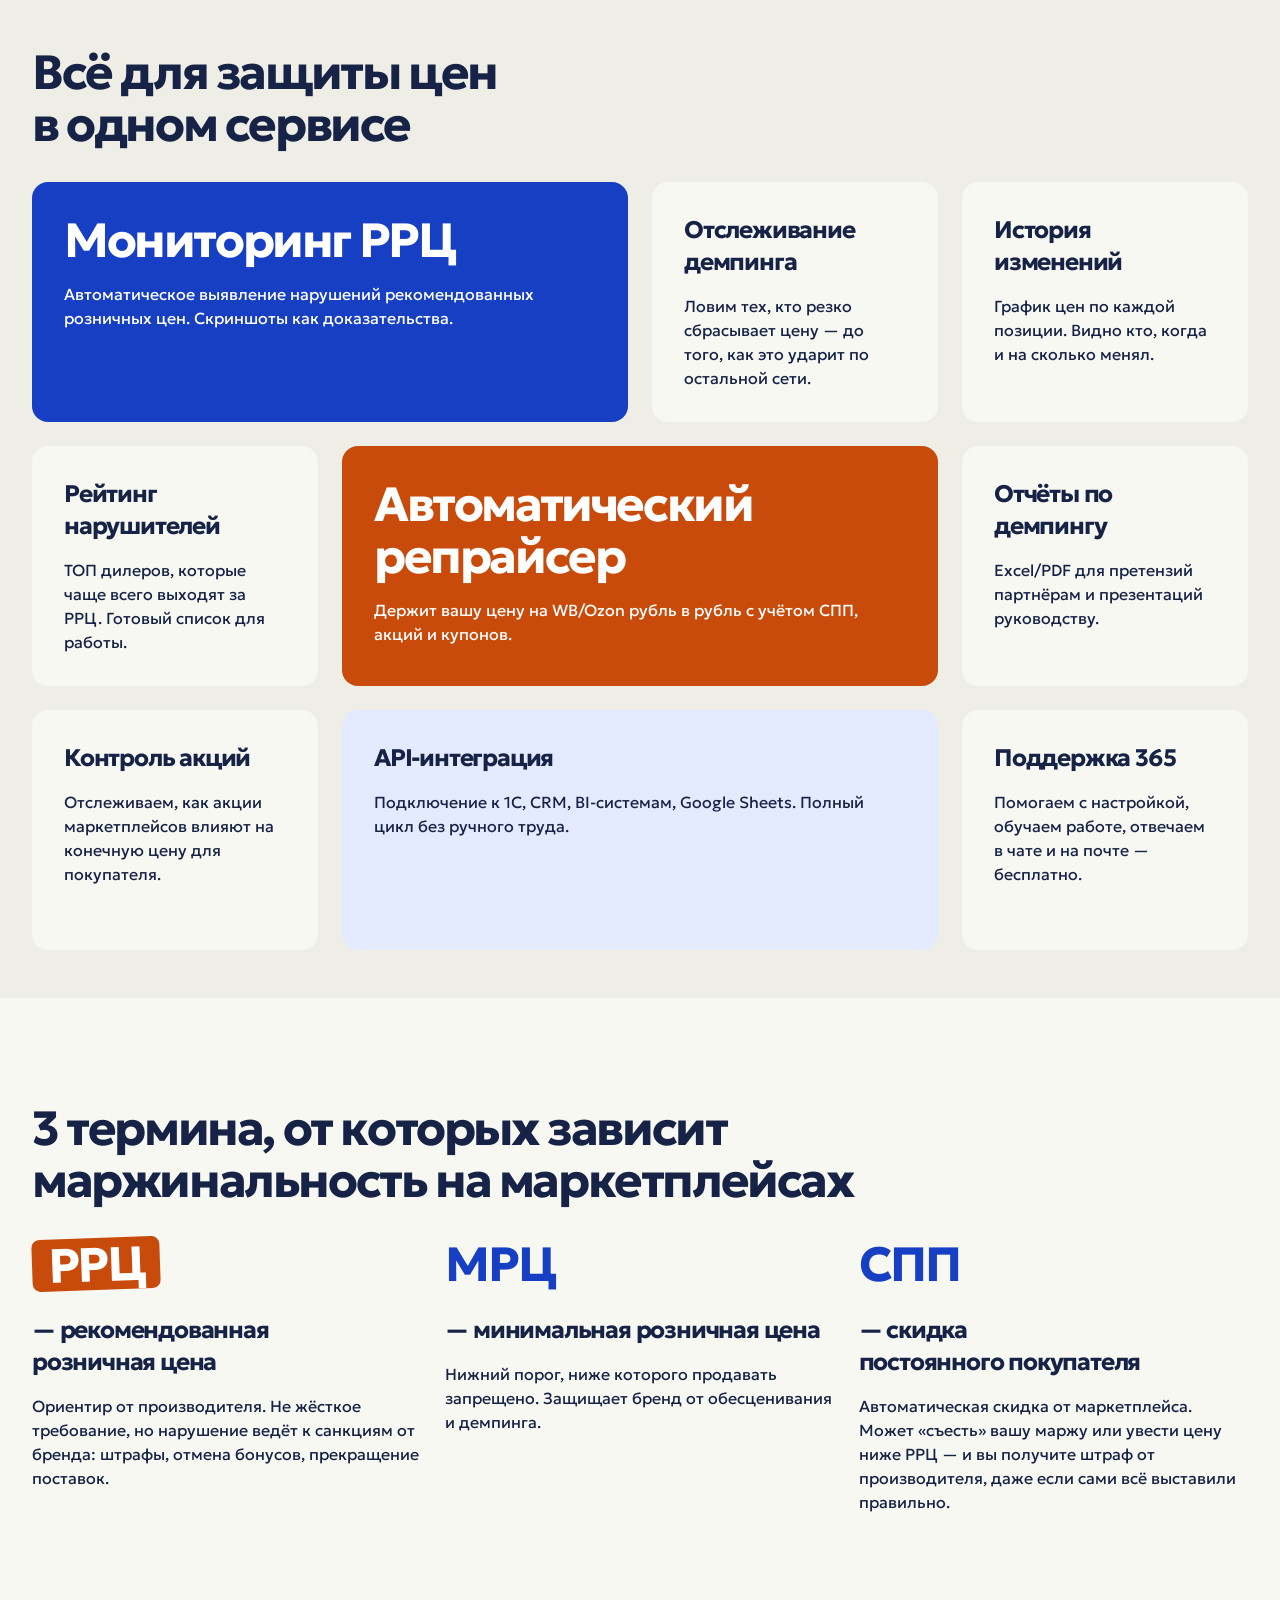
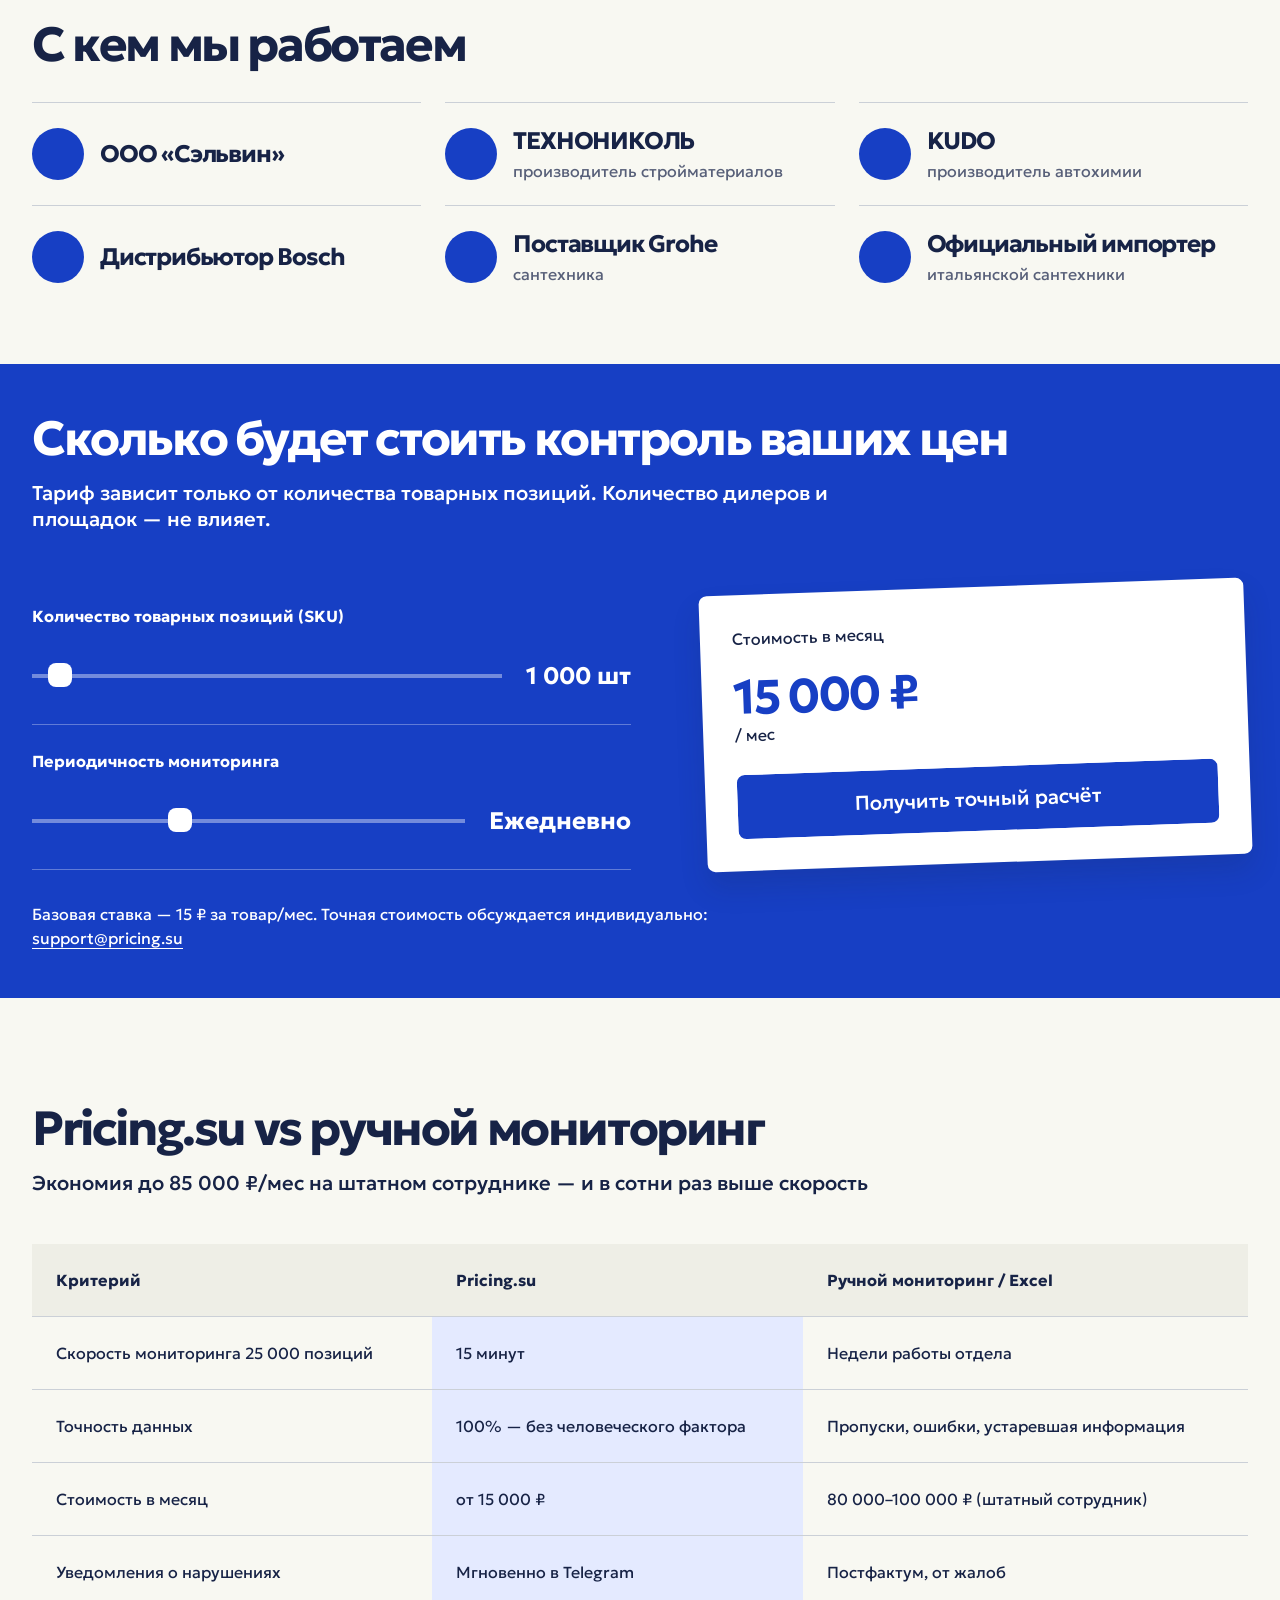
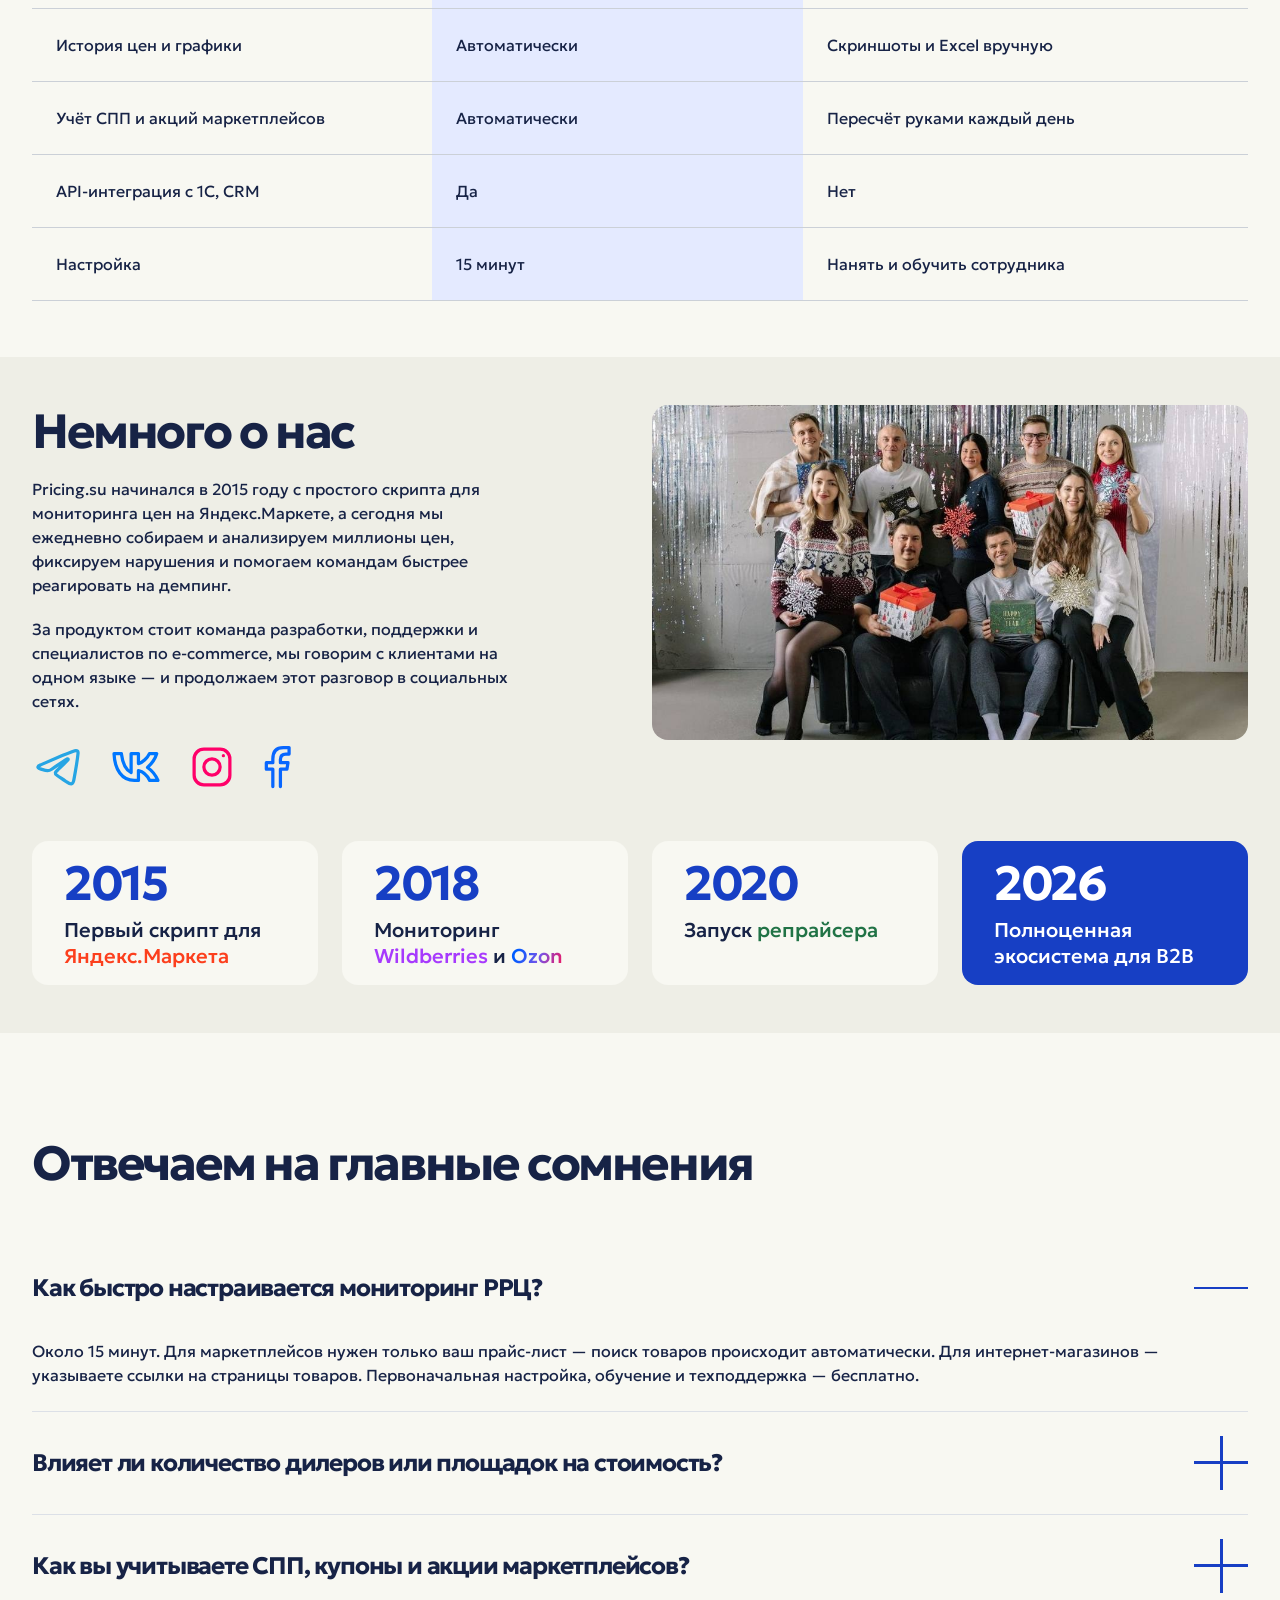
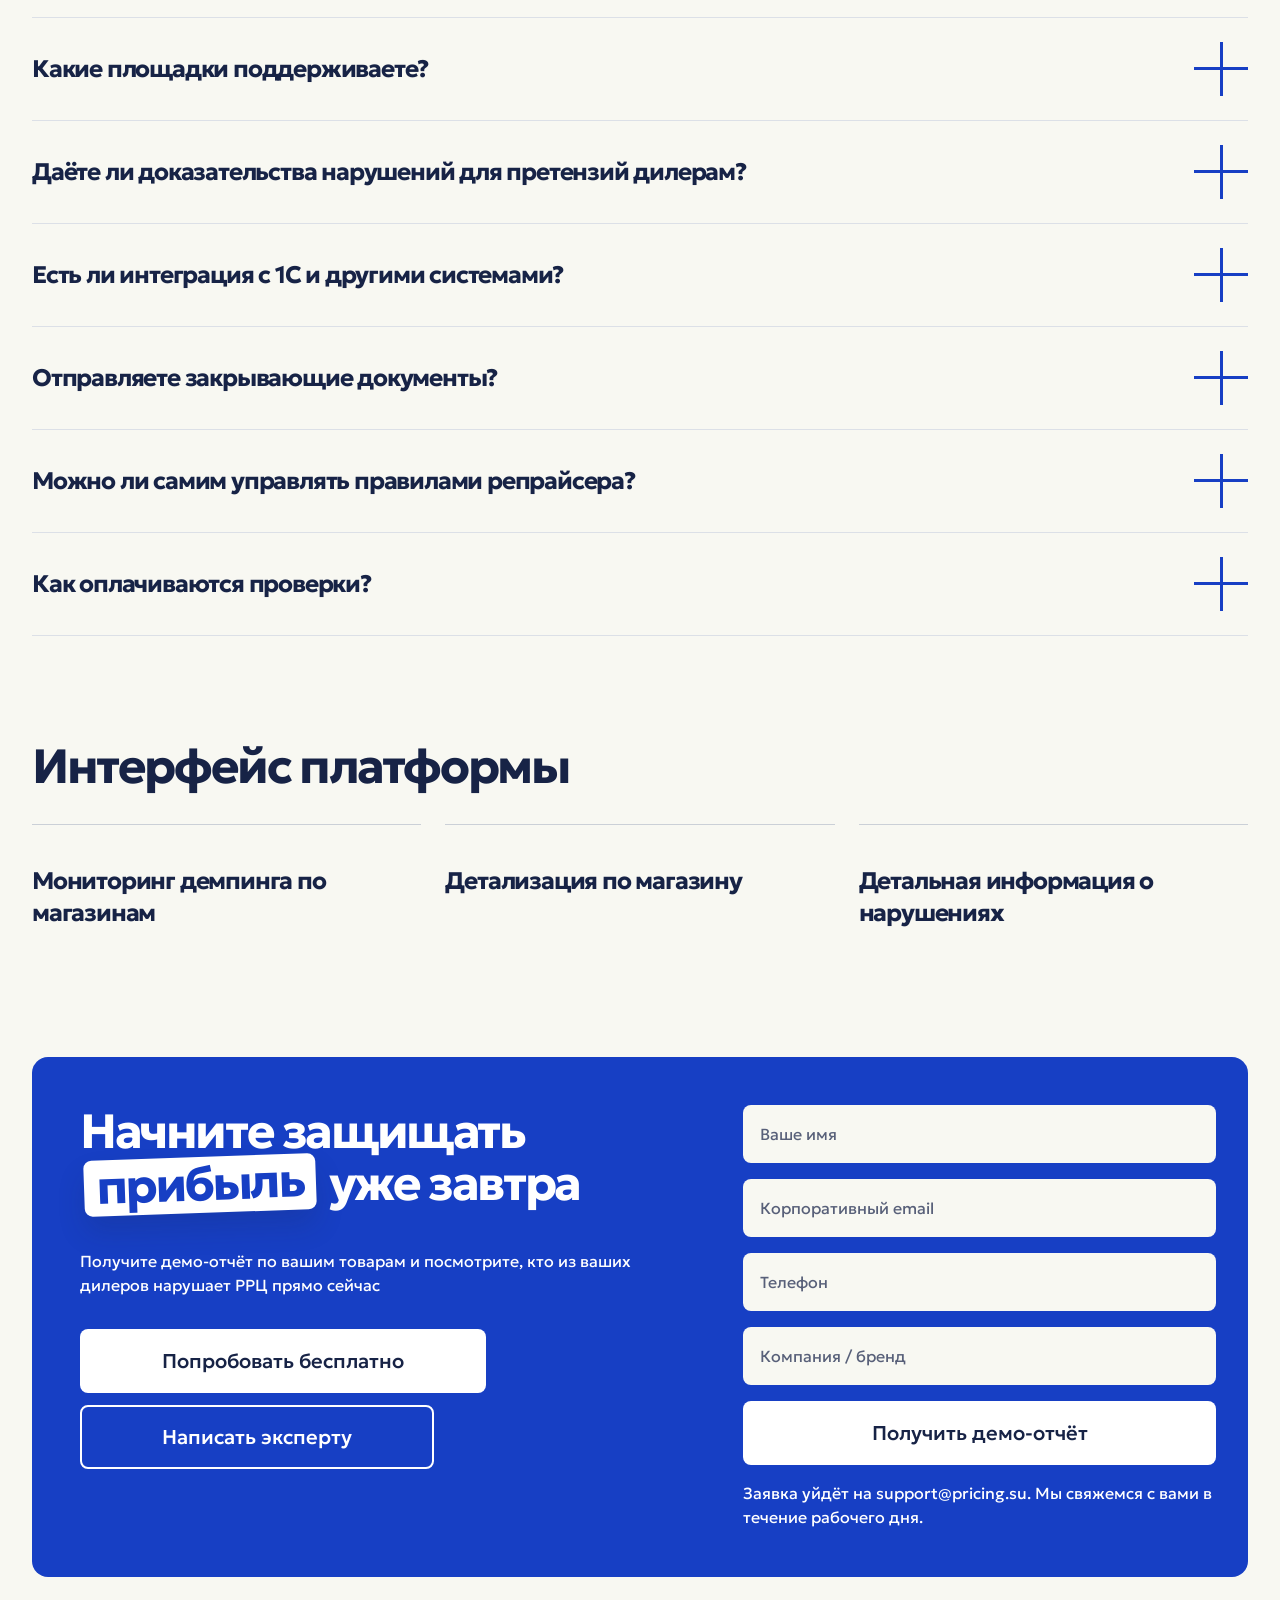
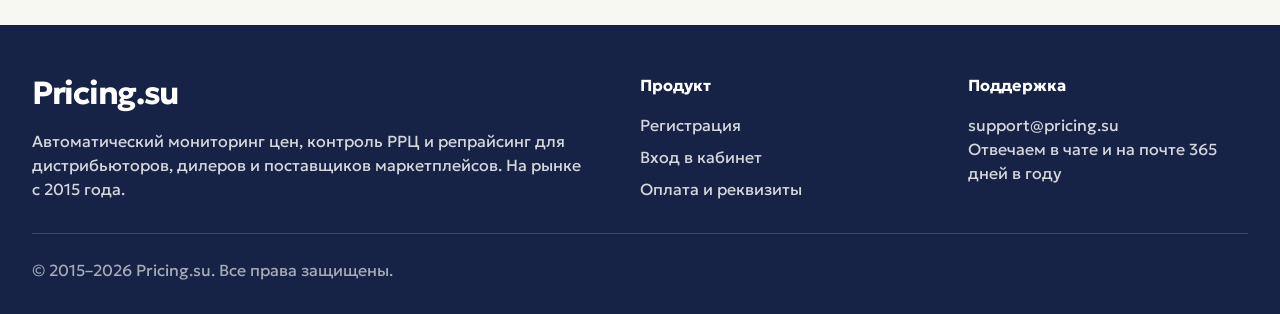
==== commit 17b97277: "Обновить preview: новые JPG, удалить старые PNG, добавить MD для агентов" ====
--- a/index.html
+++ b/index.html
@@ -93,6 +93,7 @@
   --type-body-strong: 700 var(--body-size)/var(--body-leading) var(--font-family);
   --type-subtitle: 500 var(--subtitle-size)/var(--subtitle-leading) var(--font-family);
   --text-action: var(--surface-primary);
+  --illus-circle-col: clamp(96px, 10vw, 132px);
 }
 * { box-sizing: border-box; margin: 0; padding: 0; }
 html { scroll-behavior: smooth; scroll-padding-top: var(--space-8); }
@@ -109,7 +110,7 @@
 section { margin-bottom: var(--section-gap); }
 .section-title { text-align: left; max-width: 26ch; margin-bottom: var(--content-gap); }
 .section-title:has(+ .section-subtitle), .cta-final h2 { margin-bottom: var(--heading-gap); }
-.hero h1, .section-title, .cta-final h2, .pain-card h3, .aud-card h3, .feat-card h3, .term-card h4, .cons-item h4, .how-step h4, .clients-title, .client-card, details summary { text-wrap: balance; overflow-wrap: break-word; }
+.hero h1, .section-title, .cta-final h2, .pain-card h3, .ui-card h3, .feat-card h3, .term-card h4, .cons-item h4, .how-step h4, .clients-title, .client-card, details summary { text-wrap: balance; overflow-wrap: break-word; }
 .section-subtitle { color: var(--text-primary); text-align: left; max-width: 64ch; margin: 0 0 var(--content-gap); }
 .text-muted { color: var(--text-primary); }
 
@@ -118,7 +119,7 @@
 h1, h2, h3, h4, h5, h6 { font: inherit; }
 .hero h1 { font: var(--type-display); }
 .section-title, .cta-final h2, .metric-num, .calc-total .price, .tl-year, .how-num, .term-card h4 .term-code { font: var(--type-heading); }
-.pain-card h3, .aud-card h3, .feat-card h3, .term-card h4,
+.pain-card h3, .ui-card h3, .feat-card h3, .term-card h4,
 .cons-item h4, .how-step h4, .clients-title, .foot-brand,
 details summary, .gallery-caption, .platform-data-panel > h3, .hero-ticket .price-label,
 .calc-row .val { font: var(--type-title); }
@@ -134,8 +135,9 @@
 .form-wrap input::placeholder { font: inherit; }
 
 /* Header and shared controls */
-header { position: sticky; top: 0; z-index: 100; background: var(--surface-page); transition: box-shadow .18s ease; }
-header.is-scrolled { box-shadow: 0 8px 28px rgb(23 35 70 / 8%); }
+header { position: sticky; top: 0; z-index: 100; background: var(--surface-page); box-shadow: none; transition: box-shadow .18s ease; }
+header.is-scrolled { box-shadow: 0 8px 28px rgb(23 35 70 / 8%); transform: translateZ(0); }
+.header-scroll-sentinel { height: 1px; pointer-events: none; visibility: hidden; }
 .header-inner { display: flex; align-items: center; justify-content: space-between; padding-top: var(--space-2); padding-bottom: var(--space-2); gap: var(--space-2); }
 .logo { display: flex; align-items: center; }
 .header-contacts { display: flex; align-items: center; gap: var(--space-5); flex-wrap: wrap; }
@@ -177,13 +179,13 @@
 /* Cards and steps */
 .pain-grid { display: grid; grid-template-columns: repeat(2, minmax(0, 1fr)); gap: var(--grid-gap); }
 .audience-grid, .feat-grid, .clients-grid { display: grid; grid-template-columns: repeat(3, minmax(0, 1fr)); gap: var(--grid-gap); }
-.pain-card, .aud-card, .feat-card { border-radius: var(--radius-panel); padding: var(--card-padding); background: var(--surface-section); }
-.pain-card h3, .aud-card h3, .feat-card h3, .term-card h4 { margin-bottom: var(--space-2); }
-.pain-card p, .pain-card .now, .aud-card li, .feat-card p, .cons-item p, .how-step p, .term-card p { color: var(--text-primary); }
+.pain-card, .ui-card, .feat-card { border-radius: var(--radius-panel); padding: var(--card-padding); background: var(--surface-section); }
+.pain-card h3, .ui-card h3, .feat-card h3, .term-card h4 { margin-bottom: var(--space-2); }
+.pain-card p, .pain-card .now, .ui-card li, .feat-card p, .cons-item p, .how-step p, .term-card p { color: var(--text-primary); }
 .pain-card .now { margin-top: var(--space-2); padding-top: var(--space-2); }
 .pain-card .now strong { display: block; margin-bottom: var(--space-1); color: var(--text-primary); }
-.aud-card ul { list-style: none; margin-top: var(--space-2); }
-.aud-card li { padding: var(--space-1) 0; }
+.ui-card ul { list-style: none; margin-top: var(--space-2); }
+.ui-card li { padding: var(--space-1) 0; }
 
 .cons-wrap, .terms-grid, .about-grid { display: grid; grid-template-columns: repeat(2, minmax(0, 1fr)); gap: var(--space-5); align-items: center; }
 .cons-list, .terms-cards { display: flex; flex-direction: column; gap: var(--space-2); }
@@ -338,8 +340,8 @@
 html { scrollbar-color: var(--surface-accent) var(--surface-page); }
 body { background: var(--surface-page); }
 input { caret-color: var(--surface-accent); }
-header { position: sticky; top: 0; z-index: 100; background: var(--surface-page); transition: box-shadow .18s ease; }
-header.is-scrolled { box-shadow: 0 8px 28px rgb(23 35 70 / 8%); }
+header { position: sticky; top: 0; z-index: 100; background: var(--surface-page); box-shadow: none; transition: box-shadow .18s ease; }
+header.is-scrolled { box-shadow: 0 8px 28px rgb(23 35 70 / 8%); transform: translateZ(0); }
 .header-inner { display: flex; justify-content: space-between; gap: 20px; padding: 24px 0; }
 .logo { font: var(--type-brand); letter-spacing: var(--tracking-brand); color: var(--surface-accent); }
 .header-contacts { gap: var(--space-5); flex-wrap: nowrap; }
@@ -422,13 +424,15 @@
     padding: 48px 0 88px;
     background: linear-gradient(135deg, #f1eadb 0, #f1eadb 65%, #c94b0b 65%, #c94b0b 66.2%, #f1eadb 66.2%, #f1eadb 72%, #173fc4 72%, #173fc4 100%);
   }
-  .hero-grid > div:first-child { gap: 0 88px; align-items: center; }
+  .hero-grid > div:first-child { gap: 0 88px; align-items: center; grid-template-columns: 1.08fr 0.92fr; }
+  .hero-media { max-width: 100%; min-height: 380px; padding-bottom: 32px; }
   .hero h1 { max-width: none; font: 700 72px/76px var(--font-family); }
-  .hero .sub { max-width: 46ch; margin-top: 32px; }
+  .hero .sub { max-width: none; margin-top: 32px; }
   .hero-badges { max-width: 50ch; margin-top: 16px; }
   .hero-cta { margin-top: 40px; }
   .hero-cta .btn { min-width: 280px; padding: 14px 36px; }
-  .hero-screenshot-primary { transform: rotate(-2deg); }
+  .hero-screenshot-primary { margin-left: 6%; width: 84%; transform: rotate(-2deg); }
+  .hero-screenshot-secondary { right: -6%; bottom: -12%; width: 88%; }
 }
 .metrics { margin: 0; background: var(--surface-accent); color: #fff; }
 .metrics-grid { grid-template-columns: repeat(4, 1fr); align-items: center; gap: 24px; padding: var(--panel-padding-y) var(--card-padding); }
@@ -443,17 +447,17 @@
 .pain-card p, .pain-card .now { font: var(--type-body); }
 .pain-card .now { color: var(--text-secondary); }
 .audience-grid { grid-template-columns: repeat(3, minmax(0, 1fr)); gap: 24px; align-items: stretch; }
-.aud-card, .aud-card:nth-child(2), .aud-card:nth-child(3) { padding: var(--card-padding); color: var(--text-primary); background: var(--surface-secondary); }
-:is(#audience, #consequences) .audience-grid > .aud-card {
+.ui-card, .ui-card:nth-child(2), .ui-card:nth-child(3) { padding: var(--card-padding); color: var(--text-primary); background: var(--surface-secondary); }
+:is(#audience, #consequences) .audience-grid > .ui-card {
   background-image: linear-gradient(102deg, var(--aud-tone-a) 0%, var(--aud-tone-b) 33.33%, var(--aud-tone-c) 66.66%, var(--aud-tone-d) 100%);
   background-size: 300% 100%;
   background-repeat: no-repeat;
 }
-:is(#audience, #consequences) .audience-grid > .aud-card:nth-child(1) { background-position: 0% 0; }
-:is(#audience, #consequences) .audience-grid > .aud-card:nth-child(2) { background-position: 50% 0; }
-:is(#audience, #consequences) .audience-grid > .aud-card:nth-child(3) { background-position: 100% 0; }
-.aud-card li { font: var(--type-body); }
-.aud-card :where(p,li) { color: var(--text-primary); }
+:is(#audience, #consequences) .audience-grid > .ui-card:nth-child(1) { background-position: 0% 0; }
+:is(#audience, #consequences) .audience-grid > .ui-card:nth-child(2) { background-position: 50% 0; }
+:is(#audience, #consequences) .audience-grid > .ui-card:nth-child(3) { background-position: 100% 0; }
+.ui-card li { font: var(--type-body); }
+.ui-card :where(p,li) { color: var(--text-primary); }
 .ui-badge {
   display: inline-flex;
   align-items: center;
@@ -474,12 +478,12 @@
 .ui-badge--tone-3 { background-image: linear-gradient(282deg, var(--badge-tone-d) 0%, var(--badge-tone-c) 100%); }
 .aud-role:not(.ui-badge) { font: var(--type-body); color: var(--text-secondary); letter-spacing: normal; }
 .aud-role { margin-bottom: 16px; }
-#audience .aud-card > p.text-muted {
+#audience .ui-card > p.text-muted {
   color: var(--text-secondary);
   margin-bottom: 16px;
 }
-#audience .aud-card ul { list-style: disc; padding-left: 1.15em; }
-#audience .aud-card li { padding: var(--space-1) 0; }
+#audience .ui-card ul { list-style: disc; padding-left: 1.15em; }
+#audience .ui-card li { padding: var(--space-1) 0; }
 .consequences { padding: var(--panel-padding-y) 0; margin-top: 0; background: var(--surface-accent); color: #fff; }
 .consequences > .container { display: block; }
 .consequences .section-title { max-width: 16ch; }
@@ -607,34 +611,59 @@
 @media (min-width: 1440px) {
   #demo { padding: var(--panel-padding-y) 0; }
 }
-:is(.section-title, .cta-final h2, .pain-card h3, .aud-card h3, .feat-card h3, .term-card h4,
+:is(.section-title, .cta-final h2, .pain-card h3, .ui-card h3, .feat-card h3, .term-card h4,
 .cons-item h4, .how-step h4, .clients-title, details summary,
 .gallery-caption, .platform-data-panel > h3, .hero-ticket .price-label,
 .client-card > span:not(.client-logo-placeholder)) {
   letter-spacing: var(--tracking-accent);
 }
 #economy .about-text { display: grid; grid-template-columns: repeat(2, minmax(0, 1fr)); gap: 24px; align-items: stretch; }
-#economy .aud-card { height: 100%; background: #fff; }
-#economy .aud-card li {
+#economy .ui-card { height: 100%; background: #fff; }
+#economy .economy-card-head { display: grid; grid-template-columns: var(--illus-circle-col) minmax(0, 1fr); gap: 16px; align-items: center; }
+#economy .economy-card-copy { grid-column: 2; grid-row: 1; min-width: 0; }
+:is(#economy .economy-card-figure-slot, #platforms .platform-data-figure-slot, #how .metrics-figure-slot) {
+  grid-column: 1;
+  grid-row: 1;
+  width: 100%;
+  aspect-ratio: 1;
+  border-radius: 50%;
+  overflow: hidden;
+}
+:is(#economy .economy-card-figure, #platforms .platform-data-figure, #how .metrics-figure) {
+  display: block;
+  width: 100%;
+  height: 100%;
+  object-fit: contain;
+  transform-origin: center center;
+}
+#economy .ui-card:nth-child(1) .economy-card-figure { transform: scale(1.0492); }
+#economy .ui-card:nth-child(2) .economy-card-figure { transform: scale(1.0031); }
+#platforms .platform-data-group:nth-child(1) .platform-data-figure { transform: scale(1); }
+#platforms .platform-data-group:nth-child(2) .platform-data-figure { transform: scale(1.0641); }
+#platforms .platform-data-group:nth-child(3) .platform-data-figure { transform: scale(1.0692); }
+#how .metrics-figure { transform: scale(1.0458); }
+#economy .ui-card li {
   display: flex;
   align-items: flex-start;
   gap: 12px;
   padding: var(--space-1) 0;
 }
-#economy .aud-card li::before { content: none; }
-#economy .aud-card li > span { flex: 1; min-width: 0; }
+#economy .ui-card li::before { content: none; }
+#economy .ui-card li > span { flex: 1; min-width: 0; }
 #economy .economy-list-icon { display: block; width: 32px; height: 32px; flex-shrink: 0; margin-top: calc((1lh - 32px) / 2); stroke-width: calc(1.5 * 52 / 32); }
-#economy .aud-card:first-child .economy-list-icon { color: var(--surface-primary); }
-#economy .aud-card:nth-child(2) .economy-list-icon { color: var(--surface-accent); }
+#economy .ui-card:first-child .economy-list-icon { color: var(--surface-primary); }
+#economy .ui-card:nth-child(2) .economy-list-icon { color: var(--surface-accent); }
 #economy .aud-role { margin-bottom: 16px; }
 #economy :where(.section-title, .metric-num, .cta-label) .price-suffix { font: var(--type-subtitle); letter-spacing: normal; display: inline; }
-#economy .aud-card li .price-suffix { font: inherit; letter-spacing: normal; }
+#economy .ui-card li .price-suffix { font: inherit; letter-spacing: normal; }
 .economy-saving { margin-top: 20px; padding: var(--card-padding); border-radius: var(--radius-panel); color: var(--text-inverse); background: var(--surface-primary); }
 .platform-showcase { margin-top: 48px; }
 .platform-logo-rail { display: grid; grid-template-columns: repeat(5, 1fr); gap: 12px; }
 .platform-logo-slot { min-height: 112px; background: var(--surface-section); border-radius: var(--radius-control); }
 .platform-data-panel { display: grid; grid-template-columns: 1fr 3fr; gap: 64px; margin-top: 48px; padding-top: 32px; border-top: 1px solid var(--border-default); }
 .platform-data-groups { display: grid; grid-template-columns: repeat(3, 1fr); gap: 24px; }
+.platform-data-group { display: grid; grid-template-columns: var(--illus-circle-col) minmax(0, 1fr); gap: 16px; align-items: start; text-align: left; }
+.platform-data-copy { grid-column: 2; min-width: 0; }
 .platform-data-group h3 { margin-bottom: 12px; }
 .platform-data-group ul { padding-left: 0; list-style: none; }
 .platform-data-group li + li { margin-top: 4px; }
@@ -645,7 +674,7 @@
 #consequences .clients-title { margin-top: 64px; }
 #consequences .domino-grid { margin-top: 24px; }
 #consequences .domino-grid .ui-badge { align-self: center; }
-#consequences .domino-grid .aud-card > p { font: var(--type-subtitle); letter-spacing: normal; }
+#consequences .domino-grid .ui-card > p { font: var(--type-subtitle); letter-spacing: normal; }
 #consequences .domino-grid h3 span { display: block; white-space: normal; }
 #consequences .economy-saving { margin-top: 32px; padding: 28px 0 0; border-top: 1px solid color-mix(in srgb, var(--text-inverse) 35%, transparent); border-radius: 0; background: transparent; }
 .domino-grid { display: grid; grid-template-columns: repeat(4, minmax(0, 1fr)); gap: 24px; margin: 32px 0 20px; }
@@ -814,10 +843,10 @@
     #consequences .domino-grid { grid-template-columns: repeat(2, minmax(0, 1fr)); }
   }
   .timeline .tl-desc { max-width: none; text-wrap: pretty; overflow-wrap: normal; word-break: normal; }
-  #consequences .domino-grid .aud-card { min-height: 260px; padding: 24px 10px 20px; transform: none; }
-  #consequences .domino-grid .aud-card:nth-child(1),
-  #consequences .domino-grid .aud-card:nth-child(2),
-  #consequences .domino-grid .aud-card:nth-child(4) { transform: none; }
+  #consequences .domino-grid .ui-card { min-height: 260px; padding: 24px 10px 20px; transform: none; }
+  #consequences .domino-grid .ui-card:nth-child(1),
+  #consequences .domino-grid .ui-card:nth-child(2),
+  #consequences .domino-grid .ui-card:nth-child(4) { transform: none; }
   #how .how-step { border-top: 0; padding: 0; }
   .hero-grid > div:first-child { grid-template-columns: minmax(0, 1fr); gap: 32px; }
   .hero-copy, .hero-media { grid-column: 1; width: 100%; }
@@ -953,10 +982,10 @@
   @container domino (max-width: 720px) {
     #consequences .domino-grid { grid-template-columns: repeat(2, minmax(0, 1fr)); }
   }
-  #consequences .domino-grid .aud-card { min-height: 220px; padding: 20px 10px 16px; transform: none; }
-  #consequences .domino-grid .aud-card:nth-child(1),
-  #consequences .domino-grid .aud-card:nth-child(2),
-  #consequences .domino-grid .aud-card:nth-child(4) { transform: none; }
+  #consequences .domino-grid .ui-card { min-height: 220px; padding: 20px 10px 16px; transform: none; }
+  #consequences .domino-grid .ui-card:nth-child(1),
+  #consequences .domino-grid .ui-card:nth-child(2),
+  #consequences .domino-grid .ui-card:nth-child(4) { transform: none; }
   .feat-card:first-child, .feat-card:nth-child(5), .feat-card:nth-child(8) { grid-column: 1; min-height: 0; }
   .feat-card { min-height: 0; }
   #how .how-step { padding: 0 0 24px; border-top: 0; }
@@ -981,10 +1010,9 @@
   .platform-logo-slot { width: 48px; height: 48px; }
   .platform-logo-slot--wide { width: 60px; height: 48px; }
   .platform-more-shops { white-space: normal; }
-  .platform-data-group { grid-template-columns: 72px minmax(0, 1fr); }
   .platform-data-panel { padding: 24px 20px; }
   .platform-data-group + .platform-data-group { margin-top: 16px; }
-  #economy .economy-card-head { grid-template-columns: 80px minmax(0, 1fr); }
+  :is(#economy .economy-card-head, .platform-data-group, #how .metrics > div) { grid-template-columns: 80px minmax(0, 1fr); }
   .about-social:nth-child(3), .about-social:nth-child(4) { margin-left: 0; }
   .compare-table table { min-width: 520px; }
   .lead-consent input[type="checkbox"] { flex: 0 0 44px; width: 44px; height: 44px; }
@@ -1059,8 +1087,8 @@
             <p class="price-label">Рубль в рубль <span>без ручной работы</span></p>
           </div>
         </div>
-        <img class="hero-screenshot-placeholder hero-screenshot-primary" src="assets/hero-price-distribution.png" alt="">
-        <img class="hero-screenshot-placeholder hero-screenshot-secondary" src="assets/hero-product-details.png" alt="">
+        <img class="hero-screenshot-placeholder hero-screenshot-primary" src="assets/hero-price-distribution.jpg" alt="">
+        <img class="hero-screenshot-placeholder hero-screenshot-secondary" src="assets/hero-product-details.jpg" alt="">
       </div>
     </div>
   </div>
@@ -1140,7 +1168,7 @@
     <h2 class="section-title">Сохраним прибыль</h2>
 
     <div class="audience-grid">
-      <div class="aud-card">
+      <div class="ui-card">
         <div class="ui-badge ui-badge--tone-1 aud-role">Собственнику</div>
         <h3>Сохраните дилерскую сеть и прибыль</h3>
         <p class="text-muted">Контроль бизнеса с минимальной ручной работой. Понятные цифры для стратегических решений.</p>
@@ -1152,7 +1180,7 @@
         </ul>
       </div>
 
-      <div class="aud-card">
+      <div class="ui-card">
         <div class="ui-badge ui-badge--tone-2 aud-role">Коммерческому директору</div>
         <h3>Никто не демпингует — прибыль на месте</h3>
         <p class="text-muted">Своевременная реакция на любое изменение цены. Доказательная база для разговора с партнёрами.</p>
@@ -1164,7 +1192,7 @@
         </ul>
       </div>
 
-      <div class="aud-card">
+      <div class="ui-card">
         <div class="ui-badge ui-badge--tone-3 aud-role">E-commerce директору</div>
         <h3>СПП и акции не съедают маржу</h3>
         <p class="text-muted">Соблюдение РРЦ на маркетплейсах даже с учётом скидок площадки. Контроль цен конкурентов.</p>
@@ -1231,7 +1259,7 @@
         <p>API для 1С, CRM, Google Sheets. Автоматическое обновление цен на маркетплейсах.</p>
       </div>
     </div>
-    <img class="workflow-screenshot-placeholder" src="assets/workflow-report.png" alt="">
+    <img class="workflow-screenshot-placeholder" src="assets/workflow-report.jpg" alt="">
   </div>
 </section>
 
@@ -1361,7 +1389,7 @@
         </div>
       </div>
       </div>
-      <img class="about-photo-placeholder" src="assets/about-team.png" alt="">
+      <img class="about-photo-placeholder" src="assets/about-team.jpg" alt="">
       <div class="timeline">
         <div class="tl-item"><div class="tl-year">2015</div><div class="tl-desc">Первый скрипт для <span class="brand-yandex">Яндекс.Маркета</span></div></div>
         <div class="tl-item"><div class="tl-year">2018</div><div class="tl-desc">Мониторинг <span class="brand-wildberries">Wildberries</span> и <span class="brand-ozon">Ozon</span></div></div>
@@ -1491,11 +1519,27 @@
 (function(){
   var header = document.querySelector('header');
   if (!header) return;
-  function updateHeaderShadow(){
-    header.classList.toggle('is-scrolled', window.scrollY > 0);
+  var sentinel = document.createElement('div');
+  sentinel.className = 'header-scroll-sentinel';
+  sentinel.setAttribute('aria-hidden', 'true');
+  header.parentNode.insertBefore(sentinel, header);
+  function setScrolled(scrolled) {
+    header.classList.toggle('is-scrolled', scrolled);
   }
-  updateHeaderShadow();
-  window.addEventListener('scroll', updateHeaderShadow, { passive: true });
+  if ('IntersectionObserver' in window) {
+    var observer = new IntersectionObserver(function(entries) {
+      setScrolled(!entries[0].isIntersecting);
+    }, { threshold: 0 });
+    observer.observe(sentinel);
+  } else {
+    function updateHeaderShadow() {
+      var y = window.pageYOffset || document.documentElement.scrollTop || document.body.scrollTop || 0;
+      setScrolled(y > 0);
+    }
+    updateHeaderShadow();
+    window.addEventListener('scroll', updateHeaderShadow, { passive: true });
+    document.addEventListener('scroll', updateHeaderShadow, { passive: true });
+  }
 })();
 
 // Калькулятор
@@ -1554,17 +1598,17 @@
 <style>
 .b24-widget-button-inner-block,
 .b24-widget-button-inner-mask {
-  background: #173fc4 !important;
+  background: var(--surface-primary) !important;
 }
 .b24-widget-button-openline_livechat {
-  background-color: #173fc4 !important;
+  background-color: var(--surface-primary) !important;
 }
 .b24-widget-button-pulse {
-  border: 4px solid #173fc4 !important;
+  border: 4px solid var(--surface-primary) !important;
 }
 .b24-widget-button-popup,
 .b24-widget-button-popup-triangle {
-  border-color: #173fc4 !important;
+  border-color: var(--surface-primary) !important;
 }
 </style>
 
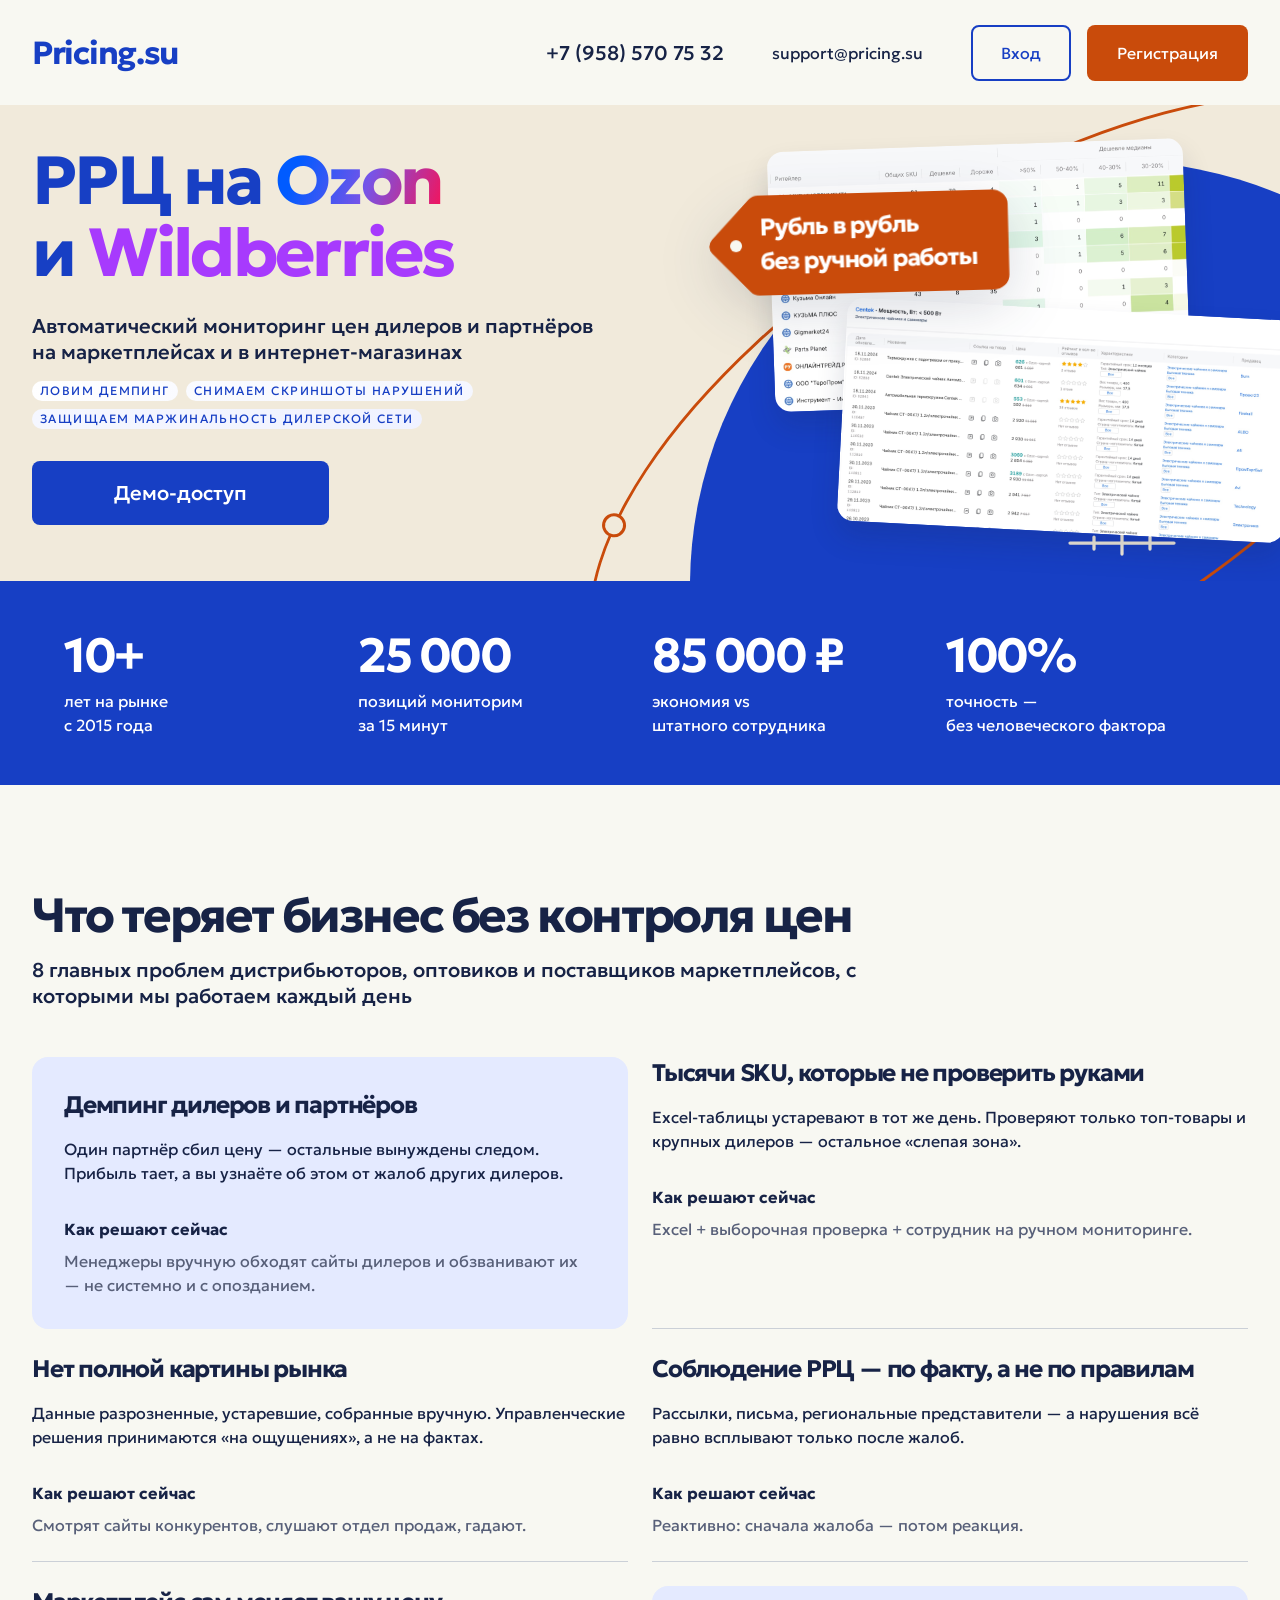
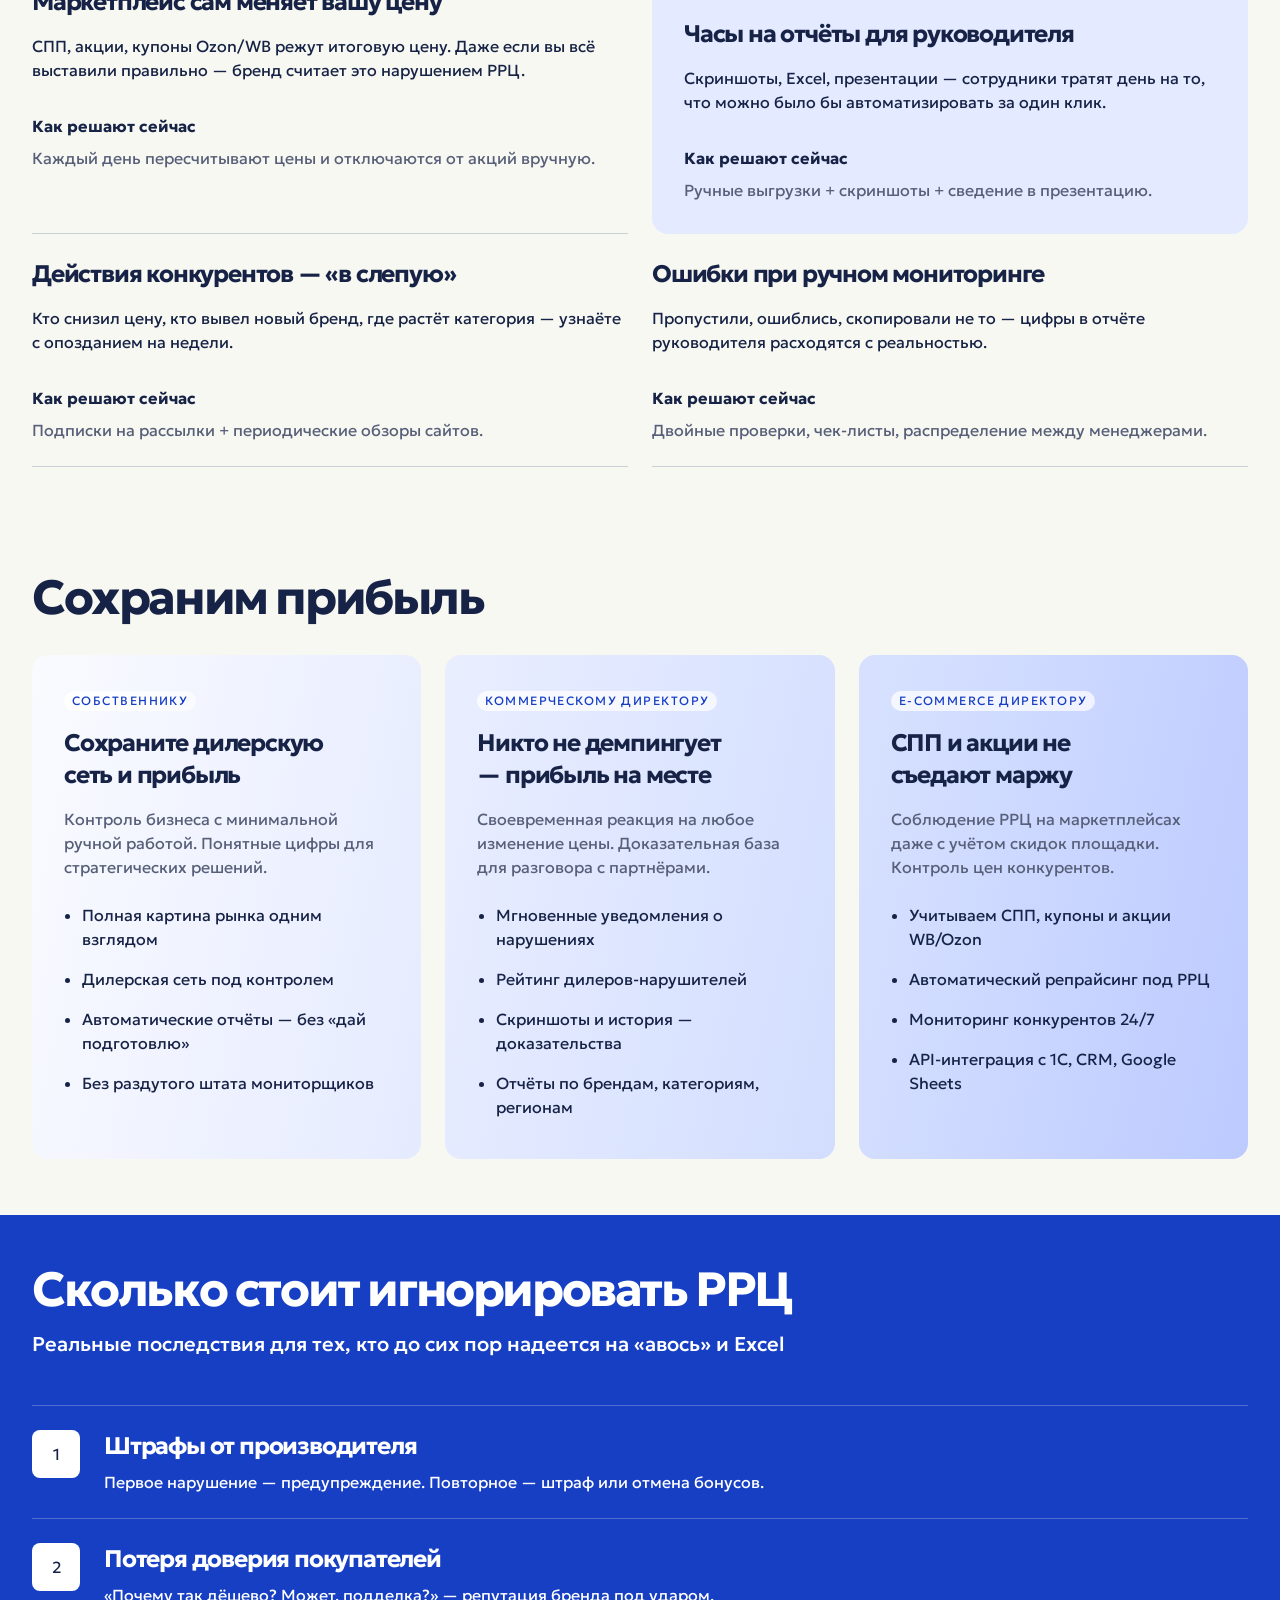
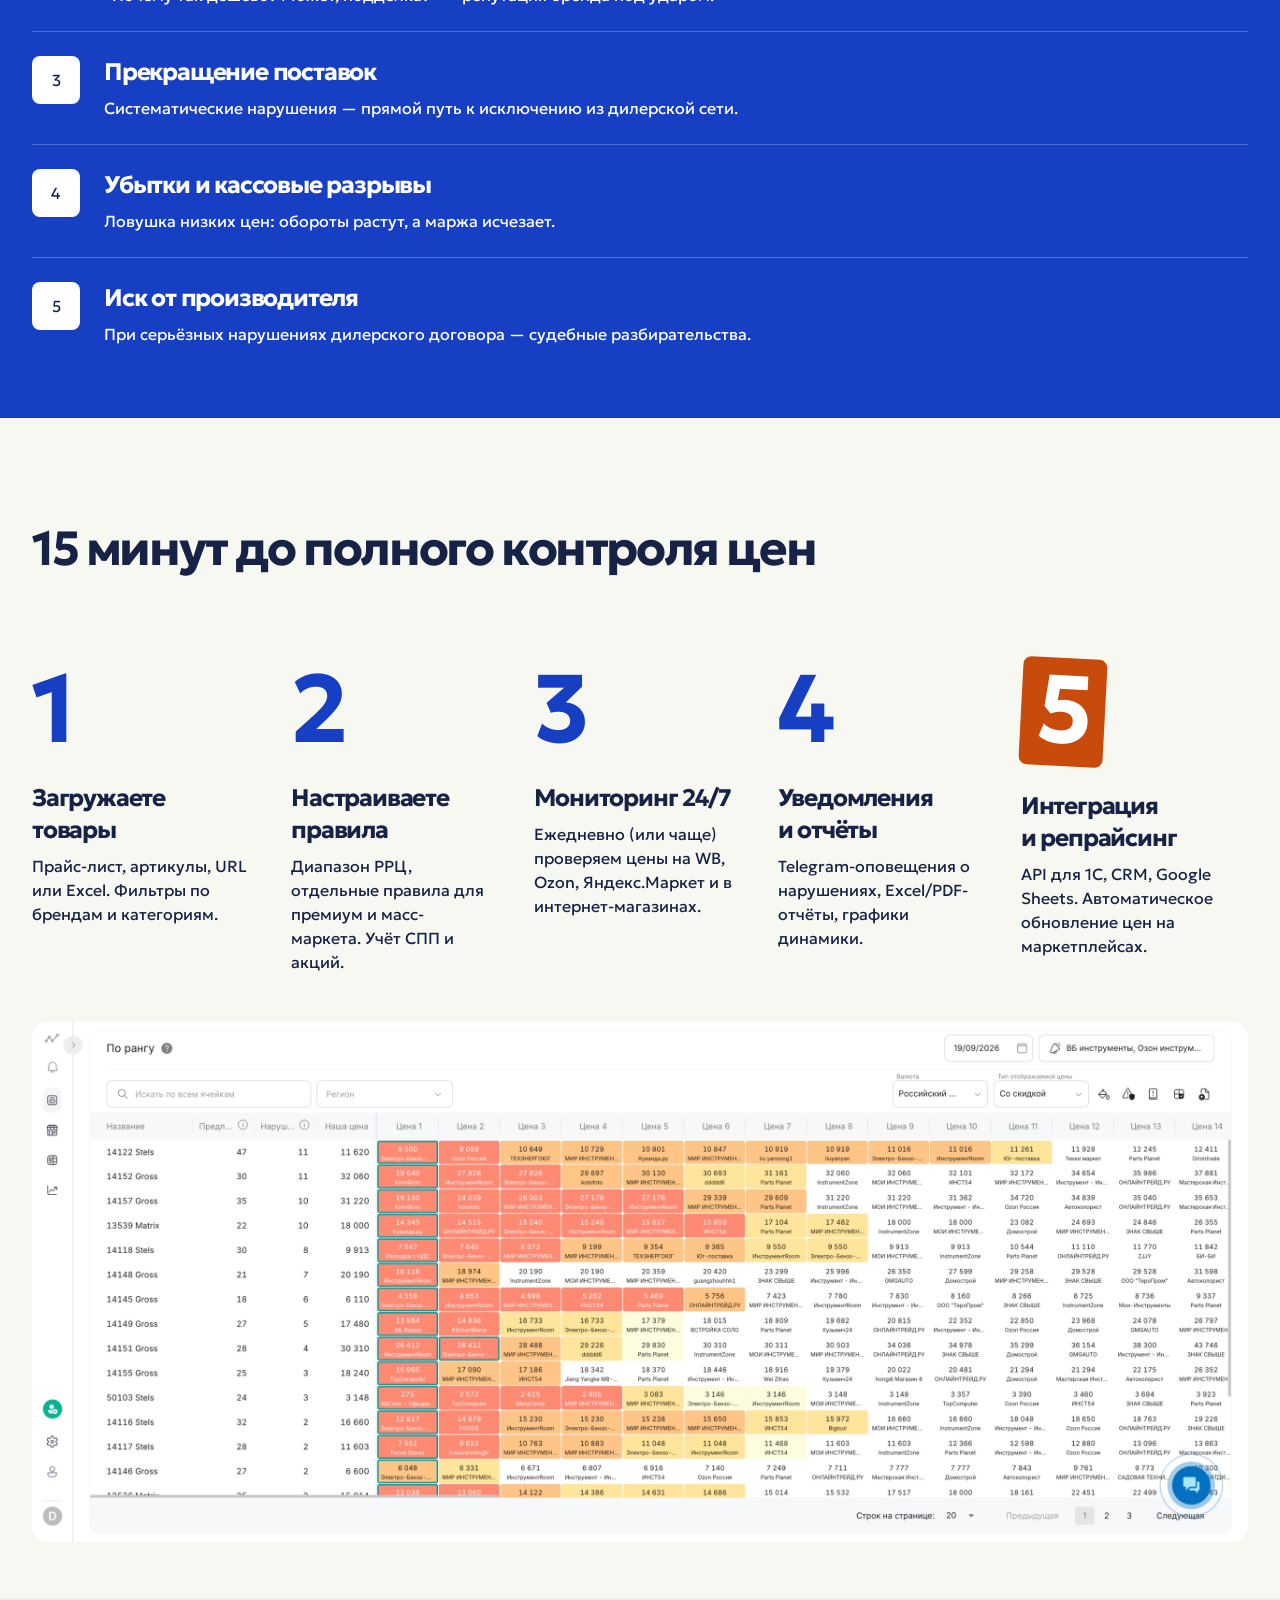
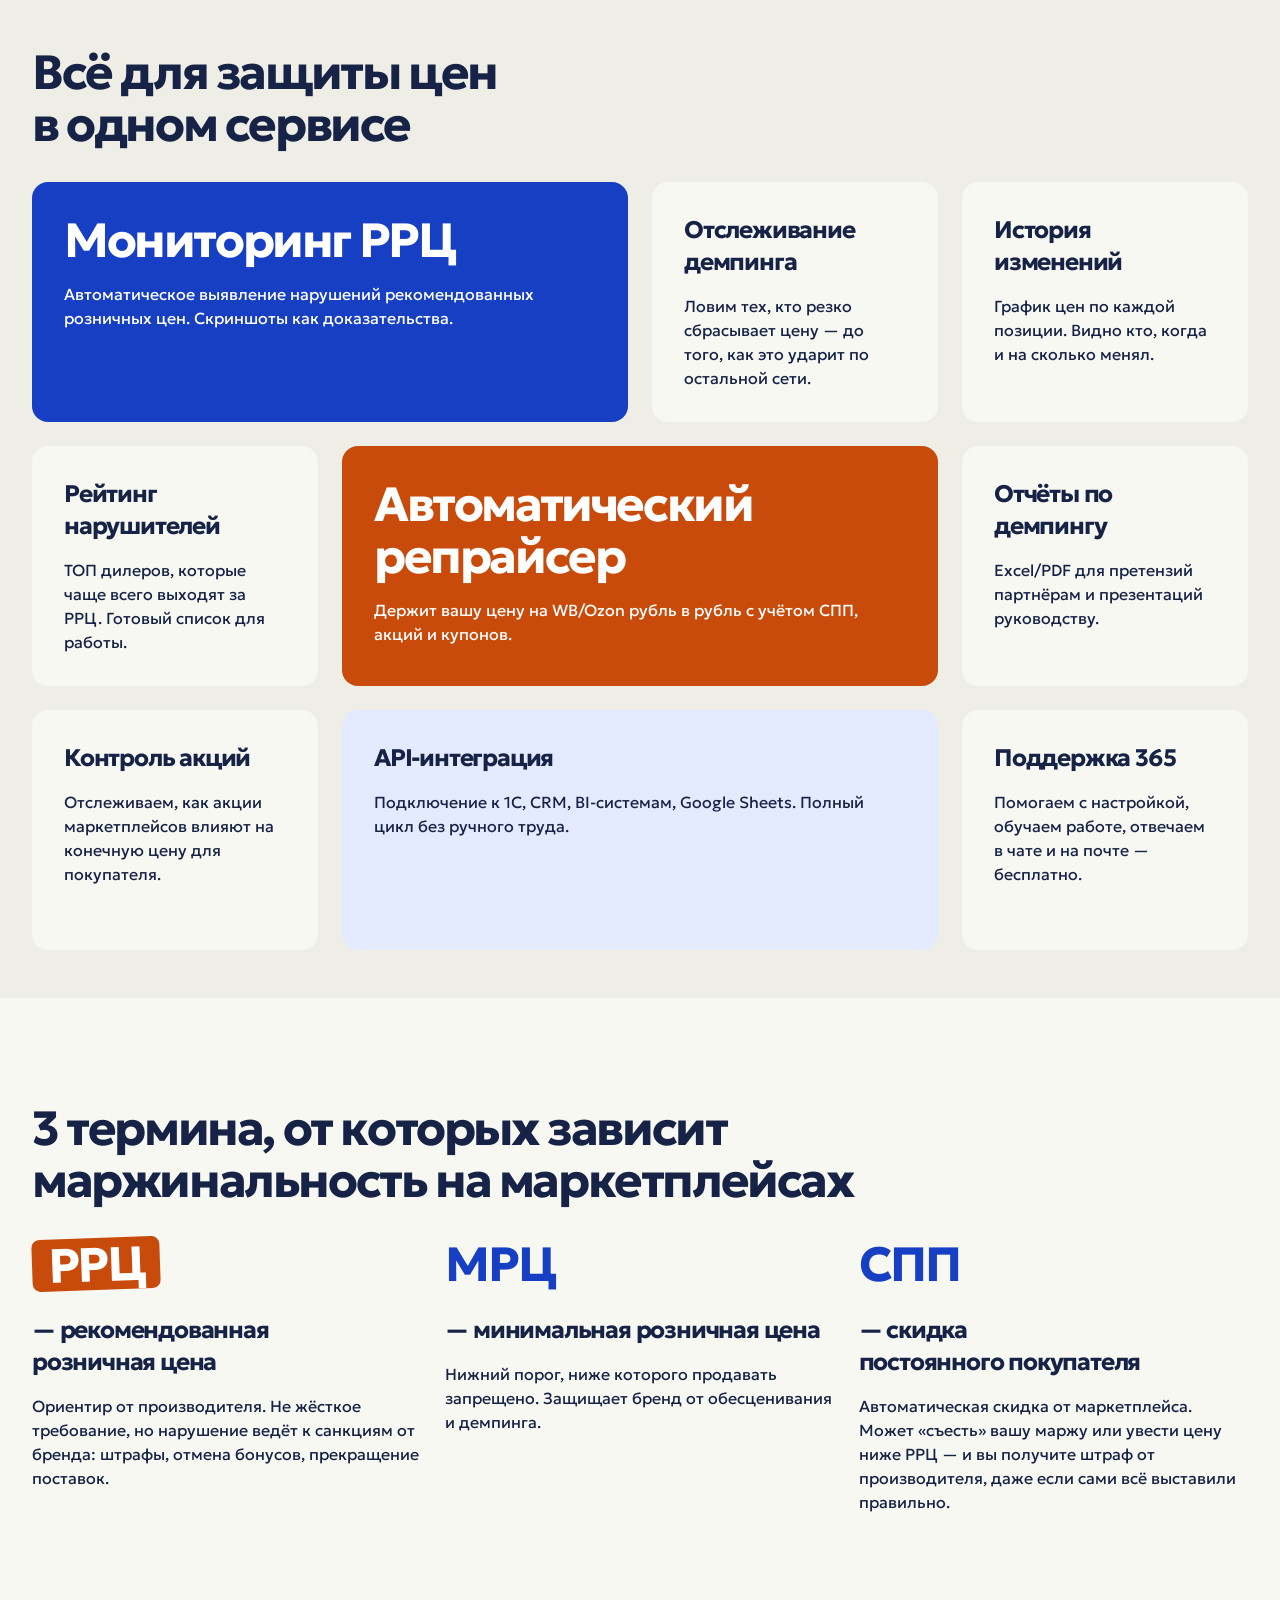
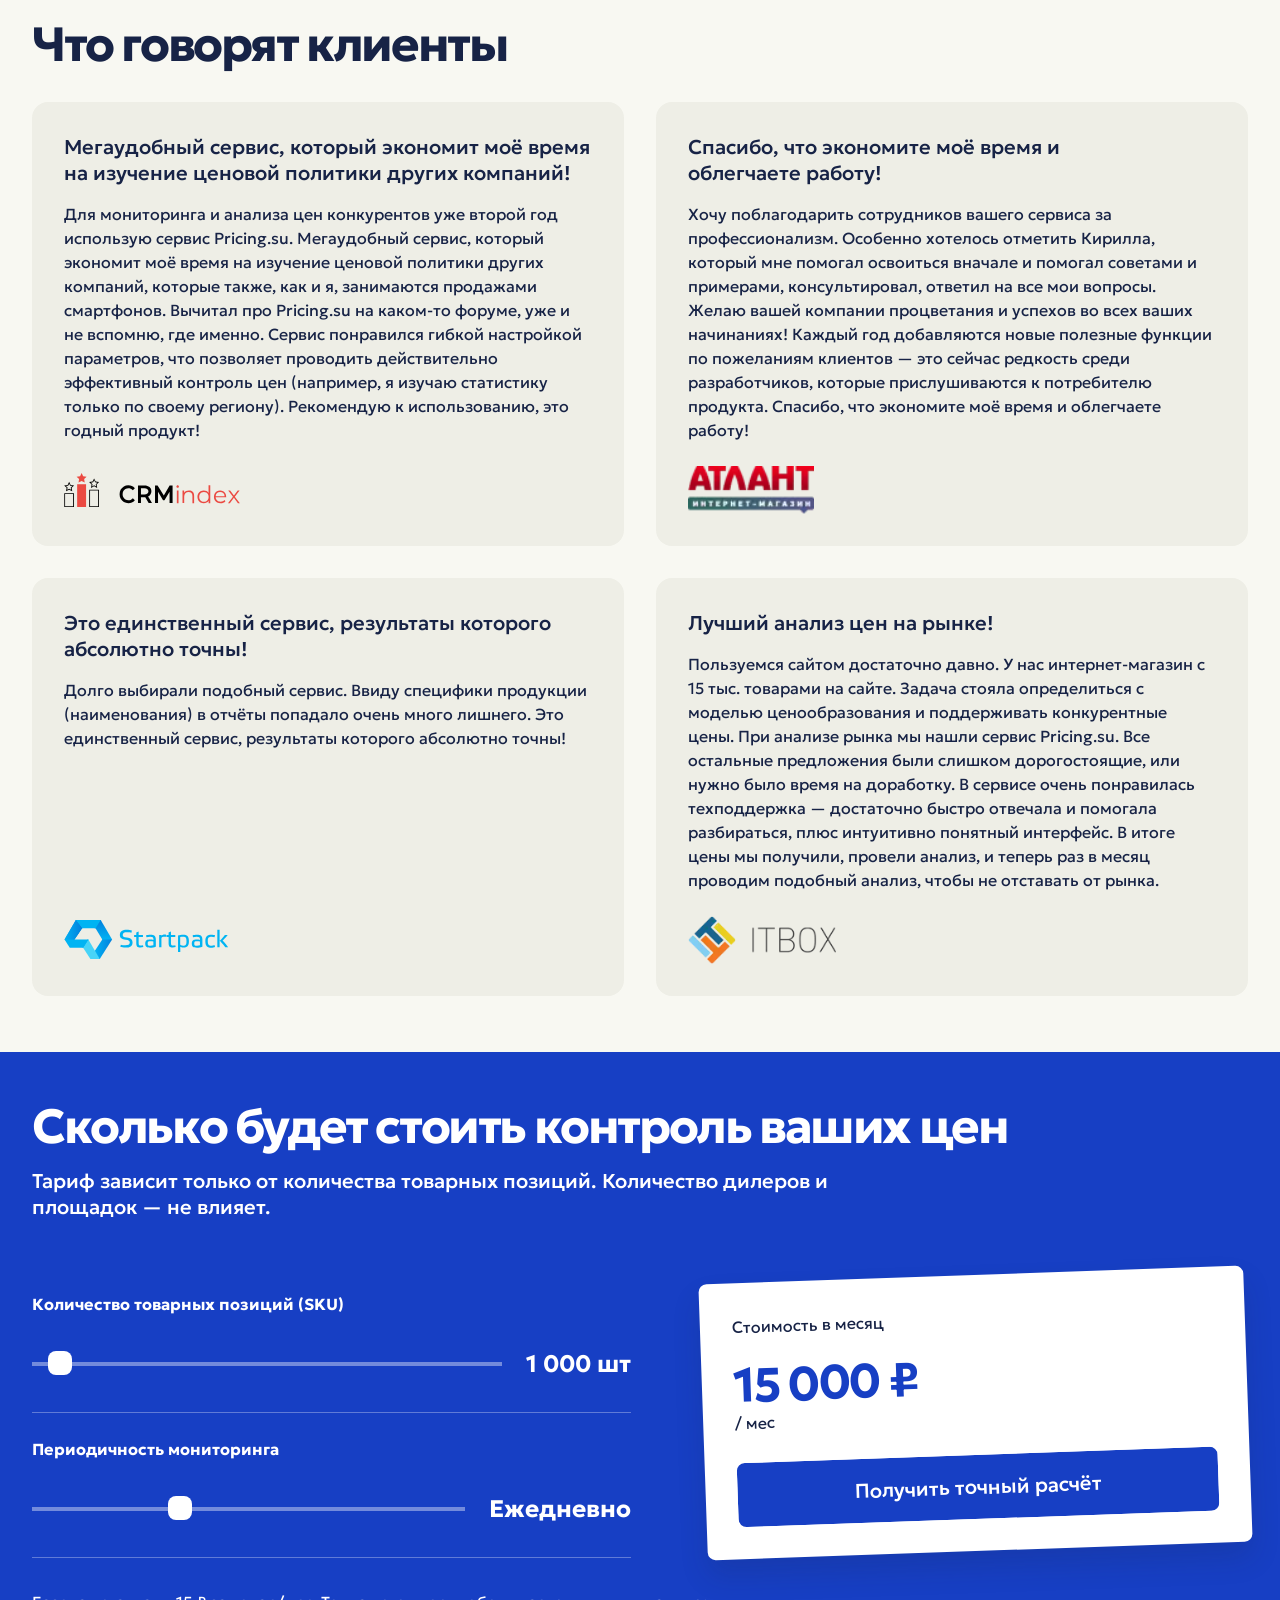
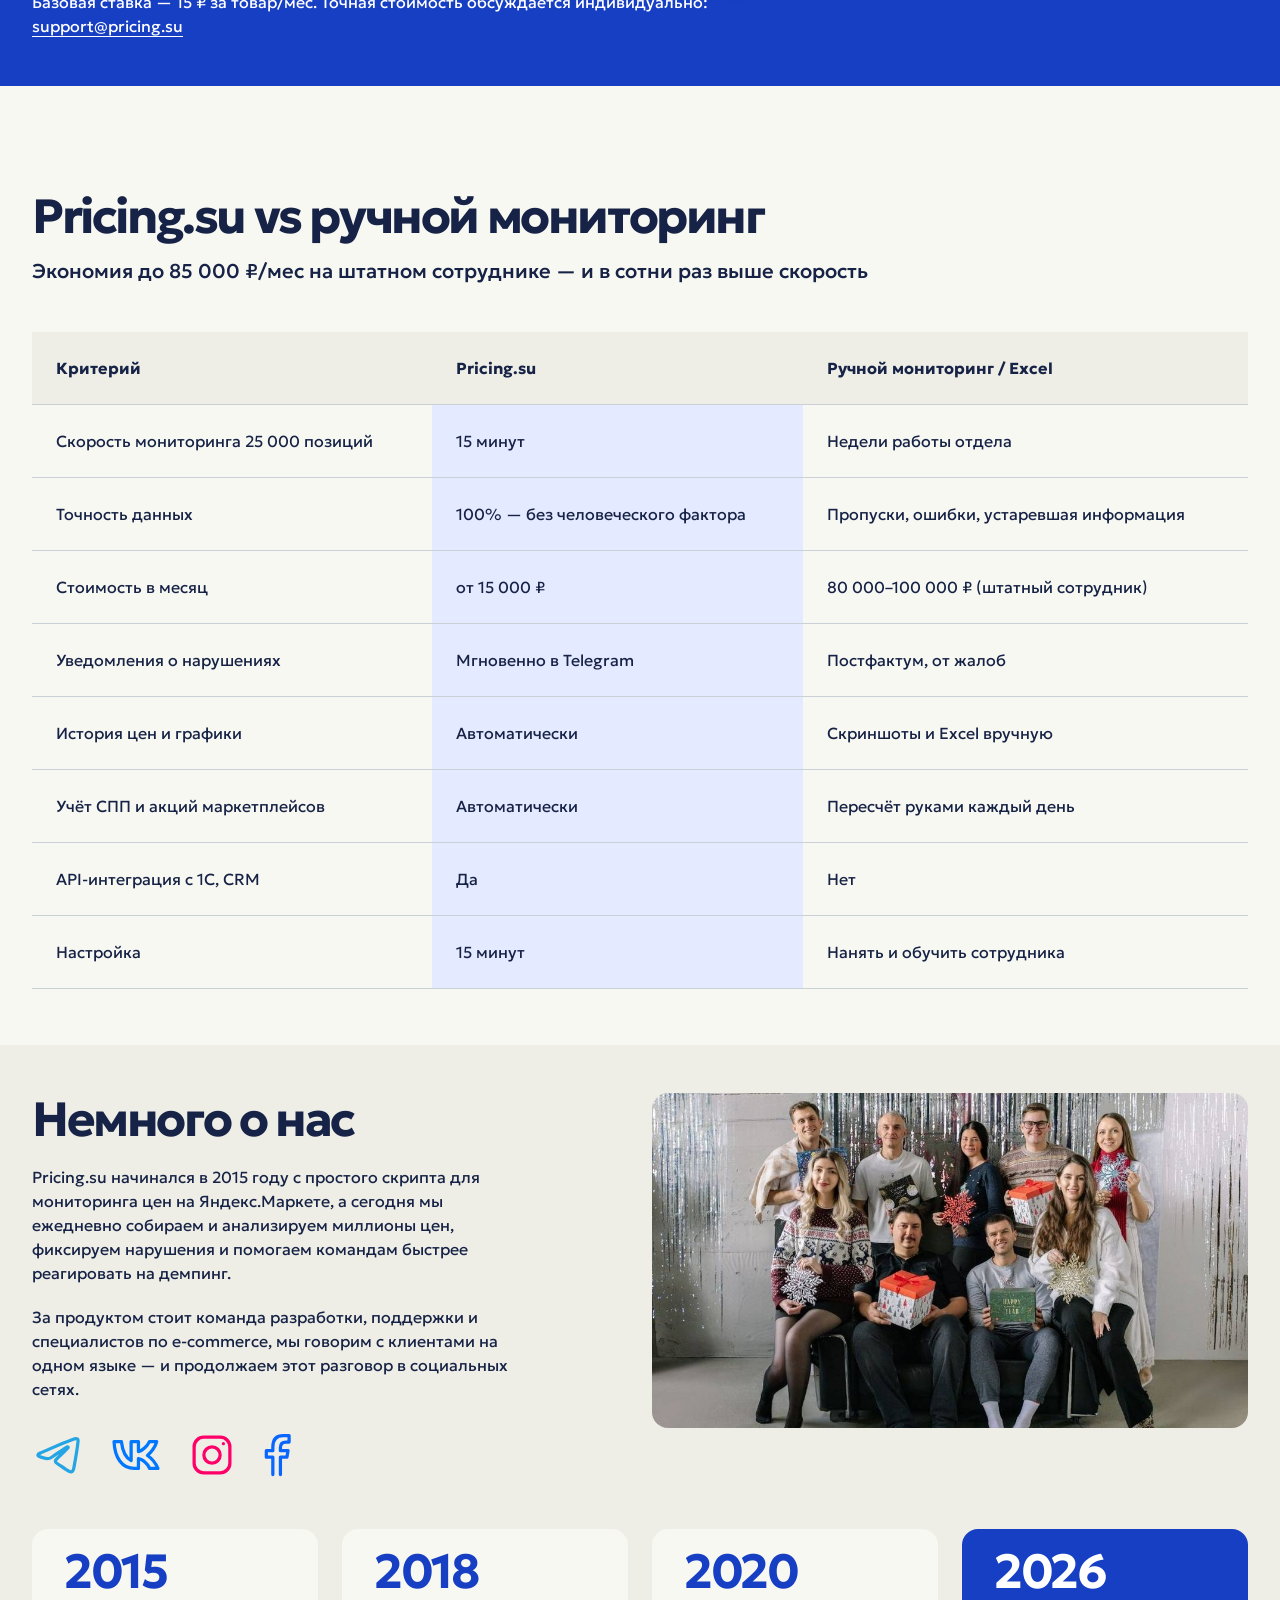
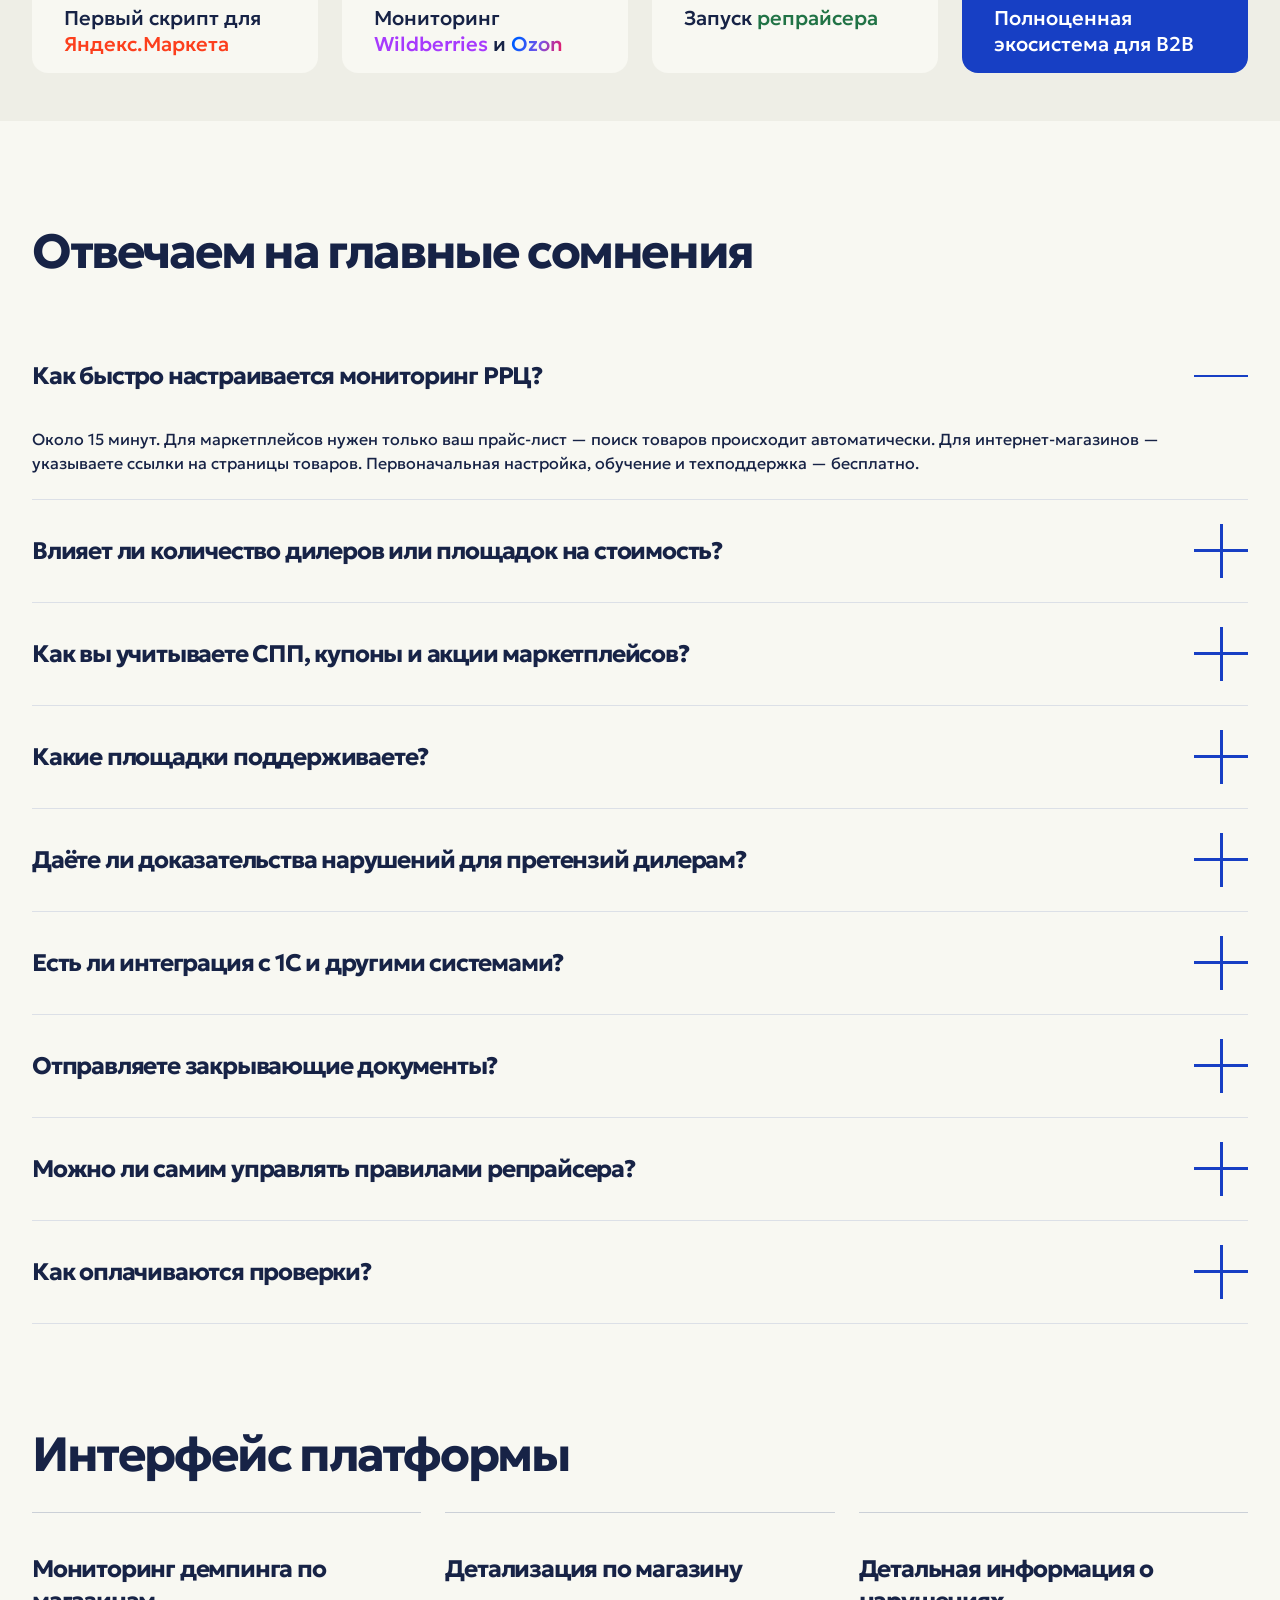
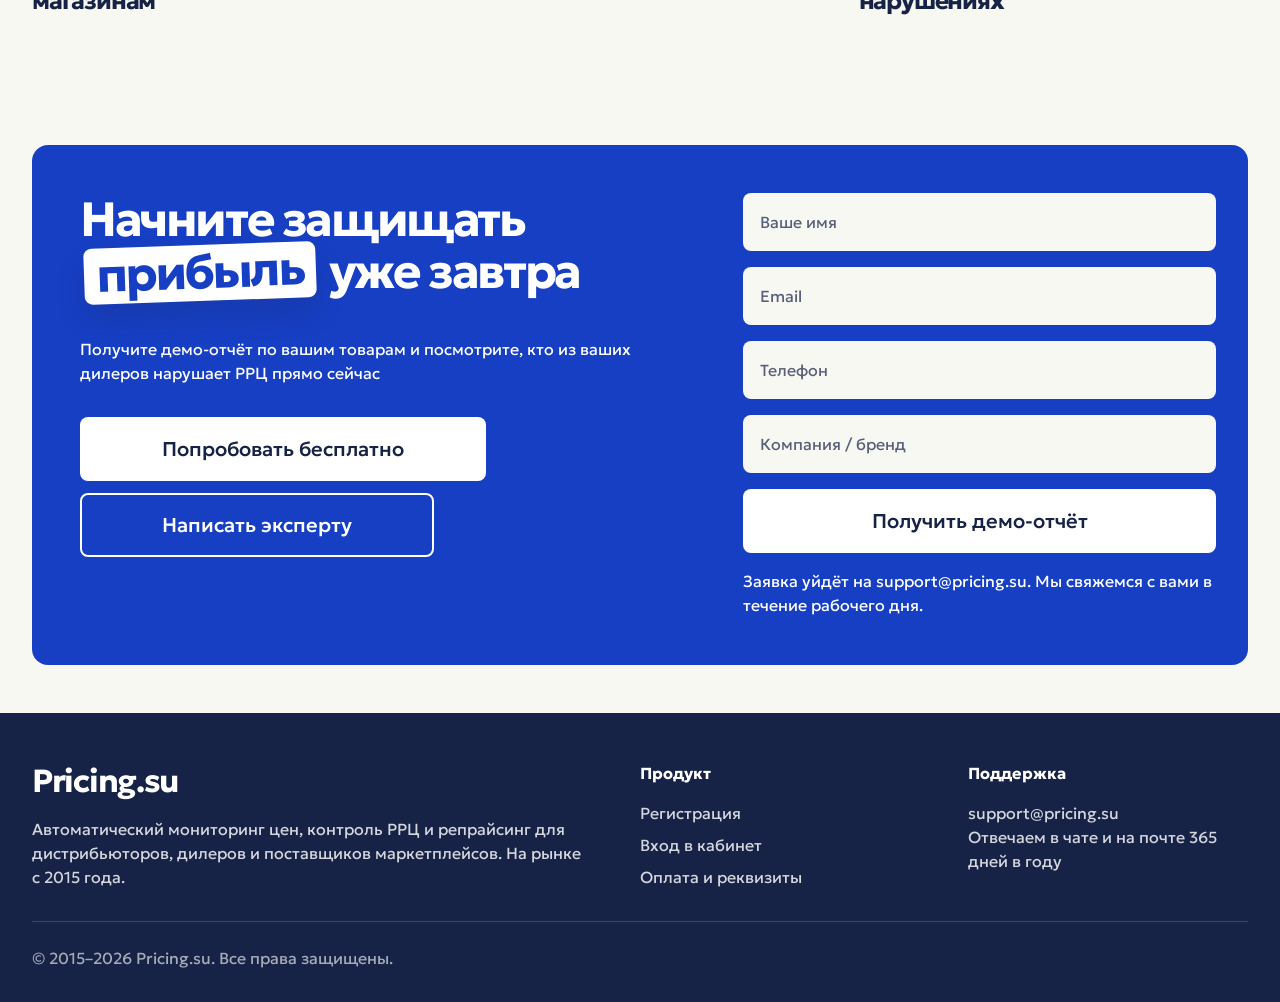
==== commit 820f681f: "Обновить preview: HTML, assets, styleguide, MD для агентов" ====
--- a/index.html
+++ b/index.html
@@ -110,7 +110,7 @@
 section { margin-bottom: var(--section-gap); }
 .section-title { text-align: left; max-width: 26ch; margin-bottom: var(--content-gap); }
 .section-title:has(+ .section-subtitle), .cta-final h2 { margin-bottom: var(--heading-gap); }
-.hero h1, .section-title, .cta-final h2, .pain-card h3, .ui-card h3, .feat-card h3, .term-card h4, .cons-item h4, .how-step h4, .clients-title, .client-card, details summary { text-wrap: balance; overflow-wrap: break-word; }
+.hero h1, .section-title, .cta-final h2, .pain-card h3, .ui-card h3, .feat-card h3, .term-card h4, .cons-item h4, .how-step h4, .block-title, details summary { text-wrap: balance; overflow-wrap: break-word; }
 .section-subtitle { color: var(--text-primary); text-align: left; max-width: 64ch; margin: 0 0 var(--content-gap); }
 .text-muted { color: var(--text-primary); }
 
@@ -120,7 +120,7 @@
 .hero h1 { font: var(--type-display); }
 .section-title, .cta-final h2, .metric-num, .calc-total .price, .tl-year, .how-num, .term-card h4 .term-code { font: var(--type-heading); }
 .pain-card h3, .ui-card h3, .feat-card h3, .term-card h4,
-.cons-item h4, .how-step h4, .clients-title, .foot-brand,
+.cons-item h4, .how-step h4, .block-title, .foot-brand,
 details summary, .gallery-caption, .platform-data-panel > h3, .hero-ticket .price-label,
 .calc-row .val { font: var(--type-title); }
 .hero .sub { font: var(--type-subtitle); letter-spacing: normal; }
@@ -178,7 +178,7 @@
 
 /* Cards and steps */
 .pain-grid { display: grid; grid-template-columns: repeat(2, minmax(0, 1fr)); gap: var(--grid-gap); }
-.audience-grid, .feat-grid, .clients-grid { display: grid; grid-template-columns: repeat(3, minmax(0, 1fr)); gap: var(--grid-gap); }
+.audience-grid, .feat-grid { display: grid; grid-template-columns: repeat(3, minmax(0, 1fr)); gap: var(--grid-gap); }
 .pain-card, .ui-card, .feat-card { border-radius: var(--radius-panel); padding: var(--card-padding); background: var(--surface-section); }
 .pain-card h3, .ui-card h3, .feat-card h3, .term-card h4 { margin-bottom: var(--space-2); }
 .pain-card p, .pain-card .now, .ui-card li, .feat-card p, .cons-item p, .how-step p, .term-card p { color: var(--text-primary); }
@@ -200,9 +200,12 @@
 .term-card:first-child { background: var(--surface-primary); color: var(--text-inverse); }
 .term-card:first-child p { color: inherit; }
 
-/* Clients */
-.clients-grid { margin: 0; }
-.client-card { padding: var(--card-padding); border-radius: var(--radius-panel); background: var(--surface-section); text-align: left; }
+/* Reviews */
+.reviews-grid { display: grid; grid-template-columns: repeat(2, minmax(0, 1fr)); gap: var(--grid-gap); margin: 0; }
+.review-card { display: flex; flex-direction: column; padding: var(--card-padding); border-radius: var(--radius-panel); background: var(--surface-section); text-align: left; }
+.review-card h3 { font: var(--type-subtitle); letter-spacing: normal; text-wrap: pretty; hyphens: none; overflow-wrap: normal; word-break: normal; margin-bottom: var(--space-2); }
+.review-card p { color: var(--text-primary); margin-bottom: var(--space-3); }
+.review-logo { align-self: flex-start; height: 48px; width: auto; max-width: 176px; object-fit: contain; margin-top: auto; }
 
 /* Calculator and comparison */
 .calc-wrap { margin: 0; padding: var(--card-padding); border-radius: var(--radius-panel); background: var(--surface-section); }
@@ -513,11 +516,6 @@
 .term-card h4 .term-code { display: block; color: var(--surface-accent); letter-spacing: var(--tracking-accent); margin-bottom: 24px; }
 .term-card:first-child .term-code { display: table; background: var(--surface-primary); color: var(--text-inverse); padding: 0 16px; border-radius: var(--radius-control); transform: rotate(-2deg); }
 .term-card p { color: var(--text-primary); }
-.clients-grid { gap: 0 24px; }
-.client-card { display: flex; align-items: center; gap: 16px; min-height: 0; padding: 22px 0; border-top: 1px solid var(--border-default); border-radius: 0; background: none; letter-spacing: normal; }
-.client-card > span:not(.client-logo-placeholder) { font: var(--type-title); letter-spacing: var(--tracking-accent); }
-.client-logo-placeholder { flex: 0 0 52px; width: 52px; height: 52px; border-radius: 50%; background: var(--surface-accent); }
-.client-card small { display: block; margin-top: 2px; font: var(--type-body); color: var(--text-secondary); letter-spacing: normal; }
 .calc-bg { padding: var(--panel-padding-y) 0; margin-top: 0; background: var(--surface-accent); color: #fff; }
 .calc-bg .section-title { max-width: none; }
 .calc-bg .section-subtitle { color: var(--text-inverse); }
@@ -566,7 +564,7 @@
 .tl-item:last-child .tl-year { color: #fff; }
 .tl-item:last-child .tl-desc { color: var(--text-inverse); }
 .platform-data-group h3,
-#how .metrics .clients-title { font: var(--type-subtitle); letter-spacing: normal; }
+#how .metrics .block-title { font: var(--type-subtitle); letter-spacing: normal; }
 .faq-section > .container { grid-template-columns: 1fr; gap: 48px; }
 .faq-section .section-title { max-width: none; margin-bottom: 0; }
 .faq-list { padding: 0; }
@@ -612,9 +610,8 @@
   #demo { padding: var(--panel-padding-y) 0; }
 }
 :is(.section-title, .cta-final h2, .pain-card h3, .ui-card h3, .feat-card h3, .term-card h4,
-.cons-item h4, .how-step h4, .clients-title, details summary,
-.gallery-caption, .platform-data-panel > h3, .hero-ticket .price-label,
-.client-card > span:not(.client-logo-placeholder)) {
+.cons-item h4, .how-step h4, .block-title, details summary,
+.gallery-caption, .platform-data-panel > h3, .hero-ticket .price-label) {
   letter-spacing: var(--tracking-accent);
 }
 #economy .about-text { display: grid; grid-template-columns: repeat(2, minmax(0, 1fr)); gap: 24px; align-items: stretch; }
@@ -671,7 +668,7 @@
 #consequences .section-title { max-width: none; white-space: nowrap; }
 #platforms { background: var(--surface-page); }
 #consequences > .container { display: block; }
-#consequences .clients-title { margin-top: 64px; }
+#consequences .block-title { margin-top: 64px; }
 #consequences .domino-grid { margin-top: 24px; }
 #consequences .domino-grid .ui-badge { align-self: center; }
 #consequences .domino-grid .ui-card > p { font: var(--type-subtitle); letter-spacing: normal; }
@@ -824,7 +821,7 @@
     background: #f7f2e8;
   }
   #consequences .domino-panel .section-title { text-align: center; }
-  #consequences .domino-panel .clients-title { margin: 32px 0 0; text-align: center; color: var(--surface-primary); }
+  #consequences .domino-panel .block-title { margin: 32px 0 0; text-align: center; color: var(--surface-primary); }
   #consequences .domino-stage { margin-inline: 0; padding-inline: 0; overflow: visible; }
   #consequences .domino-stage-inner {
     min-width: 0;
@@ -860,7 +857,7 @@
   .hero-orbit-track { width: min(760px, 140vw); height: 340px; right: -180px; bottom: -40px; }
   .metrics-grid { grid-template-columns: repeat(2, minmax(0, 1fr)); gap: 20px; padding: 32px var(--card-padding); }
   .metric-num { white-space: normal; }
-  .pain-grid, .audience-grid, .feat-grid, .terms-cards, .clients-grid, .gallery-grid, .foot-grid {
+  .pain-grid, .audience-grid, .feat-grid, .terms-cards, .gallery-grid, .foot-grid {
     grid-template-columns: repeat(2, minmax(0, 1fr));
   }
   #how .metrics > div { width: fit-content; max-width: 100%; }
@@ -961,7 +958,7 @@
   .hero-cta { flex-direction: column; align-items: stretch; }
   .hero-cta .btn { max-width: none; width: 100%; }
   .metrics-grid { grid-template-columns: minmax(0, 1fr); gap: 24px; }
-  .pain-grid, .audience-grid, .feat-grid, .terms-cards, .clients-grid, .how-grid, .gallery-grid, .foot-grid,
+  .pain-grid, .audience-grid, .feat-grid, .terms-cards, .reviews-grid, .how-grid, .gallery-grid, .foot-grid,
   #how .how-grid, #how .how-layout .how-grid, #how .how-showcase, #economy .about-text, .platform-data-groups, .about-grid {
     grid-template-columns: minmax(0, 1fr);
   }
@@ -975,7 +972,7 @@
     background: #f7f2e8;
   }
   #consequences .domino-panel .section-title { text-align: center; }
-  #consequences .domino-panel .clients-title { margin: 24px 0 0; text-align: center; }
+  #consequences .domino-panel .block-title { margin: 24px 0 0; text-align: center; }
   #consequences .domino-stage { margin-inline: 0; padding-inline: 0; overflow: visible; }
   #consequences .domino-stage-inner { width: 100%; padding: 12px 0; container-type: inline-size; container-name: domino; }
   #consequences .domino-grid { width: 100%; grid-template-columns: repeat(4, minmax(0, 1fr)); gap: 12px; }
@@ -1298,17 +1295,31 @@
   </div>
 </section>
 
-<!-- NICHES -->
+<!-- REVIEWS -->
 <section id="industries">
   <div class="container">
-    <h2 class="section-title">С кем мы работаем</h2>
-    <div class="clients-grid">
-      <div class="client-card"><span class="client-logo-placeholder" aria-hidden="true"></span><span>ООО «Сэльвин»</span></div>
-      <div class="client-card"><span class="client-logo-placeholder" aria-hidden="true"></span><span>ТЕХНОНИКОЛЬ<small>производитель стройматериалов</small></span></div>
-      <div class="client-card"><span class="client-logo-placeholder" aria-hidden="true"></span><span>KUDO<small>производитель автохимии</small></span></div>
-      <div class="client-card"><span class="client-logo-placeholder" aria-hidden="true"></span><span>Дистрибьютор Bosch</span></div>
-      <div class="client-card"><span class="client-logo-placeholder" aria-hidden="true"></span><span>Поставщик Grohe<small>сантехника</small></span></div>
-      <div class="client-card"><span class="client-logo-placeholder" aria-hidden="true"></span><span>Официальный импортер<small>итальянской сантехники</small></span></div>
+    <h2 class="section-title">Что говорят клиенты</h2>
+    <div class="reviews-grid">
+      <div class="review-card">
+        <h3>Мегаудобный сервис, который экономит моё время на изучение ценовой политики других компаний!</h3>
+        <p>Для мониторинга и анализа цен конкурентов уже второй год использую сервис Pricing.su. Мегаудобный сервис, который экономит моё время на изучение ценовой политики других компаний, которые также, как и я, занимаются продажами смартфонов. Вычитал про Pricing.su на каком-то форуме, уже и не вспомню, где именно. Сервис понравился гибкой настройкой параметров, что позволяет проводить действительно эффективный контроль цен (например, я изучаю статистику только по своему региону). Рекомендую к использованию, это годный продукт!</p>
+        <img class="review-logo" src="assets/review-crmindex.svg" alt="CRMIndex" loading="lazy">
+      </div>
+      <div class="review-card">
+        <h3>Спасибо, что экономите моё время и облегчаете работу!</h3>
+        <p>Хочу поблагодарить сотрудников вашего сервиса за профессионализм. Особенно хотелось отметить Кирилла, который мне помогал освоиться вначале и помогал советами и примерами, консультировал, ответил на все мои вопросы. Желаю вашей компании процветания и успехов во всех ваших начинаниях! Каждый год добавляются новые полезные функции по пожеланиям клиентов — это сейчас редкость среди разработчиков, которые прислушиваются к потребителю продукта. Спасибо, что экономите моё время и облегчаете работу!</p>
+        <img class="review-logo" src="assets/review-atlant.webp" alt="Интернет-магазин «Атлант»" loading="lazy">
+      </div>
+      <div class="review-card">
+        <h3>Это единственный сервис, результаты которого абсолютно точны!</h3>
+        <p>Долго выбирали подобный сервис. Ввиду специфики продукции (наименования) в отчёты попадало очень много лишнего. Это единственный сервис, результаты которого абсолютно точны!</p>
+        <img class="review-logo" src="assets/review-starpack.svg" alt="StartPack" loading="lazy">
+      </div>
+      <div class="review-card">
+        <h3>Лучший анализ цен на рынке!</h3>
+        <p>Пользуемся сайтом достаточно давно. У нас интернет-магазин с 15 тыс. товарами на сайте. Задача стояла определиться с моделью ценообразования и поддерживать конкурентные цены. При анализе рынка мы нашли сервис Pricing.su. Все остальные предложения были слишком дорогостоящие, или нужно было время на доработку. В сервисе очень понравилась техподдержка — достаточно быстро отвечала и помогала разбираться, плюс интуитивно понятный интерфейс. В итоге цены мы получили, провели анализ, и теперь раз в месяц проводим подобный анализ, чтобы не отставать от рынка.</p>
+        <img class="review-logo" src="assets/review-itbox.webp" alt="ITBox" loading="lazy">
+      </div>
     </div>
   </div>
 </section>
@@ -1479,7 +1490,7 @@
 
       <form class="form-wrap" id="leadForm" onsubmit="return sendLead(event)">
         <input type="text" id="lf_name" placeholder="Ваше имя" required>
-        <input type="email" id="lf_email" placeholder="Корпоративный email" required>
+        <input type="email" id="lf_email" placeholder="Email" required>
         <input type="tel" id="lf_phone" placeholder="Телефон">
         <input type="text" id="lf_company" placeholder="Компания / бренд">
         <button type="submit" class="btn btn-cta">Получить демо-отчёт</button>
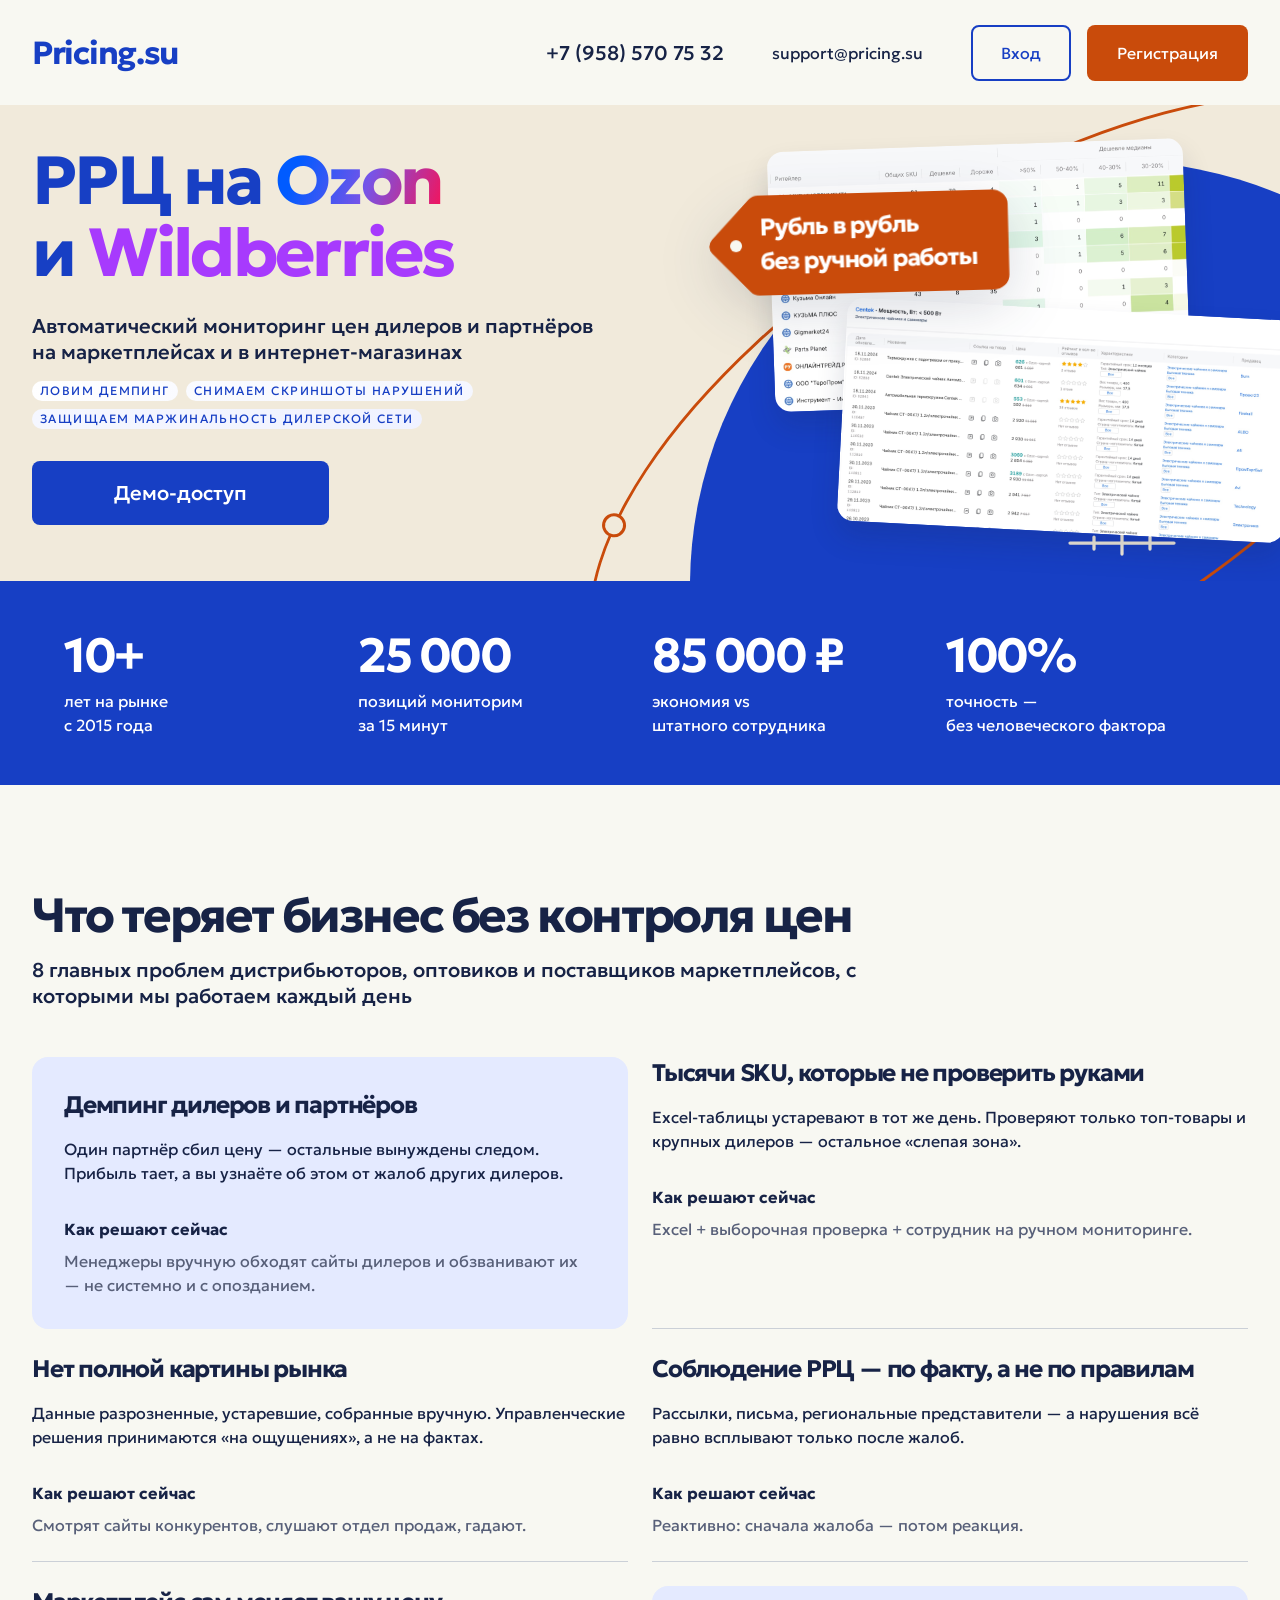
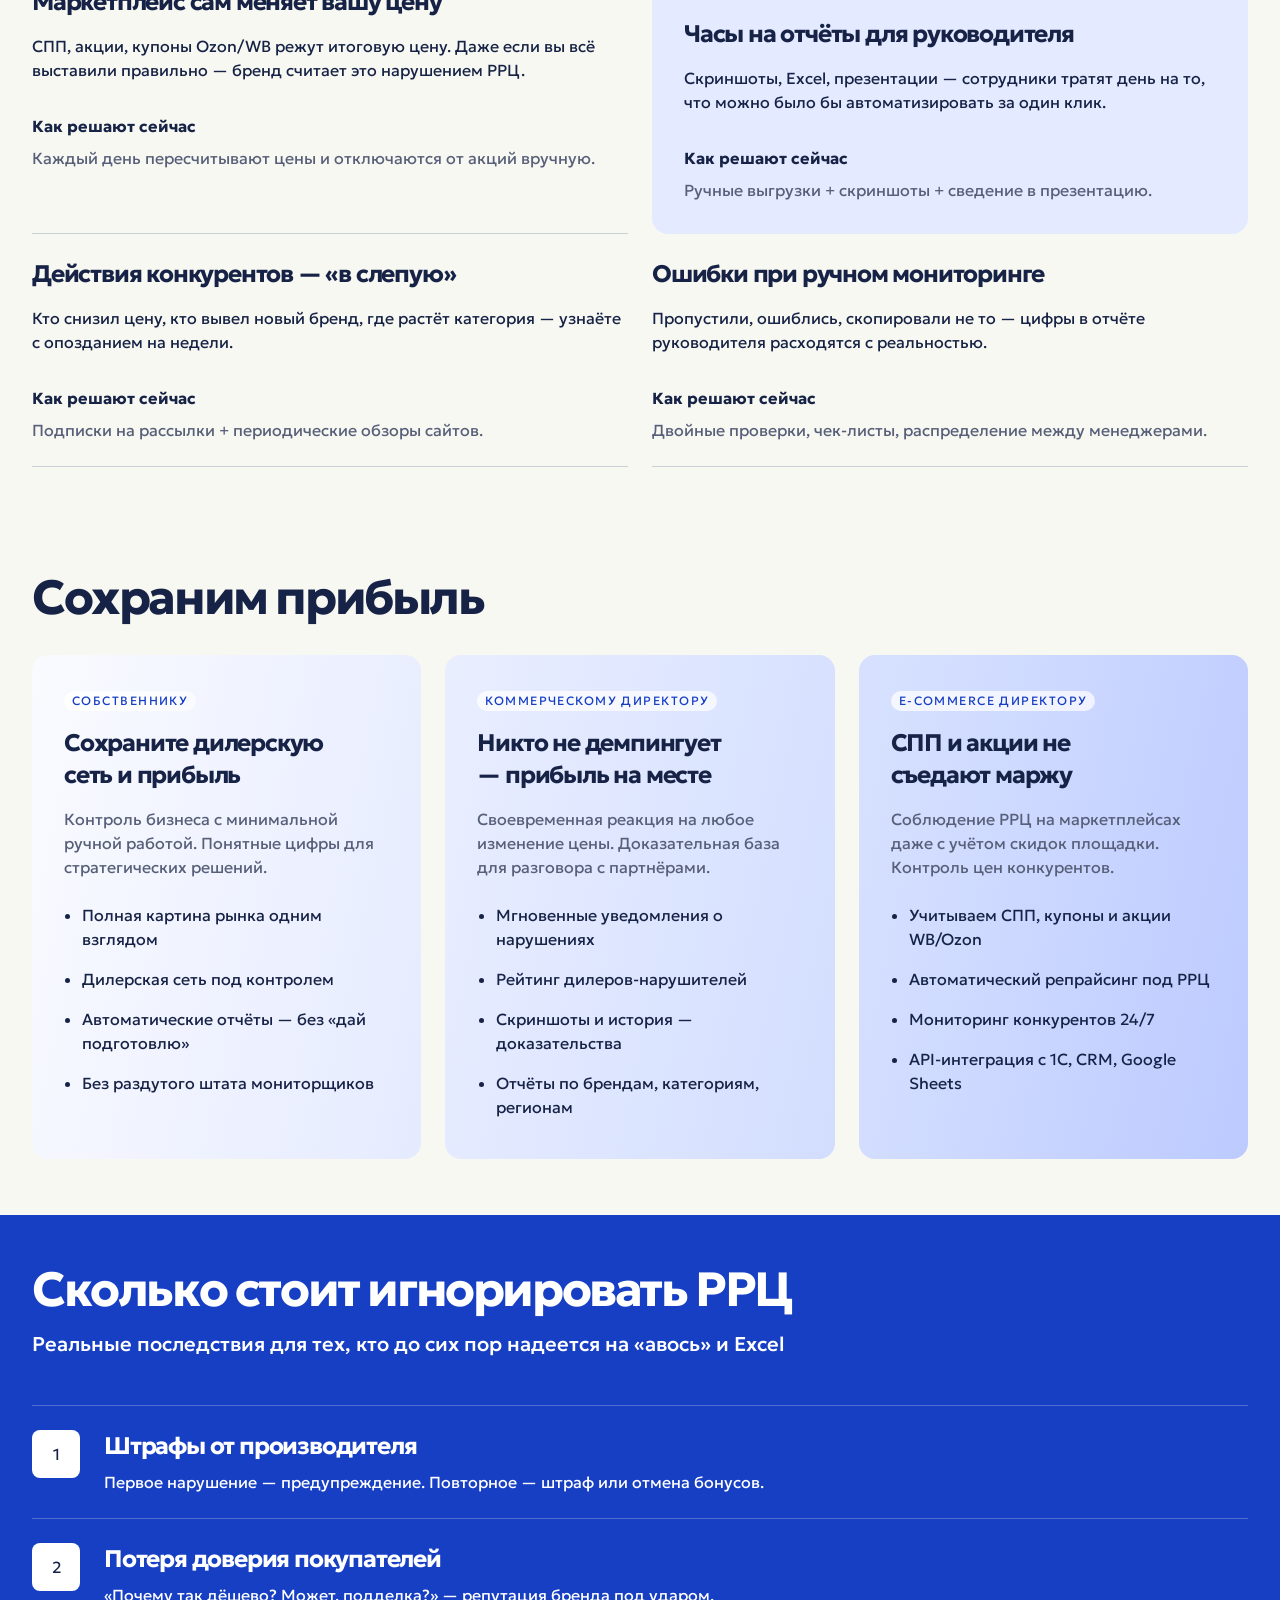
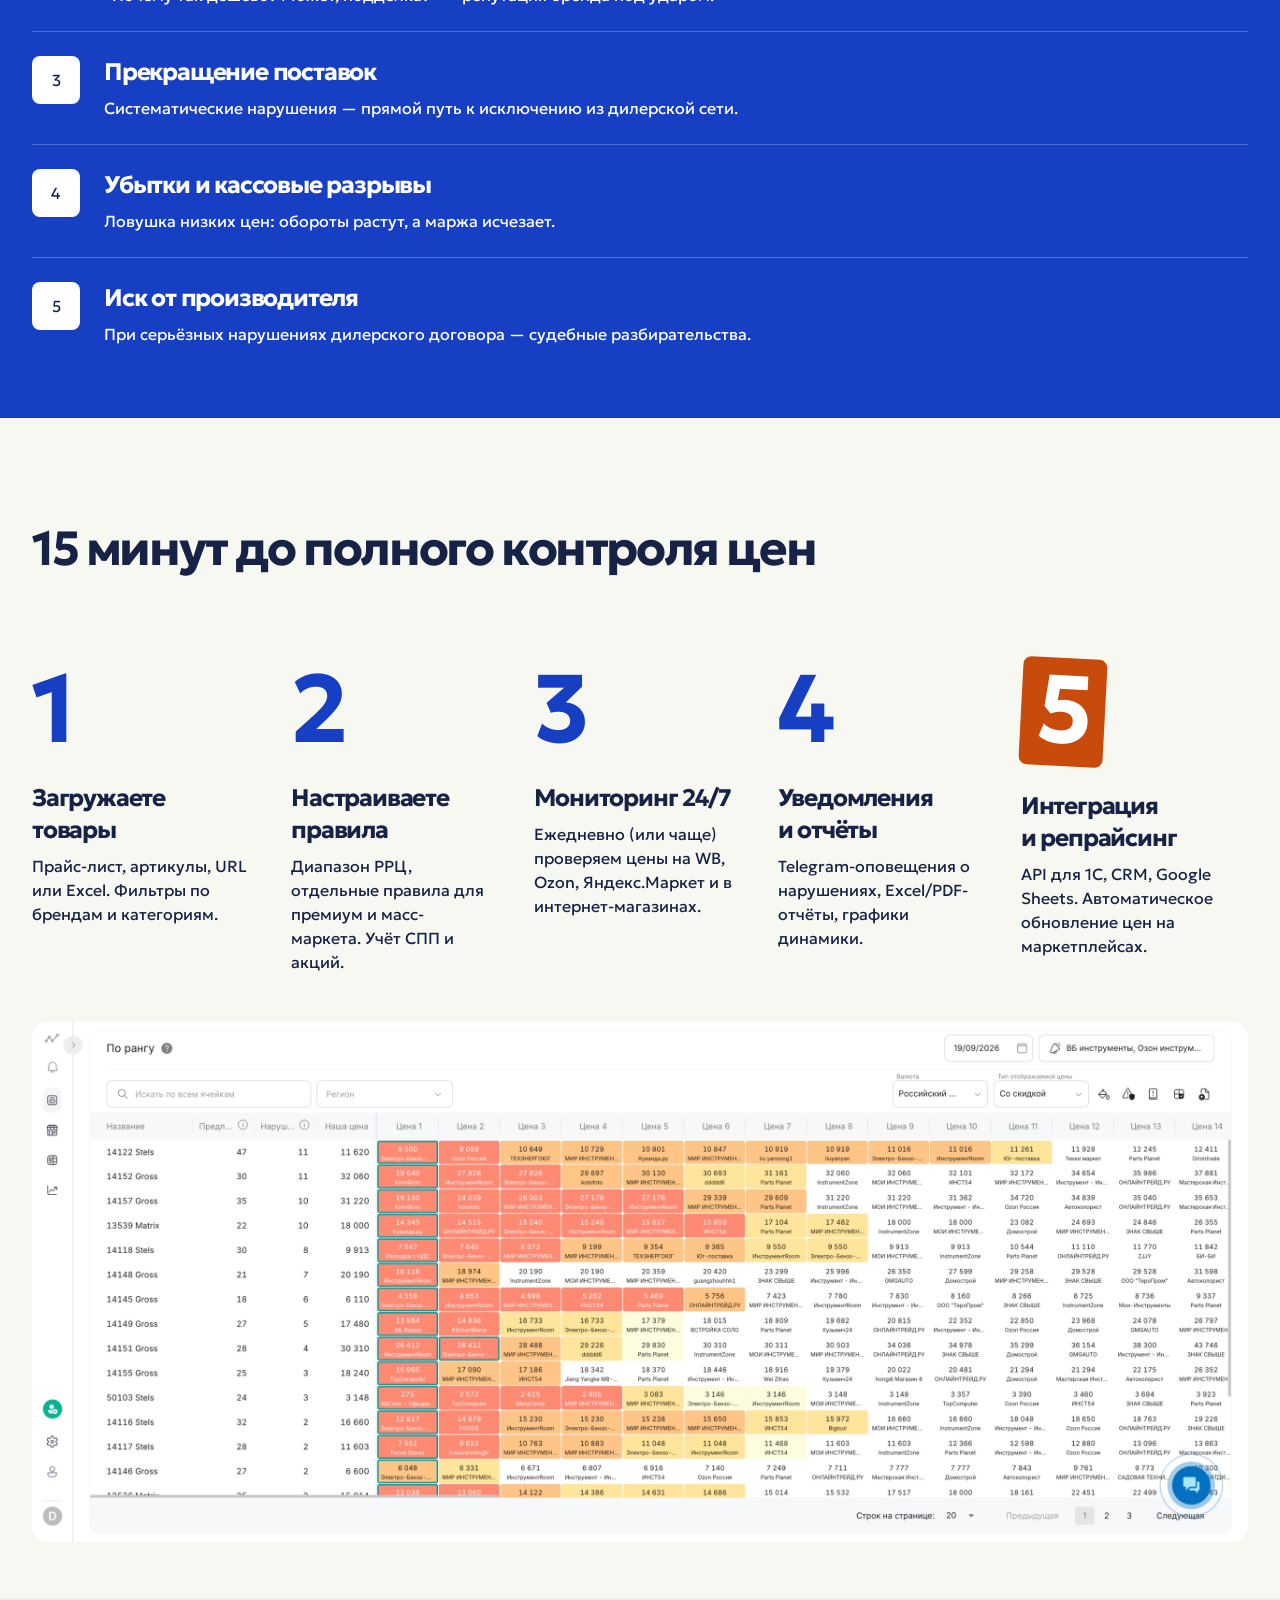
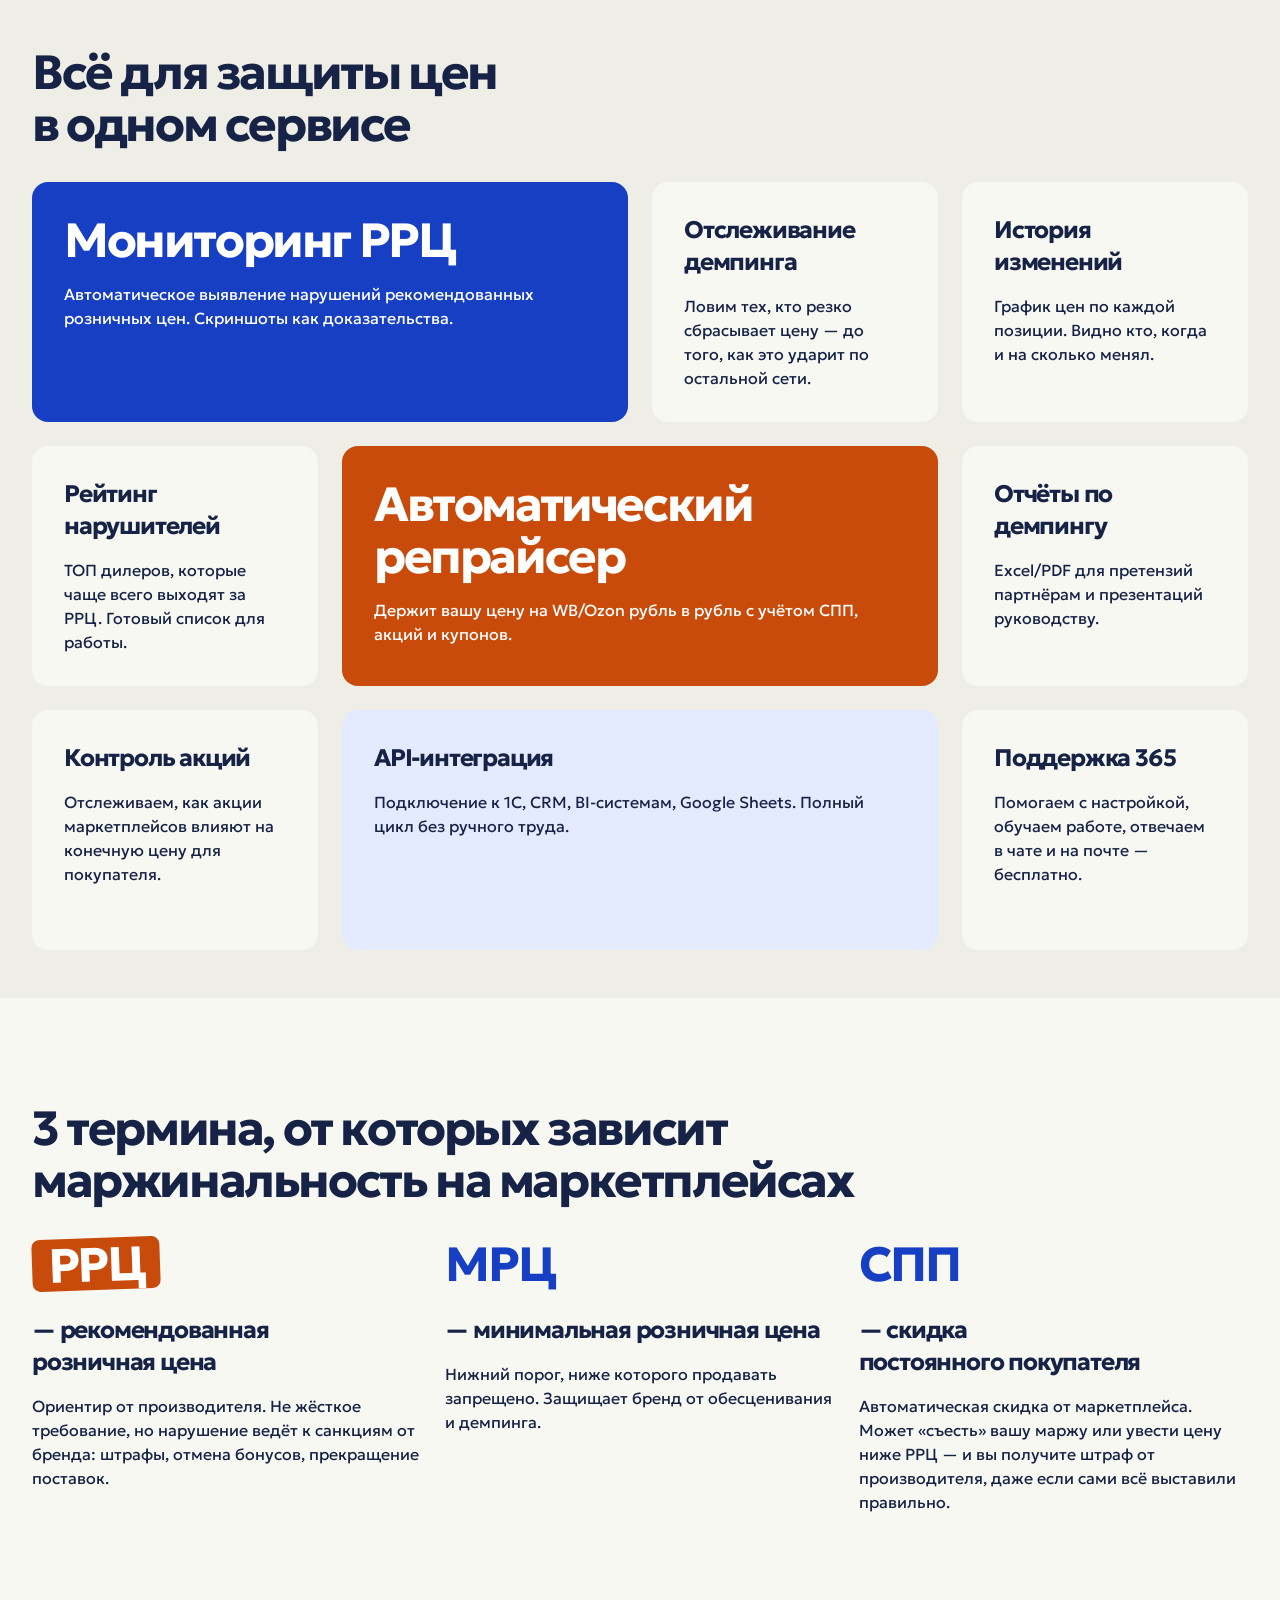
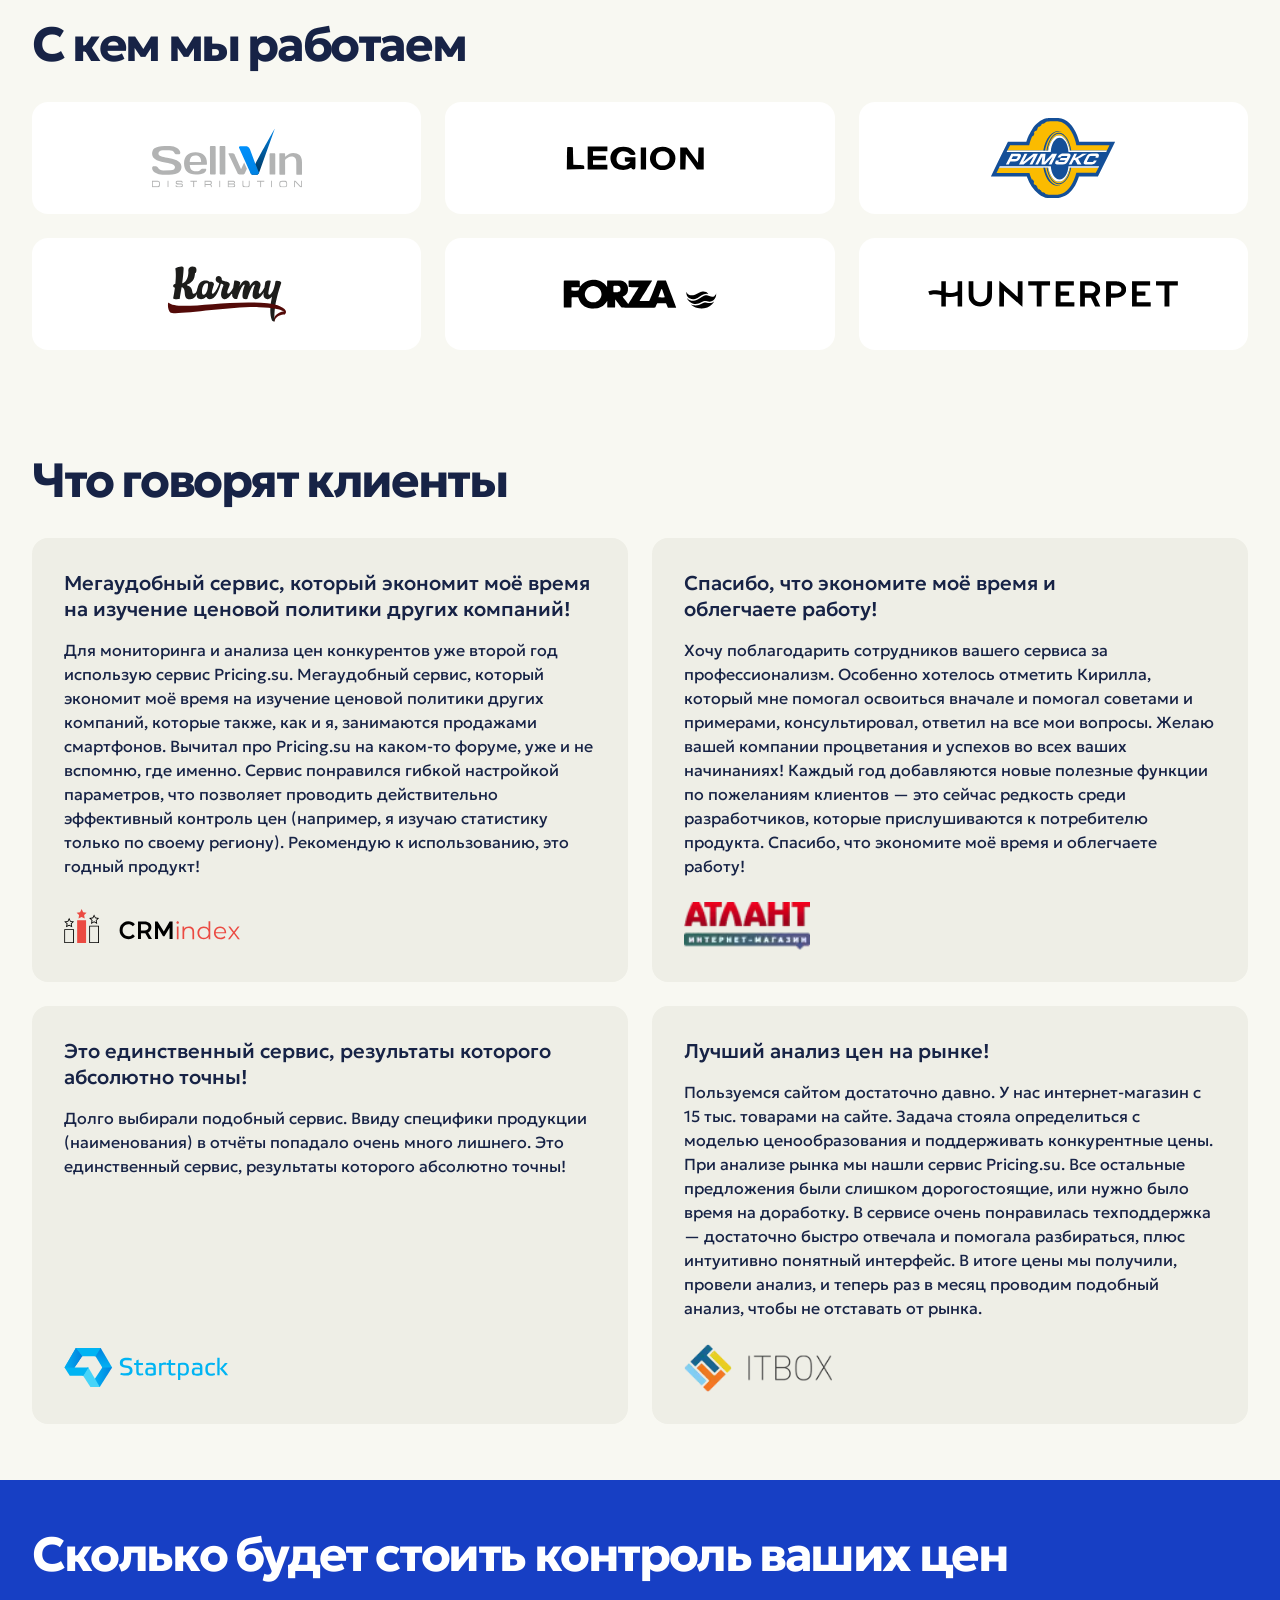
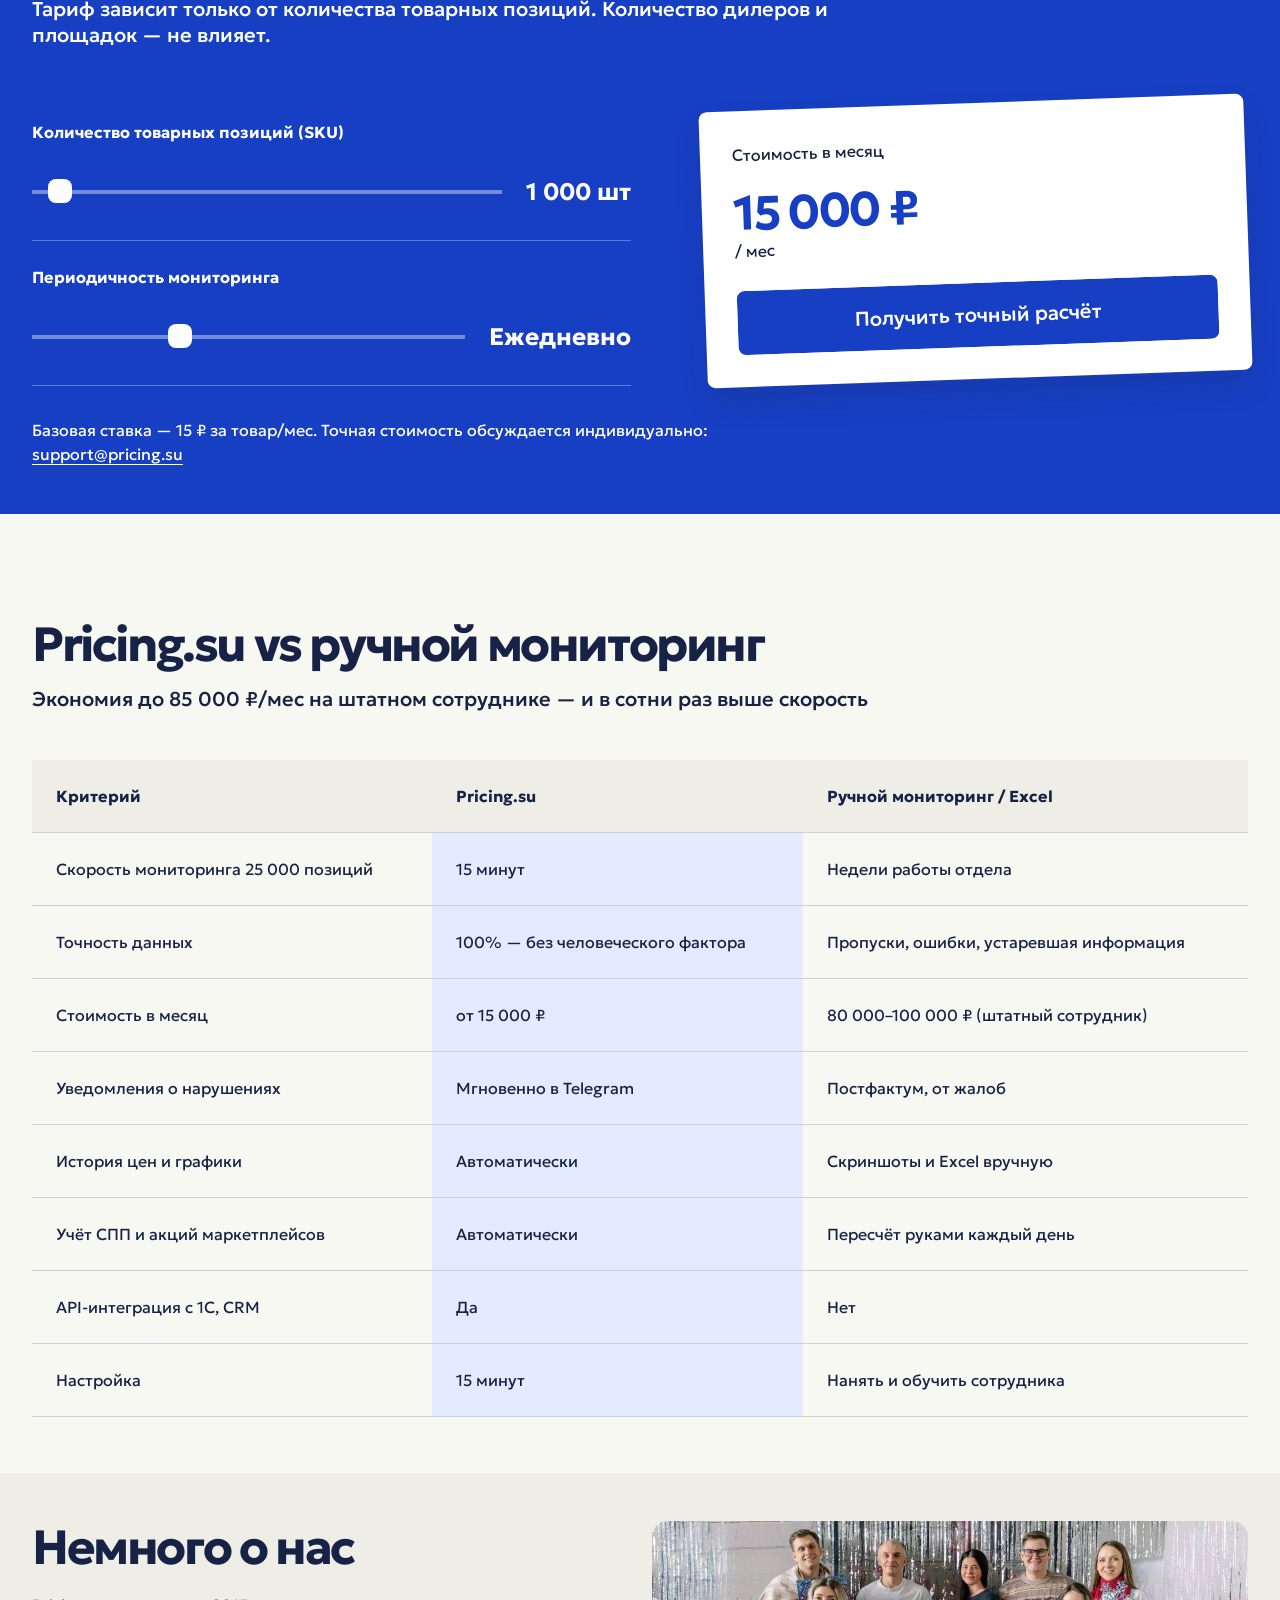
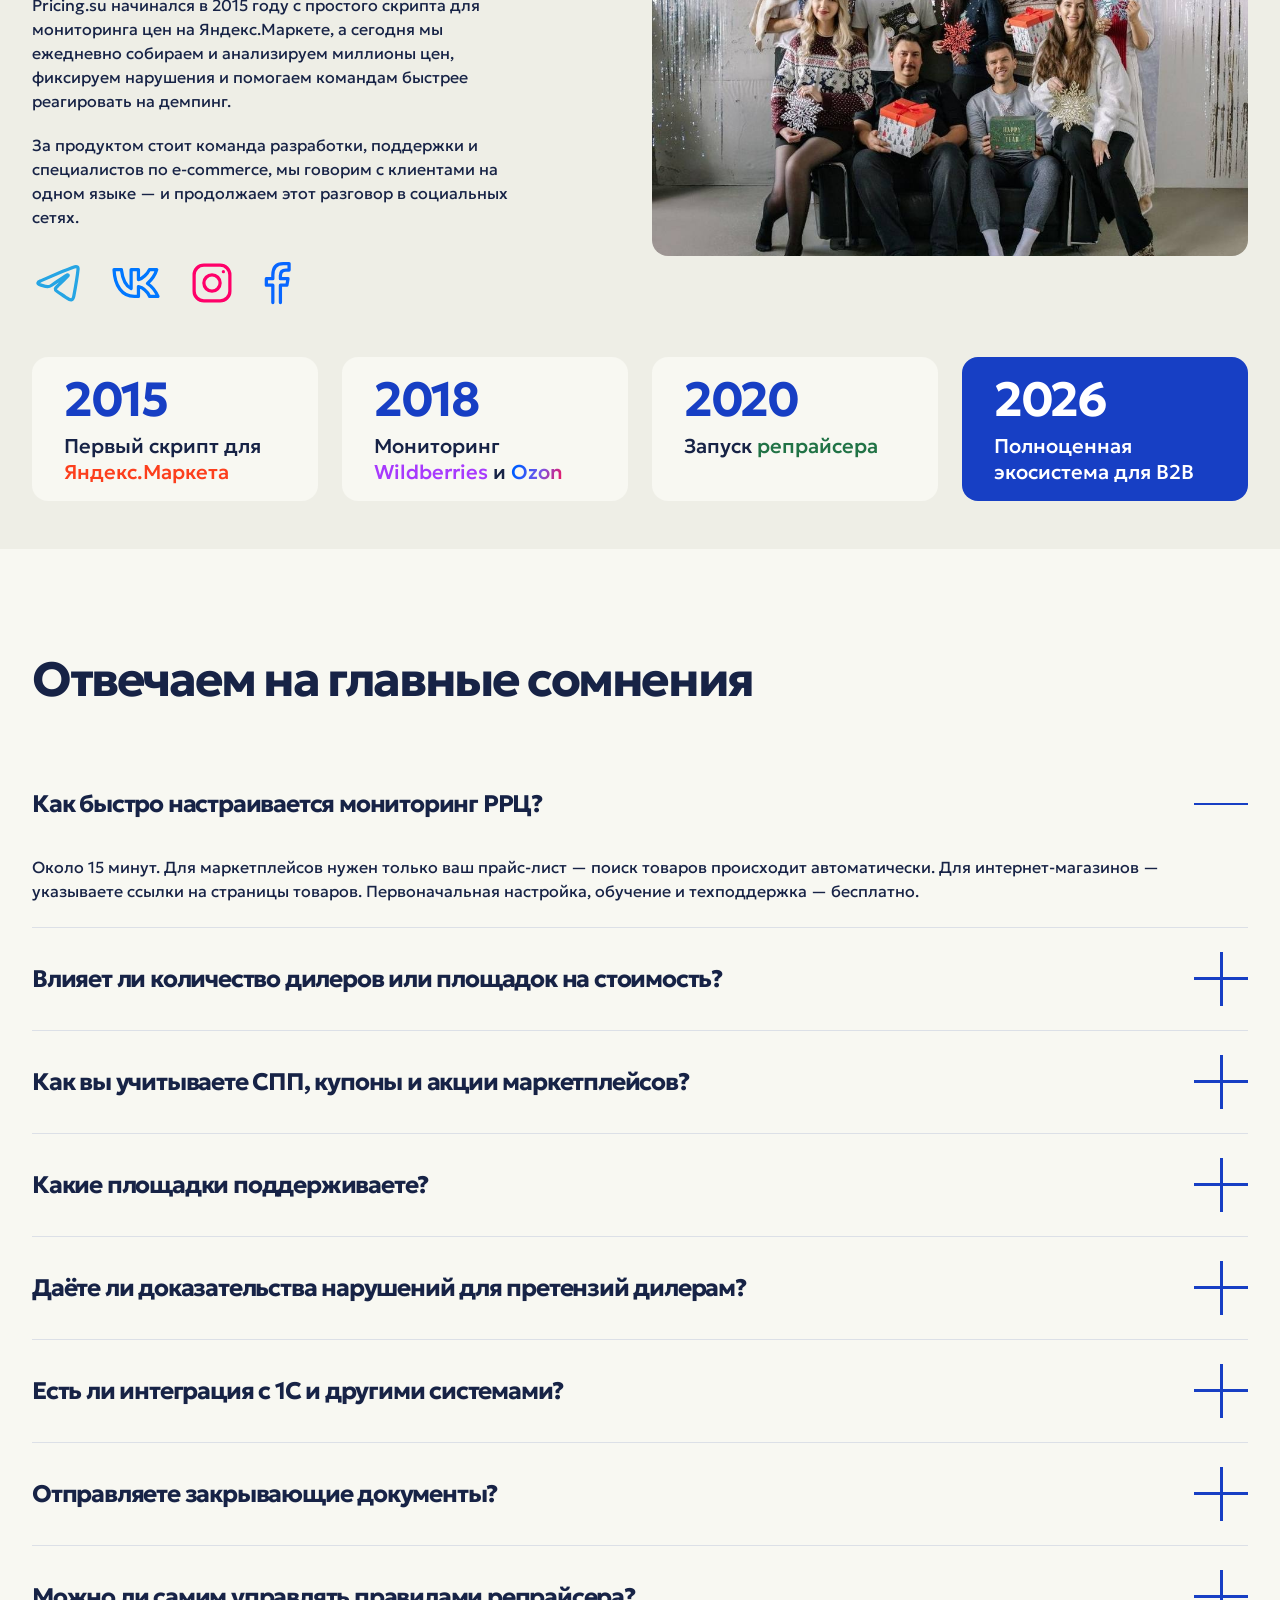
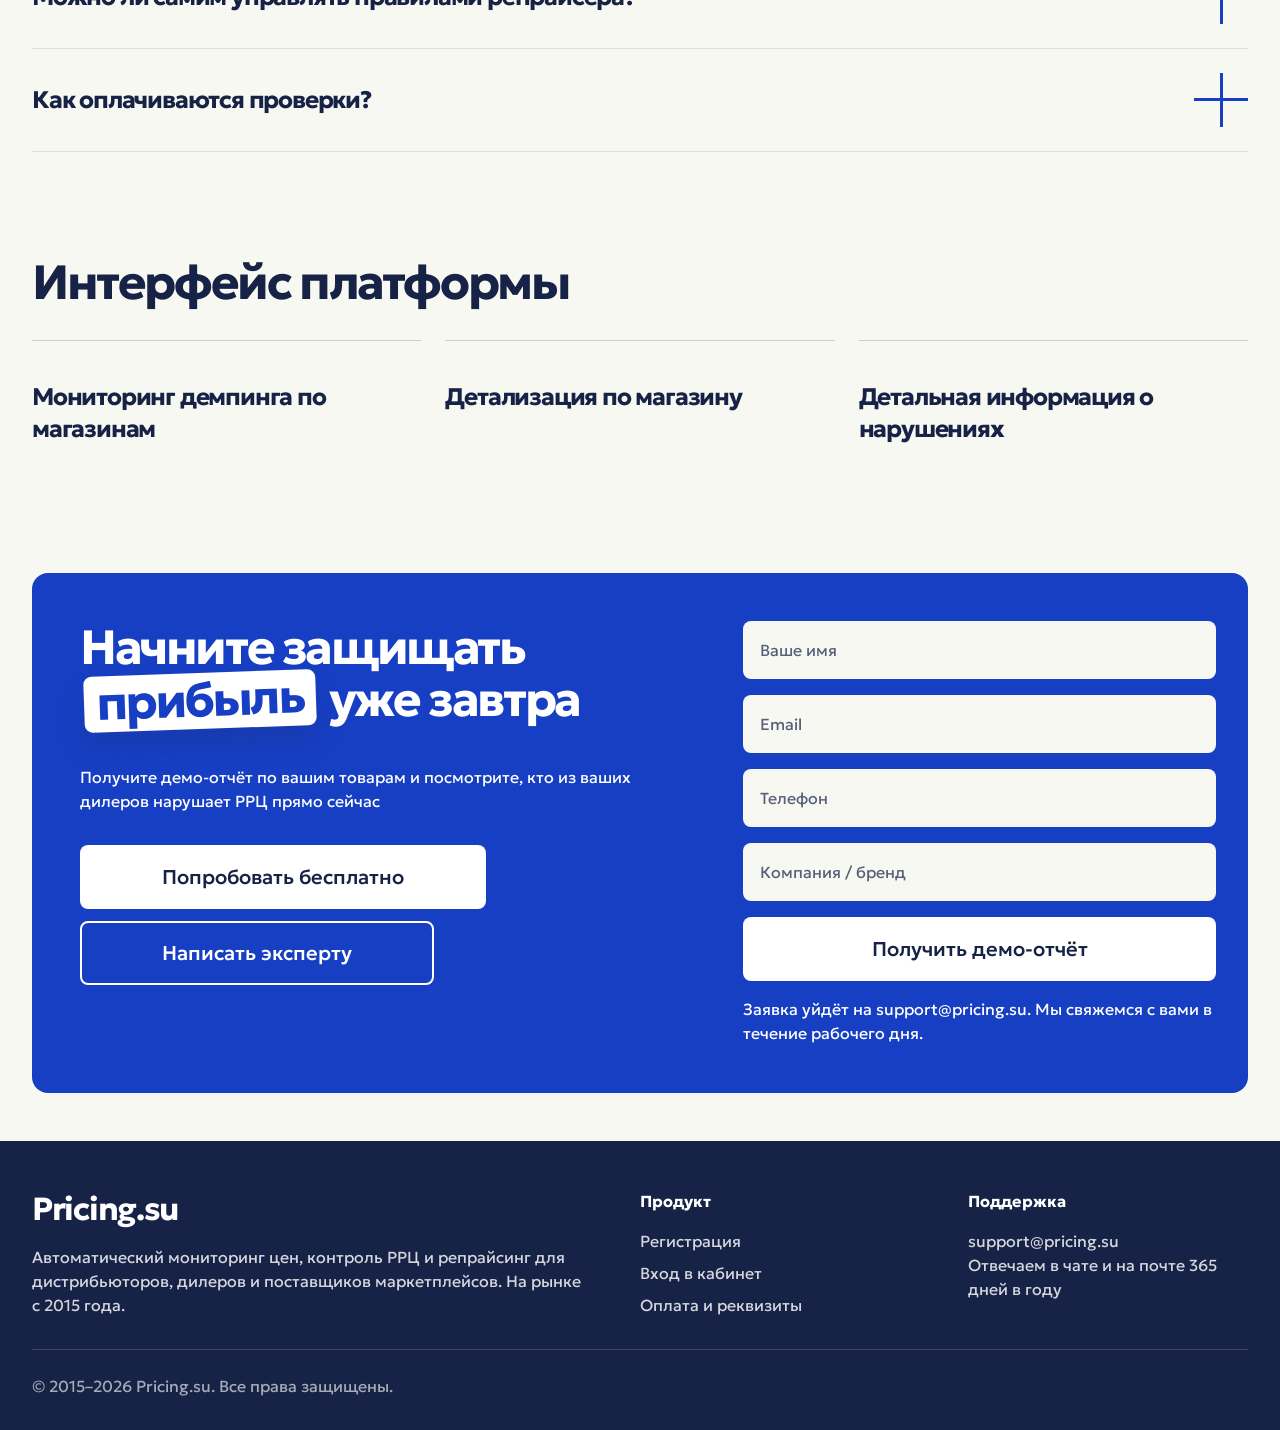
==== commit 616b461e: "Обновить preview" ====
--- a/index.html
+++ b/index.html
@@ -200,6 +200,18 @@
 .term-card:first-child { background: var(--surface-primary); color: var(--text-inverse); }
 .term-card:first-child p { color: inherit; }
 
+/* Clients */
+.clients-logo-grid { display: grid; grid-template-columns: repeat(3, minmax(0, 1fr)); gap: var(--grid-gap); list-style: none; margin: 0; padding: 0; }
+.clients-logo-item { display: flex; align-items: center; justify-content: center; min-height: 112px; padding: var(--card-padding); border-radius: var(--radius-panel); background: #fff; overflow: visible; }
+.clients-logo-mark { display: flex; align-items: center; justify-content: center; width: 176px; height: 48px; flex-shrink: 0; overflow: visible; }
+.clients-logo-mark img { display: block; width: 100%; height: 100%; object-fit: contain; object-position: center; transform: scale(var(--client-logo-scale, 1)); transform-origin: center; }
+.clients-logo-mark--sellwin { --client-logo-scale: 1.23; }
+.clients-logo-mark--legion { --client-logo-scale: 3.16; }
+.clients-logo-mark--rimex { --client-logo-scale: 1.68; }
+.clients-logo-mark--karmy { --client-logo-scale: 2.58; }
+.clients-logo-mark--forza { --client-logo-scale: 0.87; }
+.clients-logo-mark--hunterpet { --client-logo-scale: 1.43; }
+
 /* Reviews */
 .reviews-grid { display: grid; grid-template-columns: repeat(2, minmax(0, 1fr)); gap: var(--grid-gap); margin: 0; }
 .review-card { display: flex; flex-direction: column; padding: var(--card-padding); border-radius: var(--radius-panel); background: var(--surface-section); text-align: left; }
@@ -362,14 +374,23 @@
 #comparison + .about-bg { padding-top: var(--panel-padding-y); }
 #comparison + .about-bg { padding-bottom: var(--panel-padding-y); background: var(--surface-section); }
 #pain-points + #audience,
-#terms + #industries,
 #faq + #gallery {
   margin-top: var(--block-gap);
   padding-top: 0;
 }
 #pain-points:has(+ #audience),
-#terms:has(+ #industries),
 #faq:has(+ #gallery) { padding-bottom: 0; }
+#how + #clients,
+#clients + #industries,
+#terms + #clients {
+  margin-top: var(--block-gap);
+  padding-top: 0;
+}
+#how:has(+ #clients),
+#clients:has(+ #industries),
+#terms:has(+ #clients) {
+  padding-bottom: 0;
+}
 .section-title { max-width: none; letter-spacing: var(--tracking-accent); }
 .section-subtitle { max-width: 60ch; color: var(--text-primary); margin-bottom: 48px; }
 .hero {
@@ -450,6 +471,8 @@
 .pain-card p, .pain-card .now { font: var(--type-body); }
 .pain-card .now { color: var(--text-secondary); }
 .audience-grid { grid-template-columns: repeat(3, minmax(0, 1fr)); gap: 24px; align-items: stretch; }
+.clients-logo-grid,
+.reviews-grid { gap: 24px; }
 .ui-card, .ui-card:nth-child(2), .ui-card:nth-child(3) { padding: var(--card-padding); color: var(--text-primary); background: var(--surface-secondary); }
 :is(#audience, #consequences) .audience-grid > .ui-card {
   background-image: linear-gradient(102deg, var(--aud-tone-a) 0%, var(--aud-tone-b) 33.33%, var(--aud-tone-c) 66.66%, var(--aud-tone-d) 100%);
@@ -860,6 +883,9 @@
   .pain-grid, .audience-grid, .feat-grid, .terms-cards, .gallery-grid, .foot-grid {
     grid-template-columns: repeat(2, minmax(0, 1fr));
   }
+  .clients-logo-grid { grid-template-columns: repeat(2, minmax(0, 1fr)); }
+  .clients-logo-item { min-width: 0; overflow: hidden; }
+  .clients-logo-mark { width: min(100%, 176px); max-width: 100%; }
   #how .metrics > div { width: fit-content; max-width: 100%; }
   #how .metrics-table { width: auto; max-width: 36ch; }
   .feat-card:first-child, .feat-card:nth-child(5), .feat-card:nth-child(8) { grid-column: span 2; }
@@ -889,6 +915,9 @@
     margin-inline: calc(-1 * var(--page-gutter));
     padding-inline: var(--page-gutter);
   }
+}
+@media (min-width: 768px) and (max-width: 959px) {
+  .reviews-grid { grid-template-columns: minmax(0, 1fr); }
 }
 @media (max-width: 767px) {
   :root {
@@ -958,7 +987,7 @@
   .hero-cta { flex-direction: column; align-items: stretch; }
   .hero-cta .btn { max-width: none; width: 100%; }
   .metrics-grid { grid-template-columns: minmax(0, 1fr); gap: 24px; }
-  .pain-grid, .audience-grid, .feat-grid, .terms-cards, .reviews-grid, .how-grid, .gallery-grid, .foot-grid,
+  .pain-grid, .audience-grid, .feat-grid, .terms-cards, .reviews-grid, .clients-logo-grid, .how-grid, .gallery-grid, .foot-grid,
   #how .how-grid, #how .how-layout .how-grid, #how .how-showcase, #economy .about-text, .platform-data-groups, .about-grid {
     grid-template-columns: minmax(0, 1fr);
   }
@@ -1295,6 +1324,21 @@
   </div>
 </section>
 
+<!-- CLIENTS -->
+<section class="clients" id="clients">
+  <div class="container">
+    <h2 class="section-title">С кем мы работаем</h2>
+    <ul class="clients-logo-grid" aria-label="Клиенты Pricing.su">
+      <li class="clients-logo-item"><span class="clients-logo-mark clients-logo-mark--sellwin"><img src="assets/client-logo-sellwin.svg" alt="Sellwin" width="176" height="48" loading="eager"></span></li>
+      <li class="clients-logo-item"><span class="clients-logo-mark clients-logo-mark--legion"><img src="assets/client-logo-legion.svg" alt="Легион" width="176" height="48" loading="eager"></span></li>
+      <li class="clients-logo-item"><span class="clients-logo-mark clients-logo-mark--rimex"><img src="assets/client-logo-rimex.svg" alt="Римекс" width="176" height="48" loading="eager"></span></li>
+      <li class="clients-logo-item"><span class="clients-logo-mark clients-logo-mark--karmy"><img src="assets/client-logo-karmy.svg" alt="Karmy" width="176" height="48" loading="eager"></span></li>
+      <li class="clients-logo-item"><span class="clients-logo-mark clients-logo-mark--forza"><img src="assets/client-logo-forza.svg" alt="Forza" width="176" height="48" loading="eager"></span></li>
+      <li class="clients-logo-item"><span class="clients-logo-mark clients-logo-mark--hunterpet"><img src="assets/client-logo-hunterpet.svg" alt="HunterPet" width="176" height="48" loading="eager"></span></li>
+    </ul>
+  </div>
+</section>
+
 <!-- REVIEWS -->
 <section id="industries">
   <div class="container">
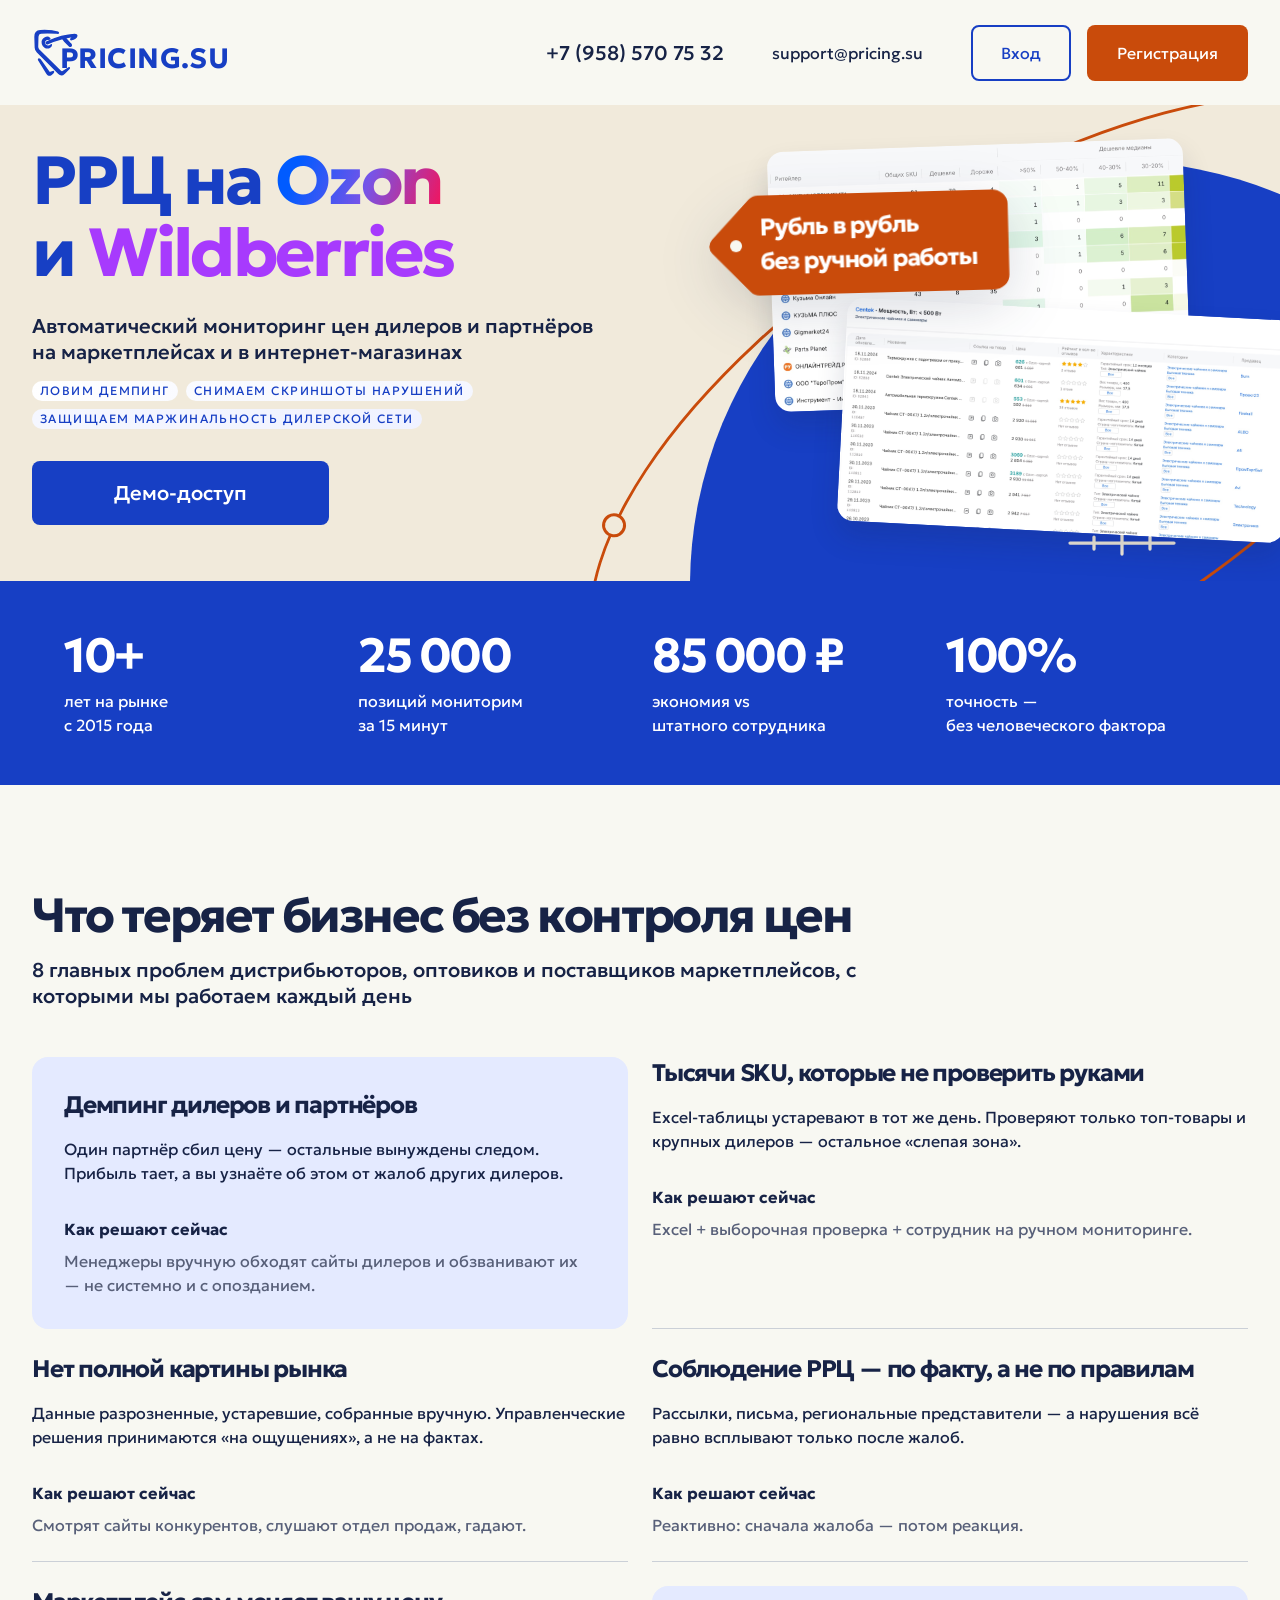
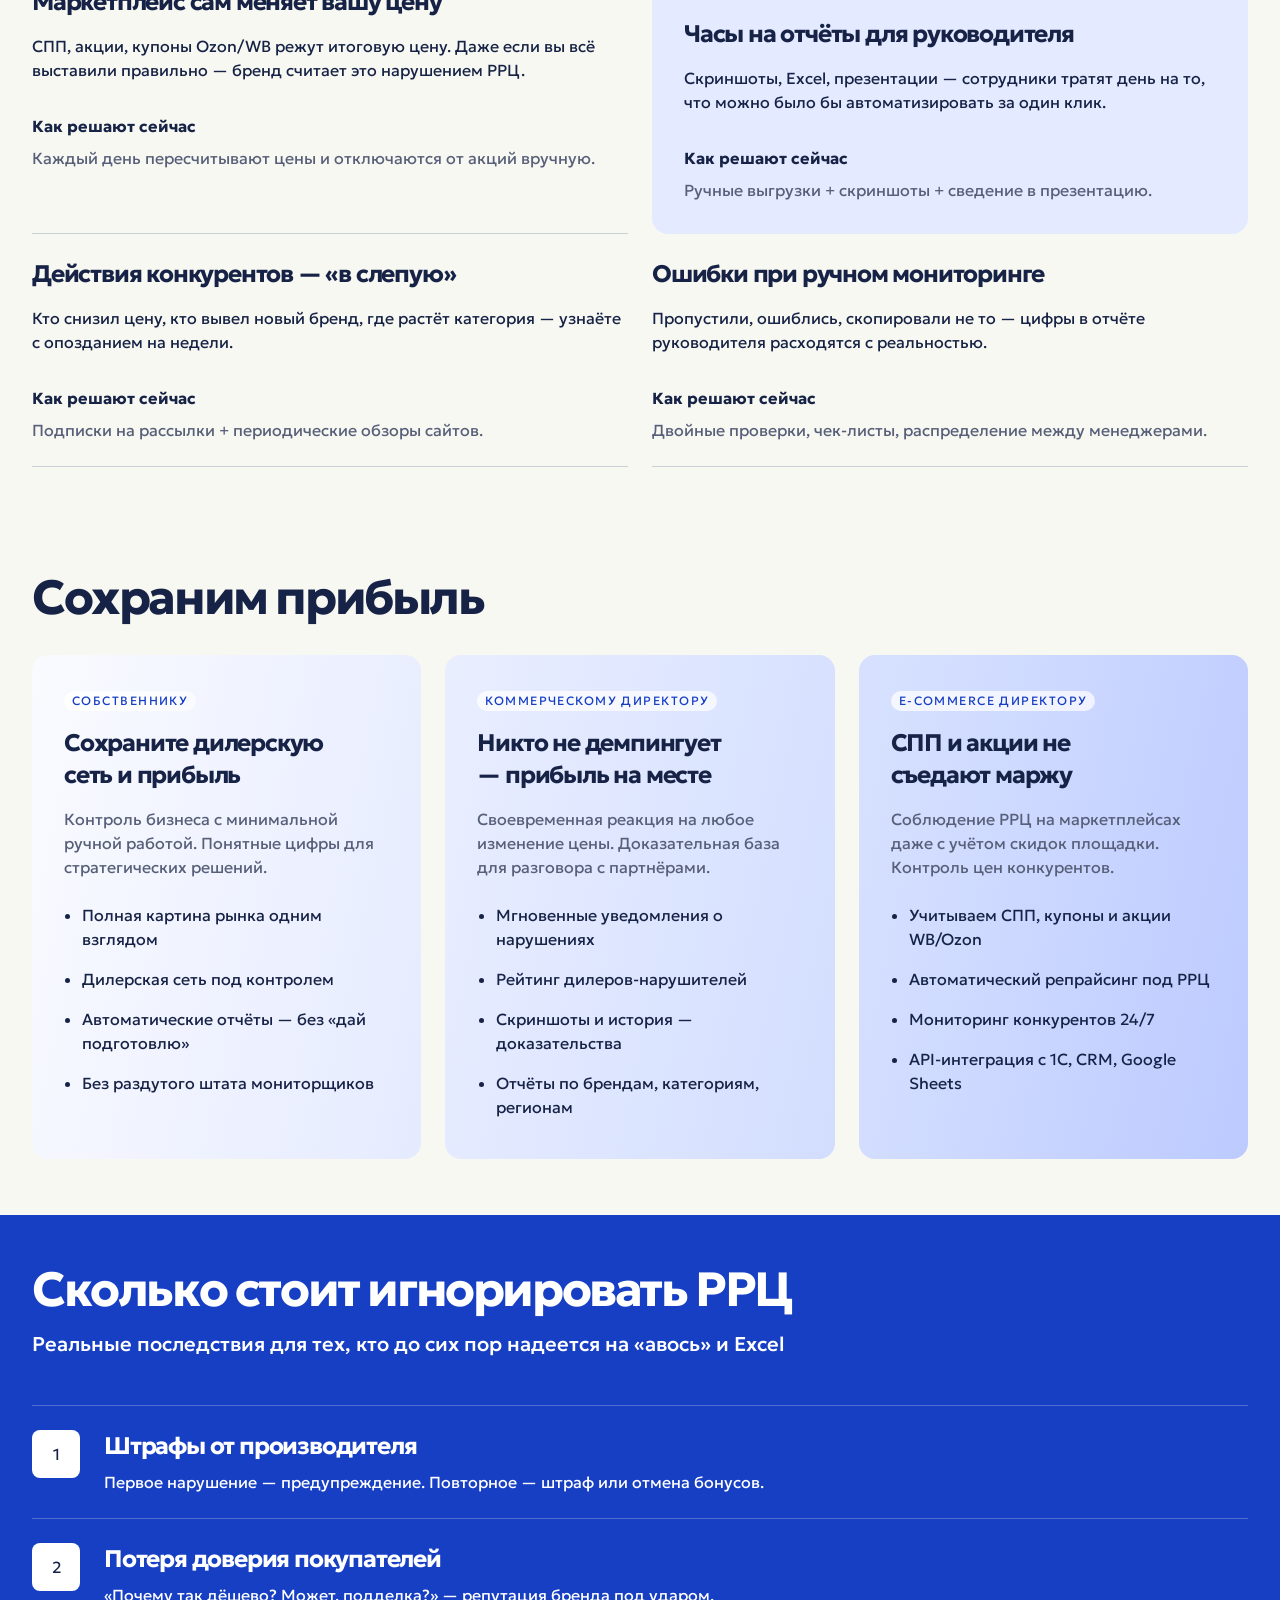
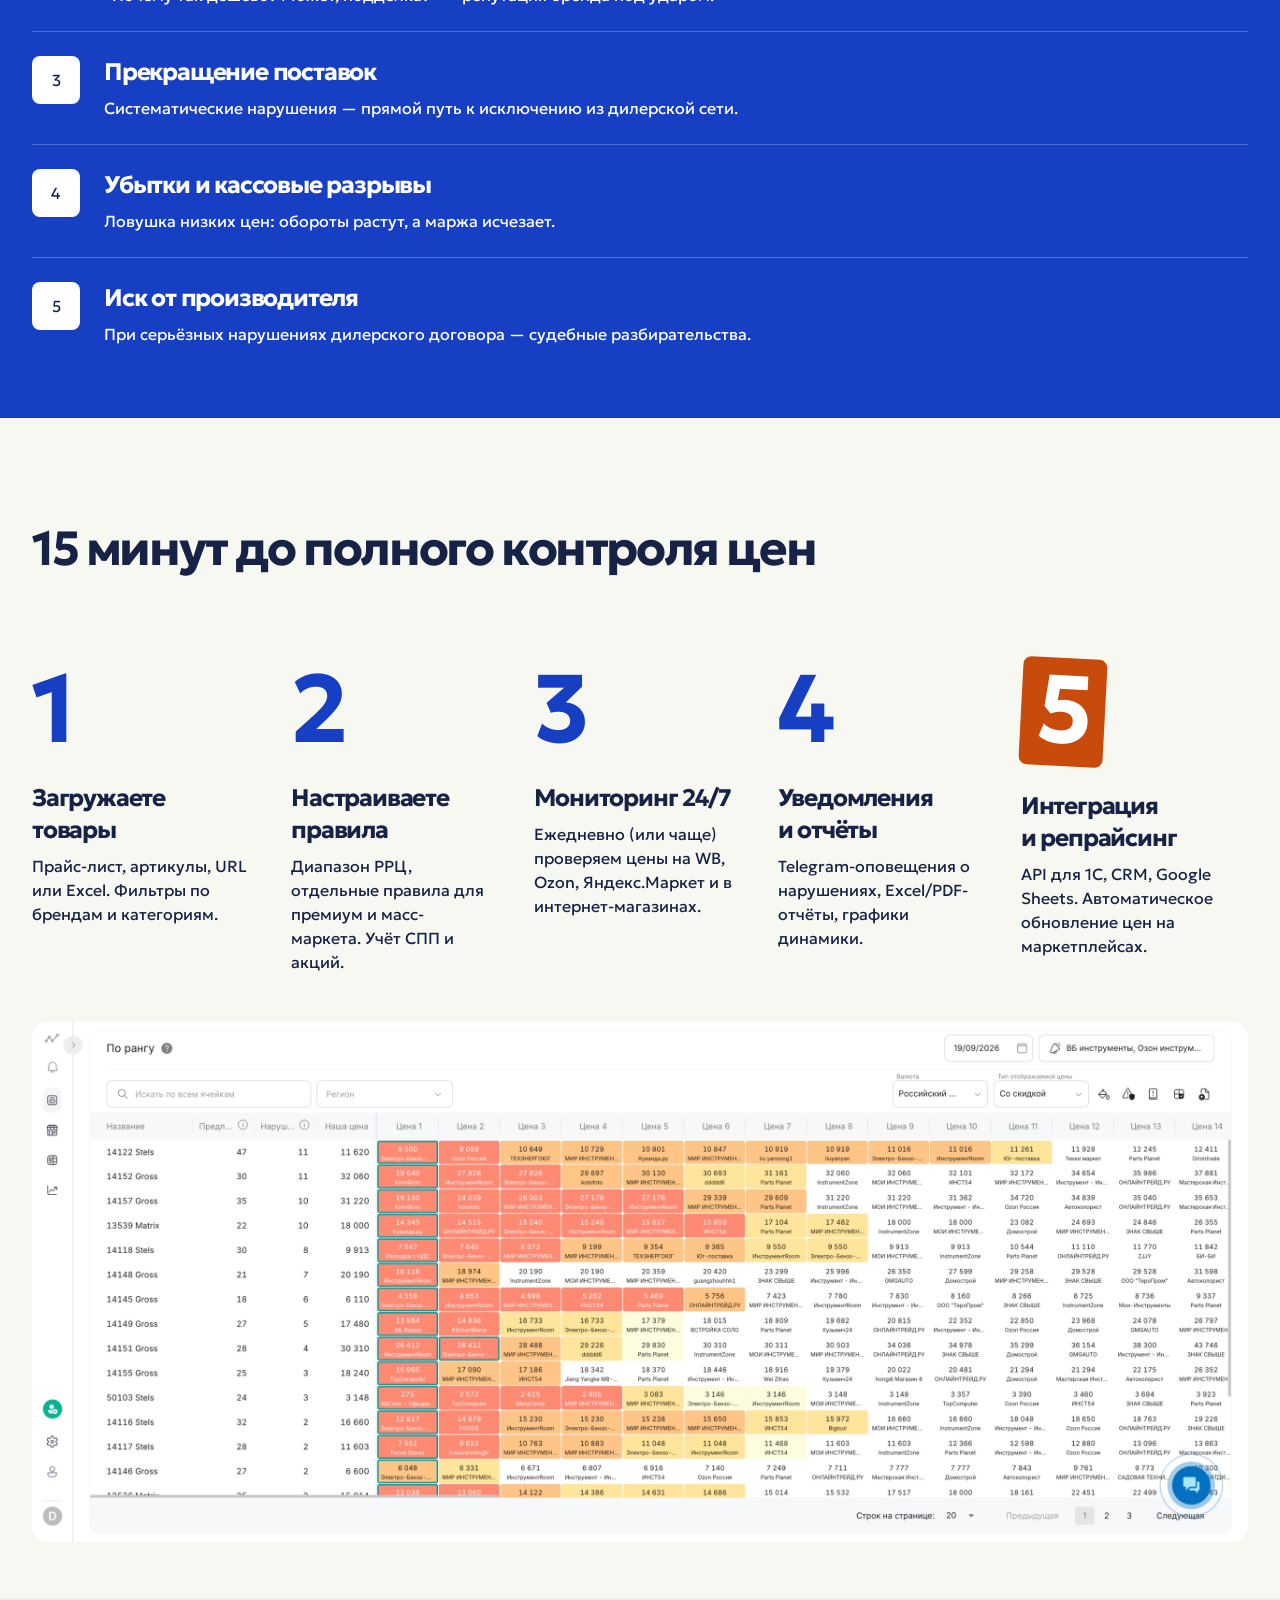
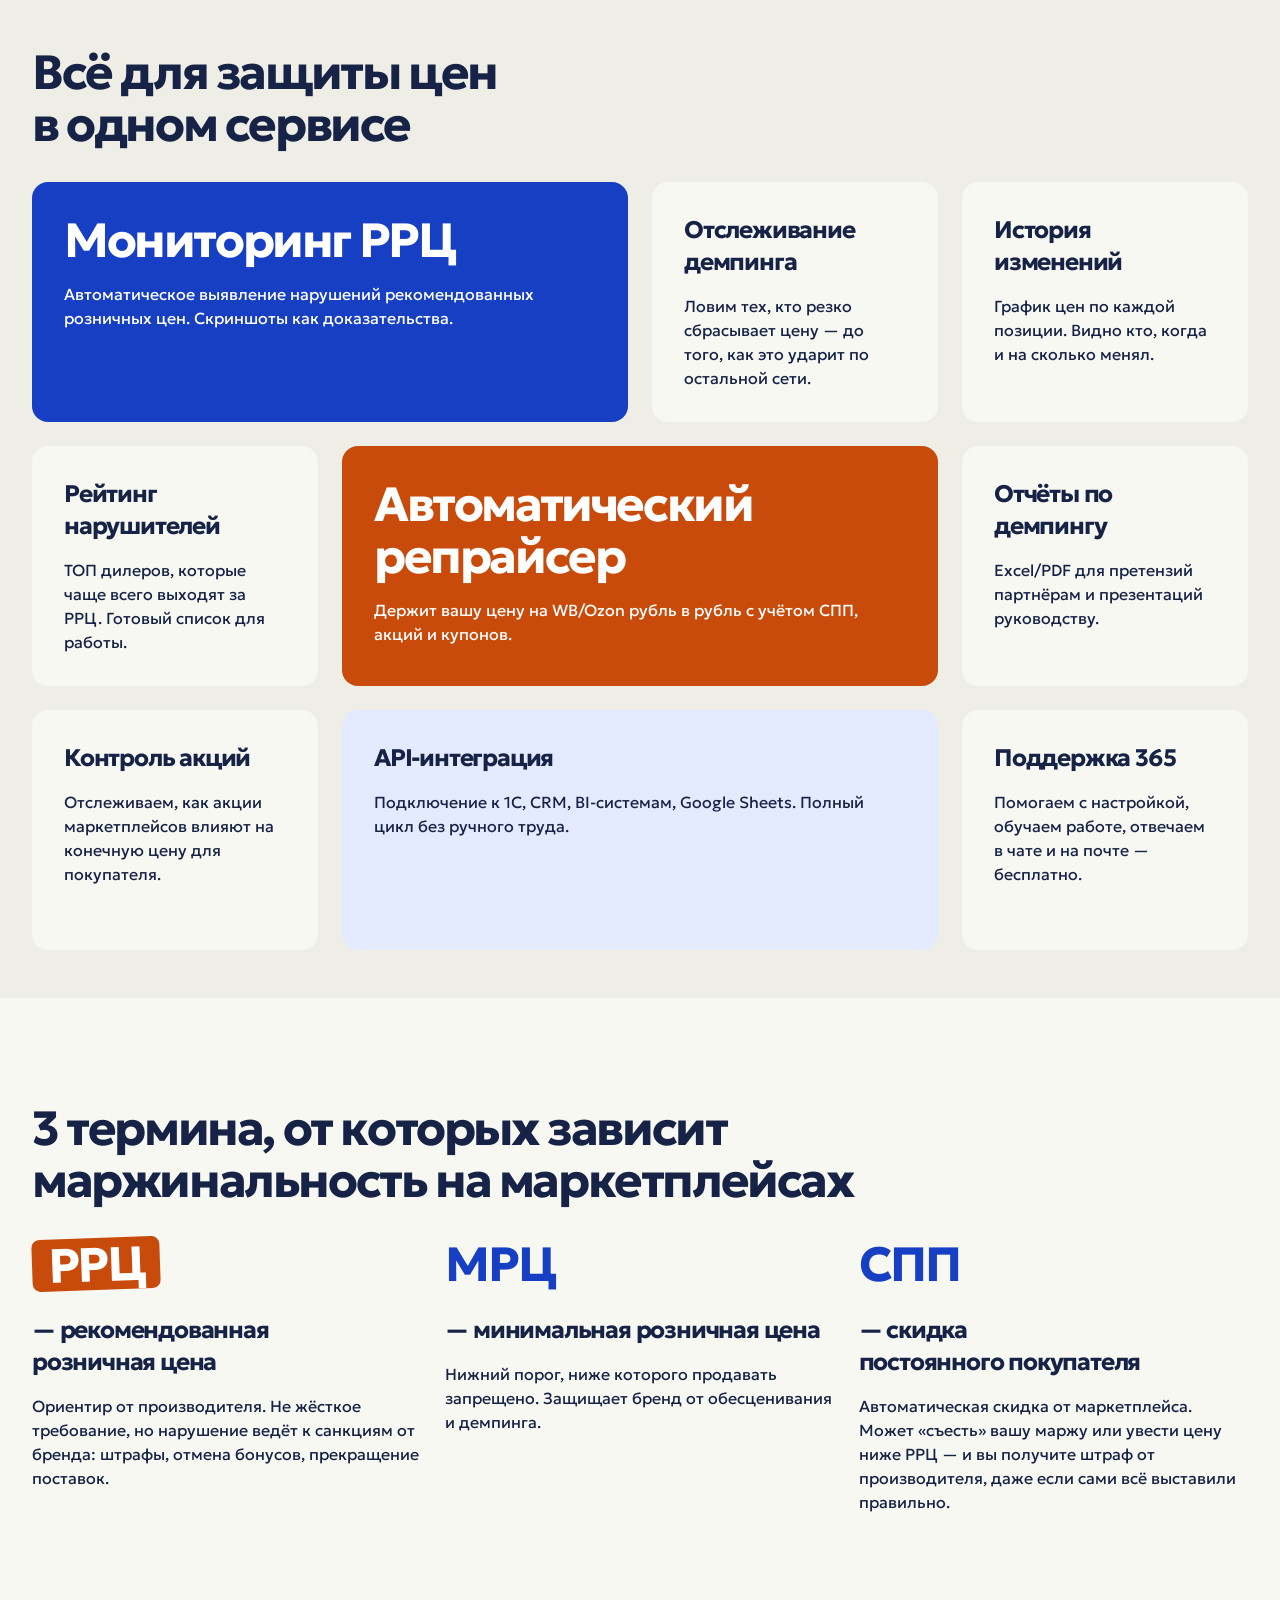
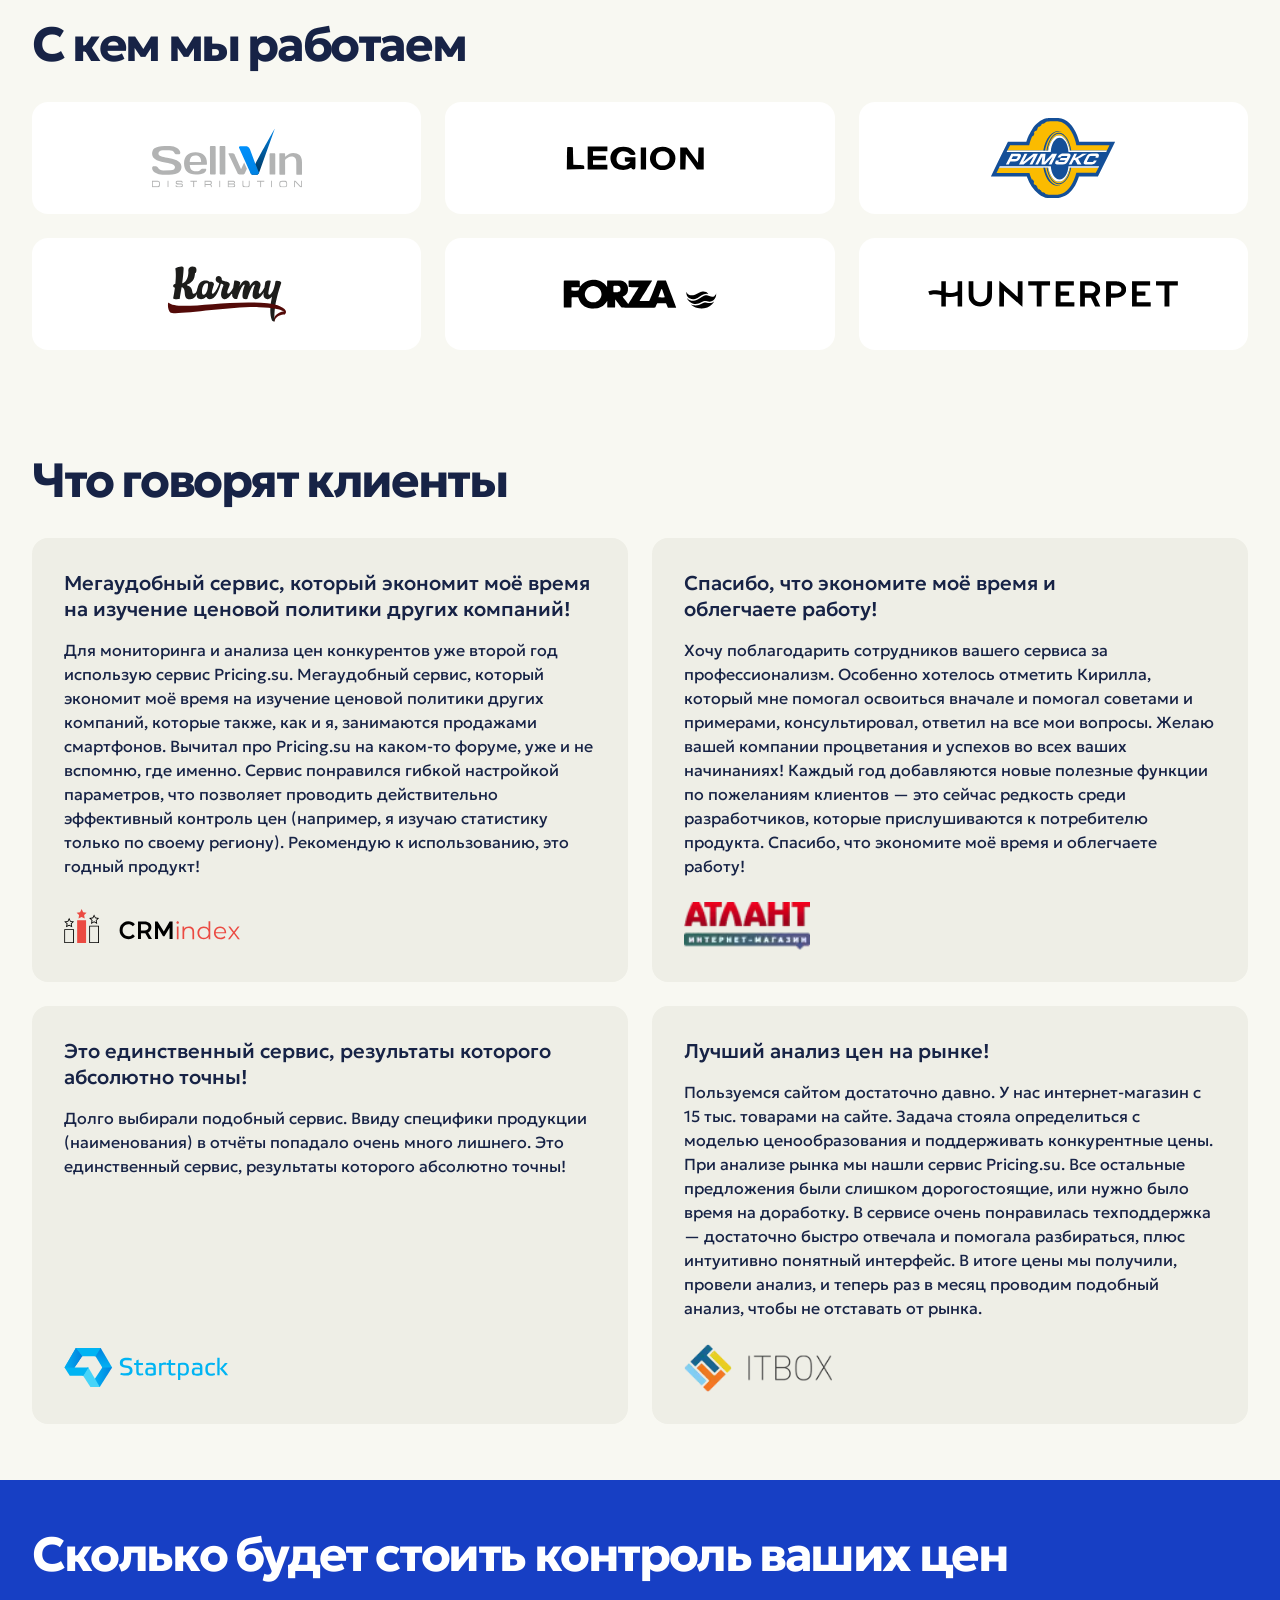
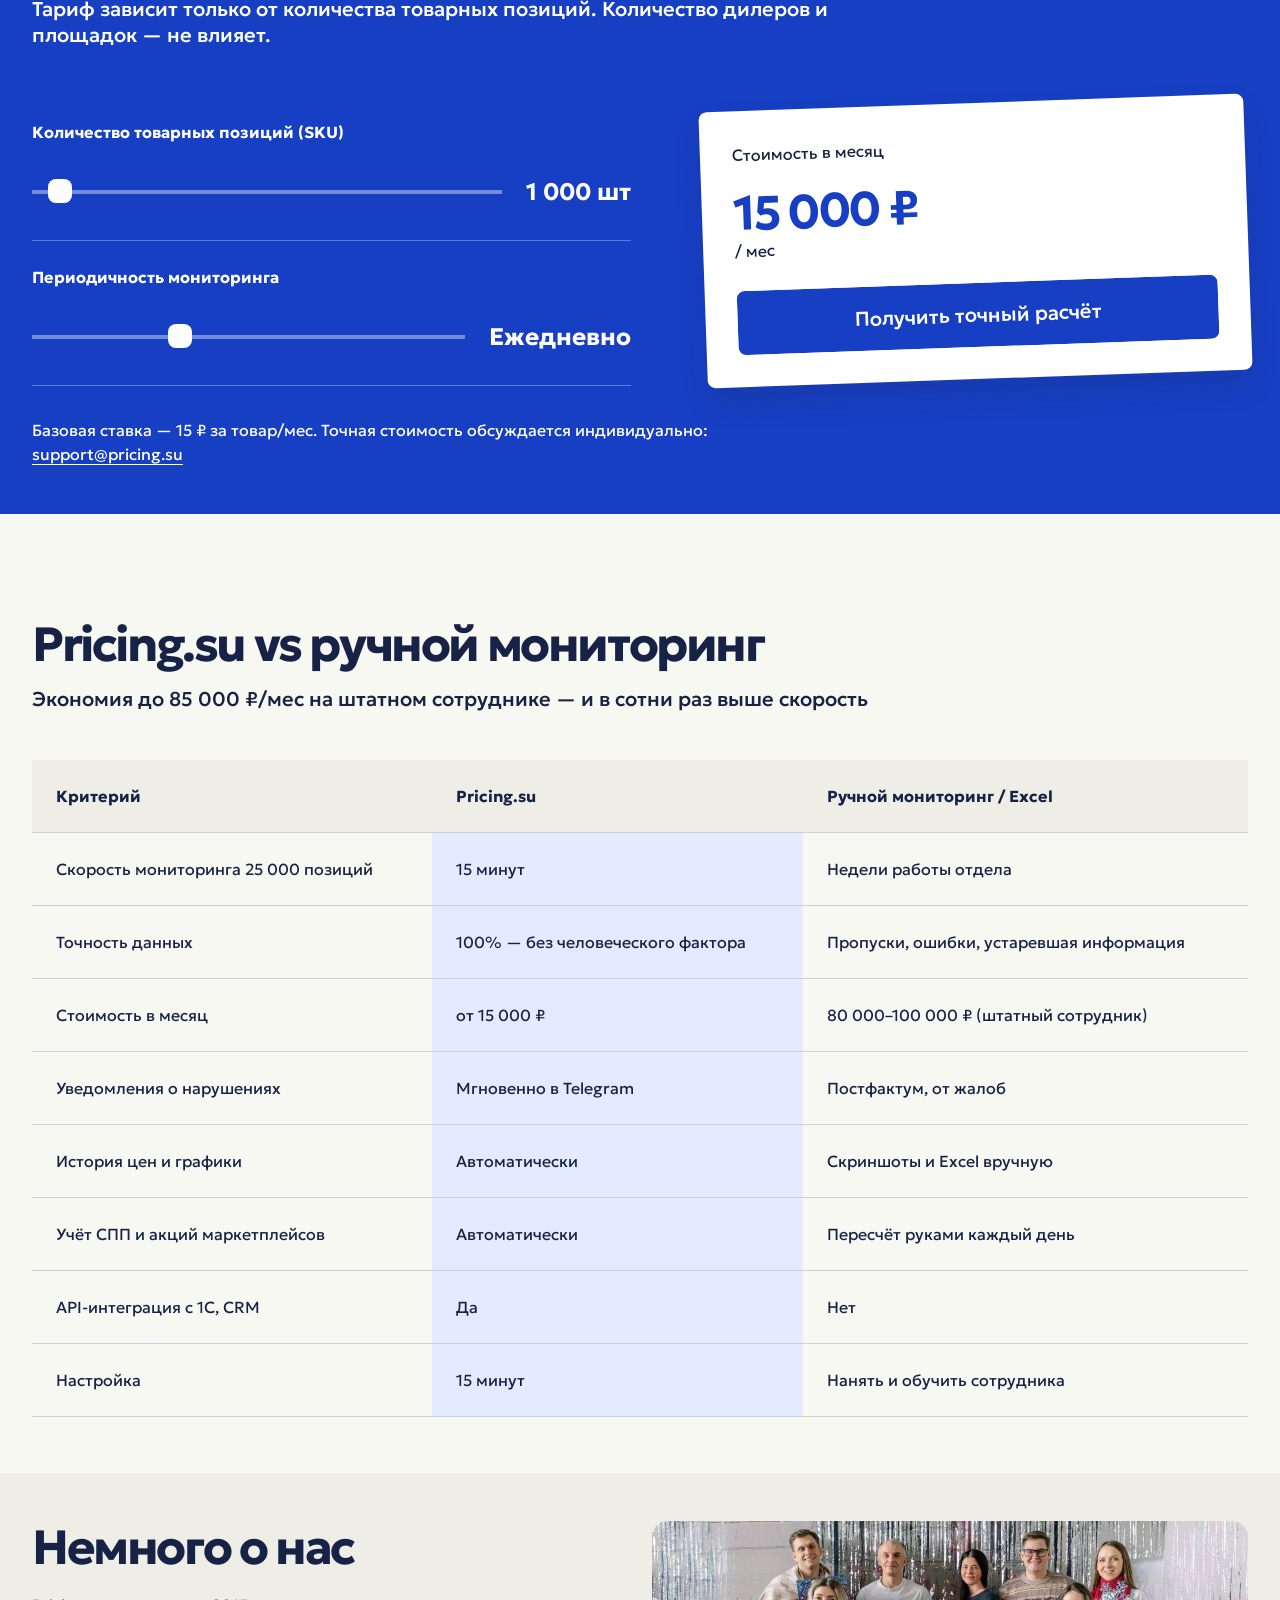
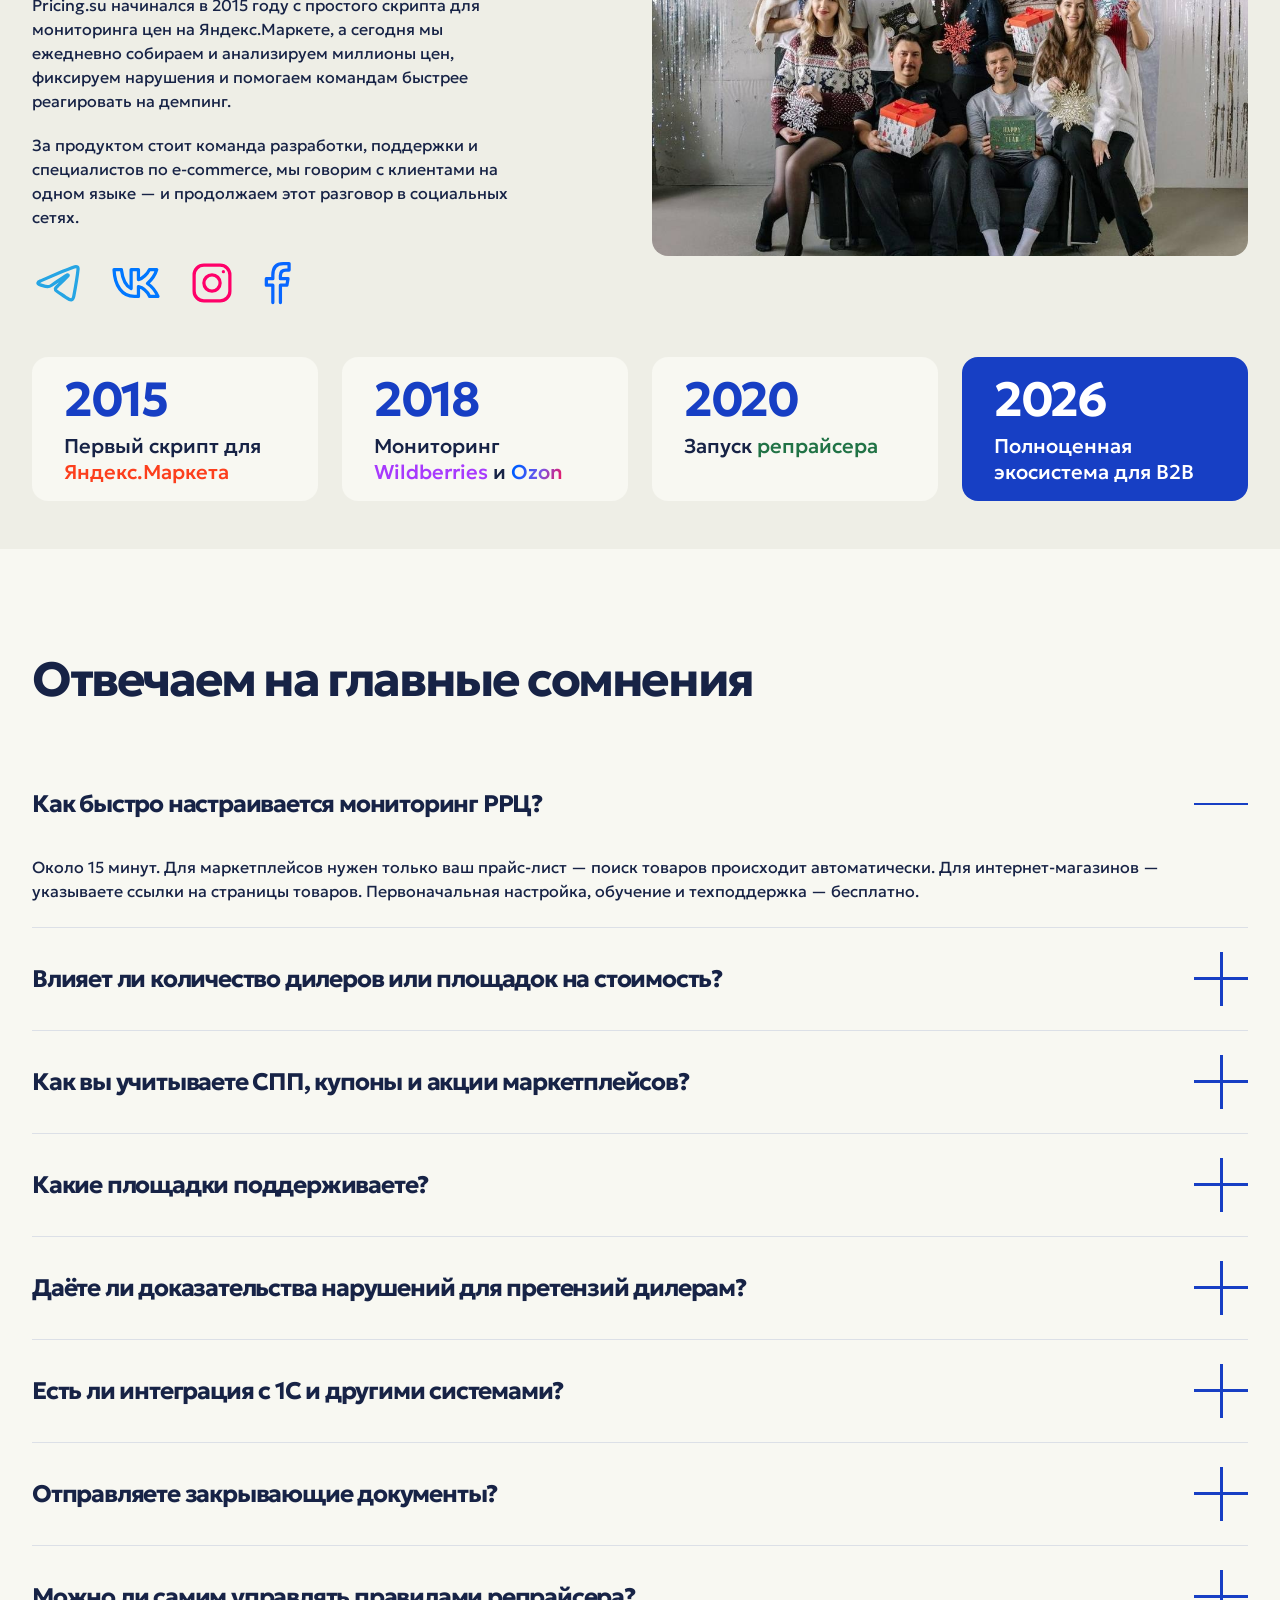
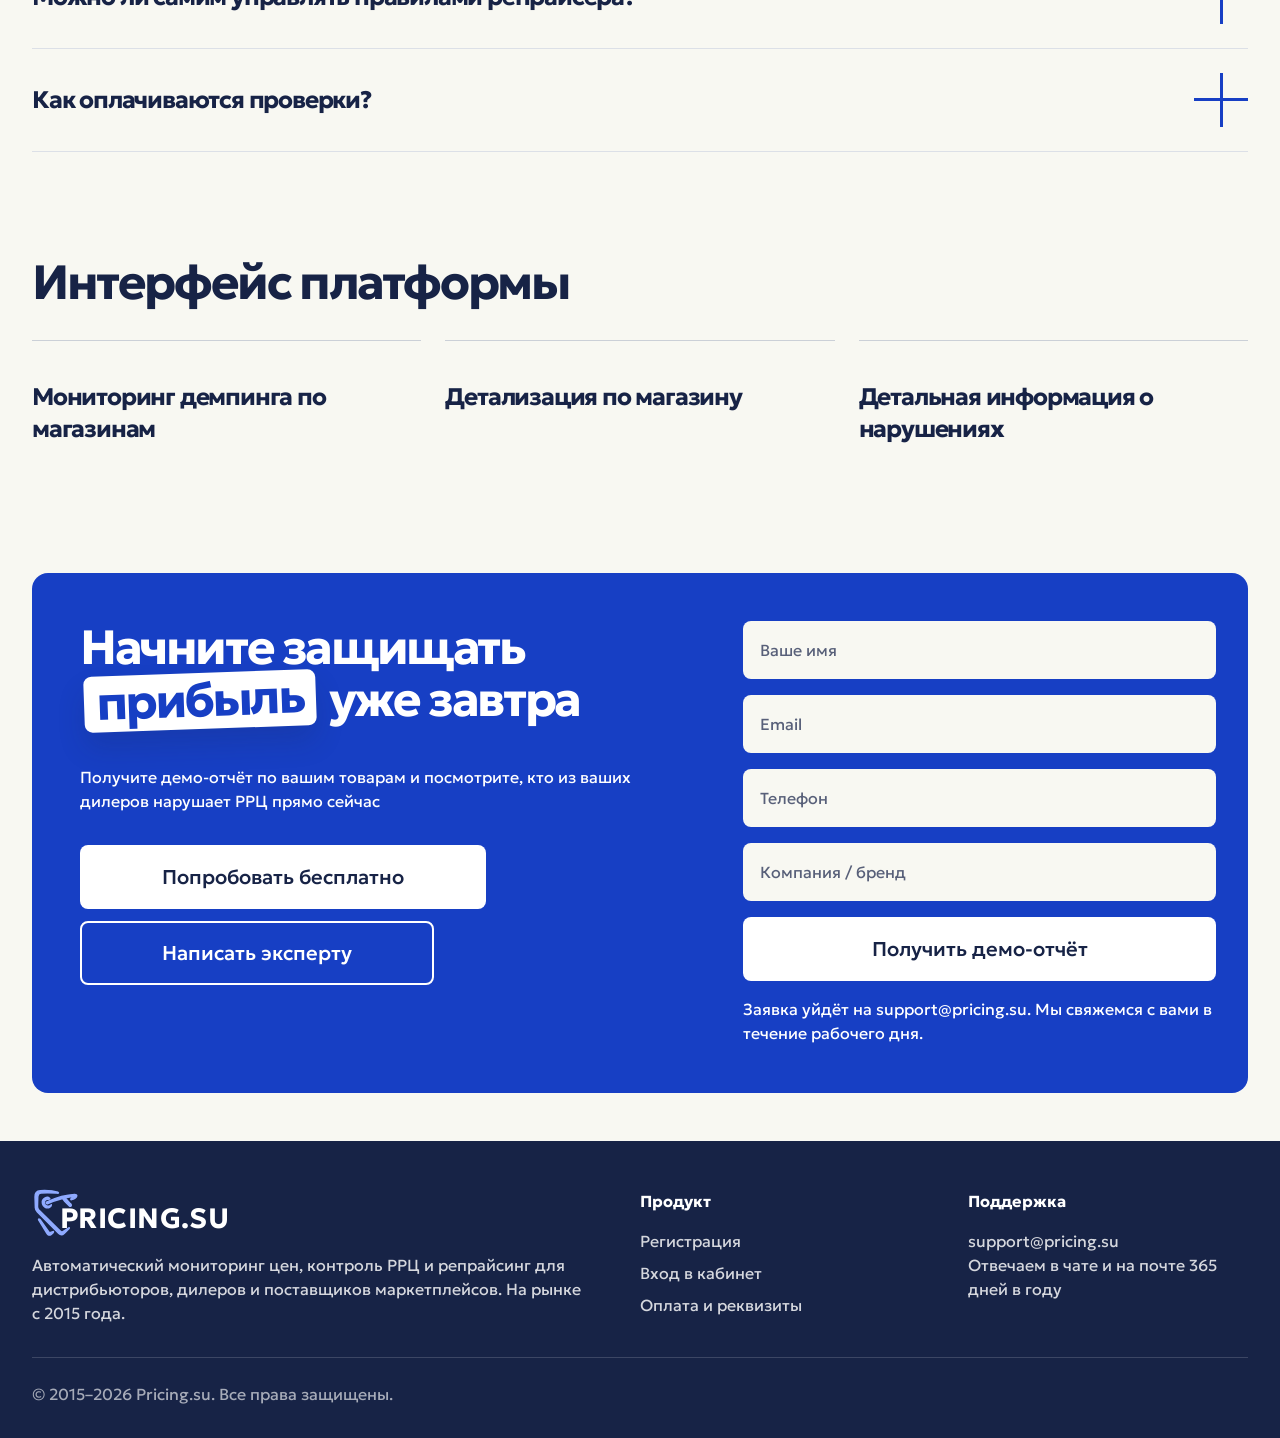
==== commit 50df0541: "Обновить preview" ====
--- a/index.html
+++ b/index.html
@@ -139,7 +139,11 @@
 header.is-scrolled { box-shadow: 0 8px 28px rgb(23 35 70 / 8%); transform: translateZ(0); }
 .header-scroll-sentinel { height: 1px; pointer-events: none; visibility: hidden; }
 .header-inner { display: flex; align-items: center; justify-content: space-between; padding-top: var(--space-2); padding-bottom: var(--space-2); gap: var(--space-2); }
-.logo { display: flex; align-items: center; }
+.logo { display: flex; align-items: center; gap: 0; }
+.logo-mark { display: block; width: 48px; height: 48px; flex: 0 0 auto; color: var(--surface-accent); overflow: visible; }
+.logo-wordmark { position: relative; margin-left: -20px; transform: translateY(6px); font-size: 28px; line-height: 36px; letter-spacing: .015em; text-transform: uppercase; white-space: nowrap; }
+.foot-brand .logo-mark { color: #8faaff; }
+.foot-brand:has(.logo-mark) { gap: 0; }
 .header-contacts { display: flex; align-items: center; gap: var(--space-5); flex-wrap: wrap; }
 .header-contacts .email { color: var(--text-primary); }
 .header-contacts .phone { font: var(--type-subtitle); letter-spacing: normal; color: var(--text-primary); }
@@ -160,8 +164,6 @@
   display: block; width: 100%; max-width: 100%; height: auto; aspect-ratio: 1;
   background: var(--surface-section); border: 1px solid var(--border-default); border-radius: 0;
 }
-.logo img { width: 48px; }
-
 /* Hero and metrics */
 .hero { padding-top: var(--hero-top); margin-bottom: var(--hero-bottom); }
 .hero-grid { display: grid; grid-template-columns: 1.4fr 1fr; gap: var(--grid-gap); align-items: center; }
@@ -286,7 +288,7 @@
 .foot-col h4 { margin-bottom: var(--space-2); }
 .foot-col a, .foot-col p { color: var(--text-primary); display: block; }
 .foot-col a + a { margin-top: var(--space-1); }
-.foot-brand { margin-bottom: var(--space-2); }
+.foot-brand { display: flex; align-items: center; gap: 10px; margin-bottom: var(--space-2); }
 .foot-bottom { padding-top: var(--space-3); }
 
 /* Poster / price-label visual layer. Desktop composition: 1440px. */
@@ -951,7 +953,9 @@
     padding: 12px 0;
     gap: 10px 12px;
   }
-  .logo { grid-column: 1; grid-row: 1; white-space: nowrap; }
+  .logo { grid-column: 1; grid-row: 1; gap: 0; white-space: nowrap; font-size: 26px; line-height: 32px; }
+  .logo .logo-mark { width: 40px; height: 40px; }
+  .logo .logo-wordmark { margin-left: -18px; transform: translateY(4px); font-size: 23px; line-height: 30px; }
   .header-contacts { display: contents; flex: unset; min-width: 0; }
   .header-contacts .phone {
     grid-column: 1;
@@ -971,7 +975,7 @@
     text-overflow: ellipsis;
   }
   .header-actions { grid-column: 2; grid-row: 1; margin-left: 0; gap: 8px; }
-  .header-contacts .btn { min-height: 44px; padding: 10px 14px; font-size: 14px; line-height: 20px; }
+  .header-contacts .btn { min-height: 44px; padding: 10px; font-size: 14px; line-height: 20px; }
   .hero { padding: 32px 0 40px; }
   .hero-grid > div:first-child { gap: 24px; text-align: left; }
   .hero h1 { font: 700 40px/44px var(--font-family); }
@@ -1052,6 +1056,13 @@
   .manager-card { align-items: flex-start; }
   .foot-grid { grid-template-columns: minmax(0, 1fr); gap: 32px; }
 }
+@media (max-width: 359px) {
+  .header-inner { grid-template-rows: auto auto auto auto; }
+  .logo { grid-column: 1 / -1; }
+  .header-actions { grid-column: 1 / -1; grid-row: 2; justify-content: flex-start; }
+  .header-contacts .phone { grid-row: 3; }
+  .header-contacts .email { grid-row: 4; }
+}
 @media (prefers-reduced-motion: reduce) {
   html { scroll-behavior: auto; }
   .btn { transition: none; }
@@ -1068,13 +1079,18 @@
 <!-- HEADER -->
 <header>
   <div class="container header-inner">
-    <a href="#" class="logo">Pricing.su</a>
+    <a href="index.html" class="logo">
+      <svg class="logo-mark" viewBox="100 80 1080 1140" aria-hidden="true" focusable="false">
+        <use href="assets/pricing-label-rocket-flourish.svg#pricing-label-flourish"/>
+      </svg>
+      <span class="logo-wordmark">Pricing.su</span>
+    </a>
     <div class="header-contacts">
       <a href="tel:+79585707532" class="phone">+7 (958) 570 75 32</a>
       <a href="mailto:support@pricing.su" class="email">support@pricing.su</a>
       <div class="header-actions">
-        <a href="https://panel.pricing.su/login" class="btn btn-outline">Вход</a>
-        <a href="https://panel.pricing.su/login" class="btn btn-primary">Регистрация</a>
+        <a href="login.html" class="btn btn-outline">Вход</a>
+        <a href="register.html" class="btn btn-primary">Регистрация</a>
       </div>
     </div>
   </div>
@@ -1104,7 +1120,7 @@
           <span class="ui-badge ui-badge--tone-3">защищаем маржинальность дилерской сети</span>
         </div>
         <div class="hero-cta">
-          <a href="https://panel.pricing.su/login" class="btn btn-cta btn-lg" target="_blank">Демо-доступ</a>
+          <a href="login.html" class="btn btn-cta btn-lg">Демо-доступ</a>
         </div>
       </div>
       <div class="hero-media">
@@ -1390,7 +1406,7 @@
           <div class="lbl">Стоимость в месяц</div>
           <div class="price"><span id="totalPrice">15 000</span> ₽ <small>/ мес</small></div>
         </div>
-        <a href="https://panel.pricing.su/login" target="_blank" class="btn btn-cta btn-lg">Получить точный расчёт</a>
+        <a href="register.html" class="btn btn-cta btn-lg">Получить точный расчёт</a>
       </div>
       <p class="calc-note">Базовая ставка — 15 ₽ за товар/мес. Точная стоимость обсуждается индивидуально: <a href="mailto:support@pricing.su">support@pricing.su</a></p>
     </div>
@@ -1528,7 +1544,7 @@
       <p>Получите демо-отчёт по вашим товарам и посмотрите, кто из ваших дилеров нарушает РРЦ прямо сейчас</p>
 
       <div class="cta-actions">
-        <a href="https://panel.pricing.su/login" class="btn btn-white btn-lg">Попробовать бесплатно</a>
+        <a href="register.html" class="btn btn-white btn-lg">Попробовать бесплатно</a>
         <a href="mailto:support@pricing.su" class="btn btn-outline btn-lg">Написать эксперту</a>
       </div>
 
@@ -1549,13 +1565,18 @@
   <div class="container">
     <div class="foot-grid">
       <div class="foot-col">
-        <div class="foot-brand">Pricing.su</div>
+        <div class="foot-brand">
+          <svg class="logo-mark" viewBox="100 80 1080 1140" aria-hidden="true" focusable="false">
+            <use href="assets/pricing-label-rocket-flourish.svg#pricing-label-flourish"/>
+          </svg>
+          <span class="logo-wordmark">Pricing.su</span>
+        </div>
         <p class="foot-desc">Автоматический мониторинг цен, контроль РРЦ и репрайсинг для дистрибьюторов, дилеров и поставщиков маркетплейсов. На рынке с 2015 года.</p>
       </div>
       <div class="foot-col">
         <h4>Продукт</h4>
-        <a href="https://panel.pricing.su/login">Регистрация</a>
-        <a href="https://panel.pricing.su/login">Вход в кабинет</a>
+        <a href="register.html">Регистрация</a>
+        <a href="login.html">Вход в кабинет</a>
         <a href="https://pricing.su/bepaid.html">Оплата и реквизиты</a>
       </div>
       <div class="foot-col">
